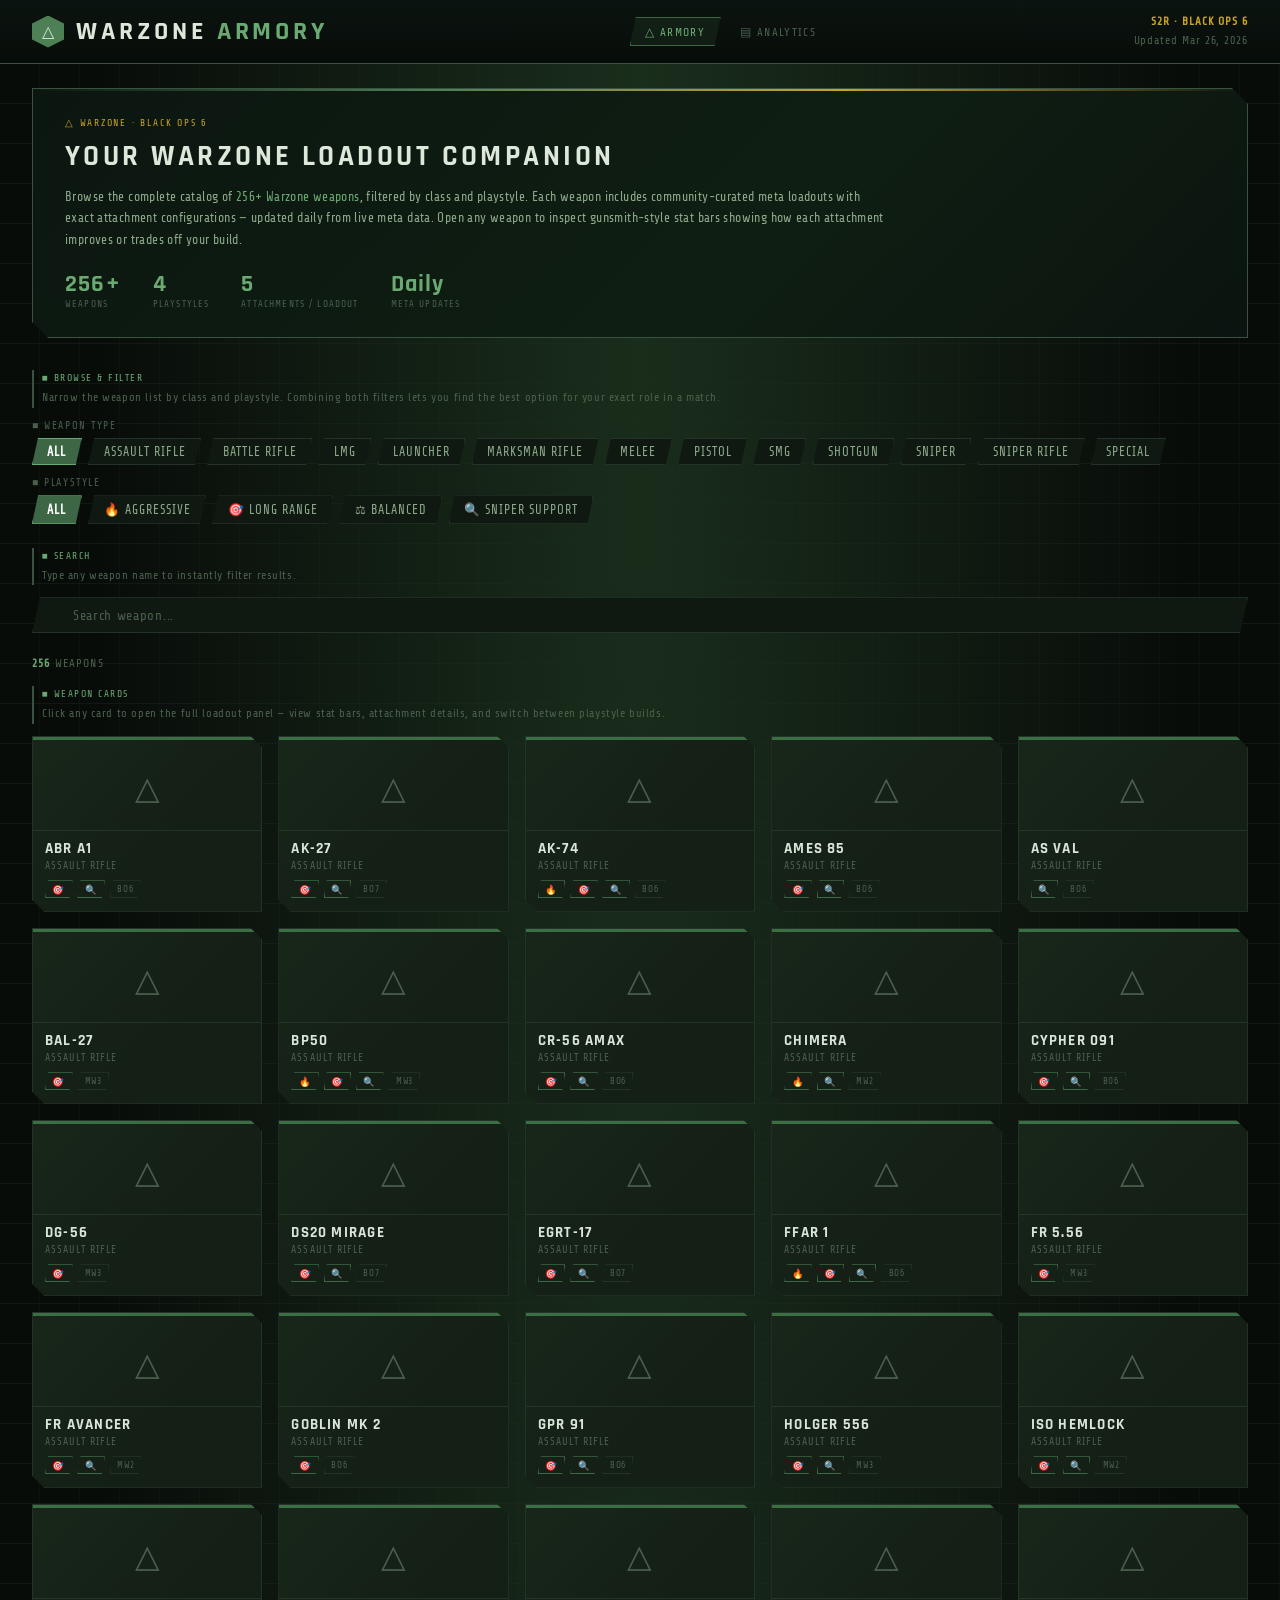
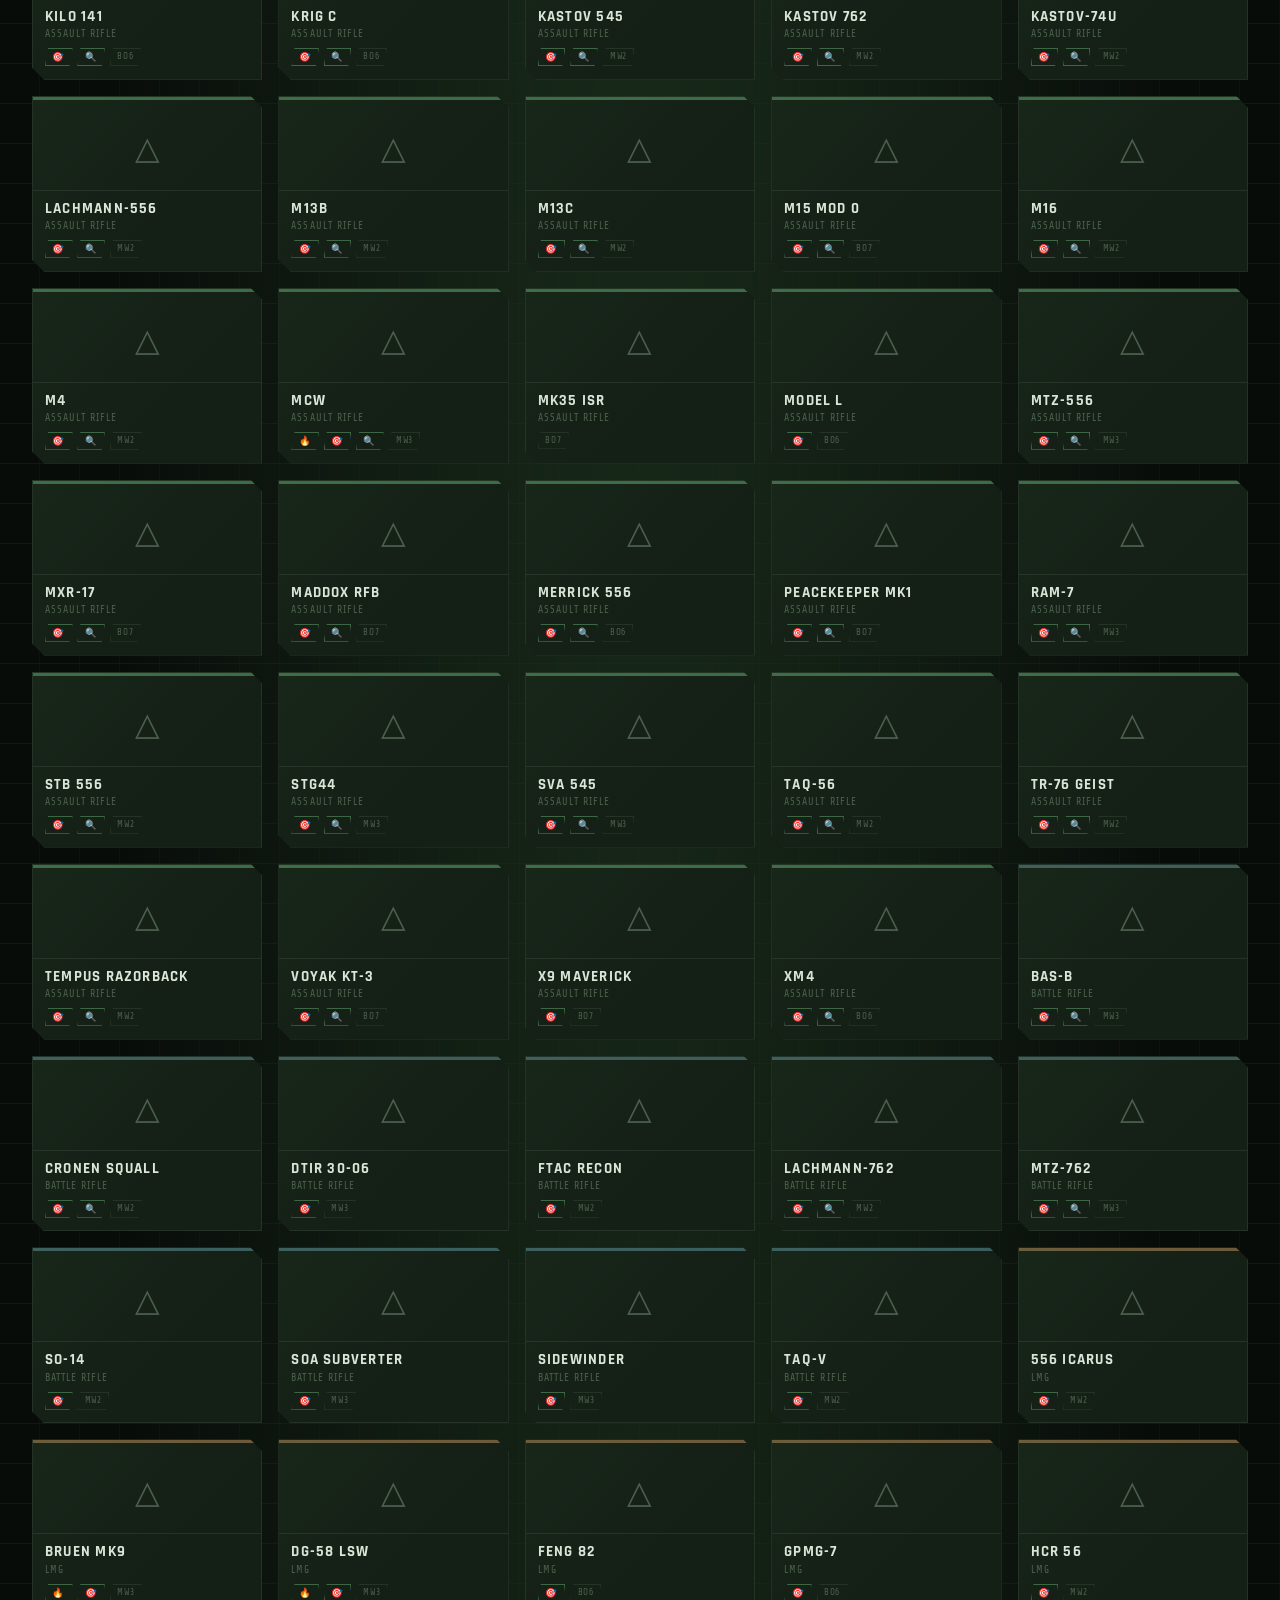
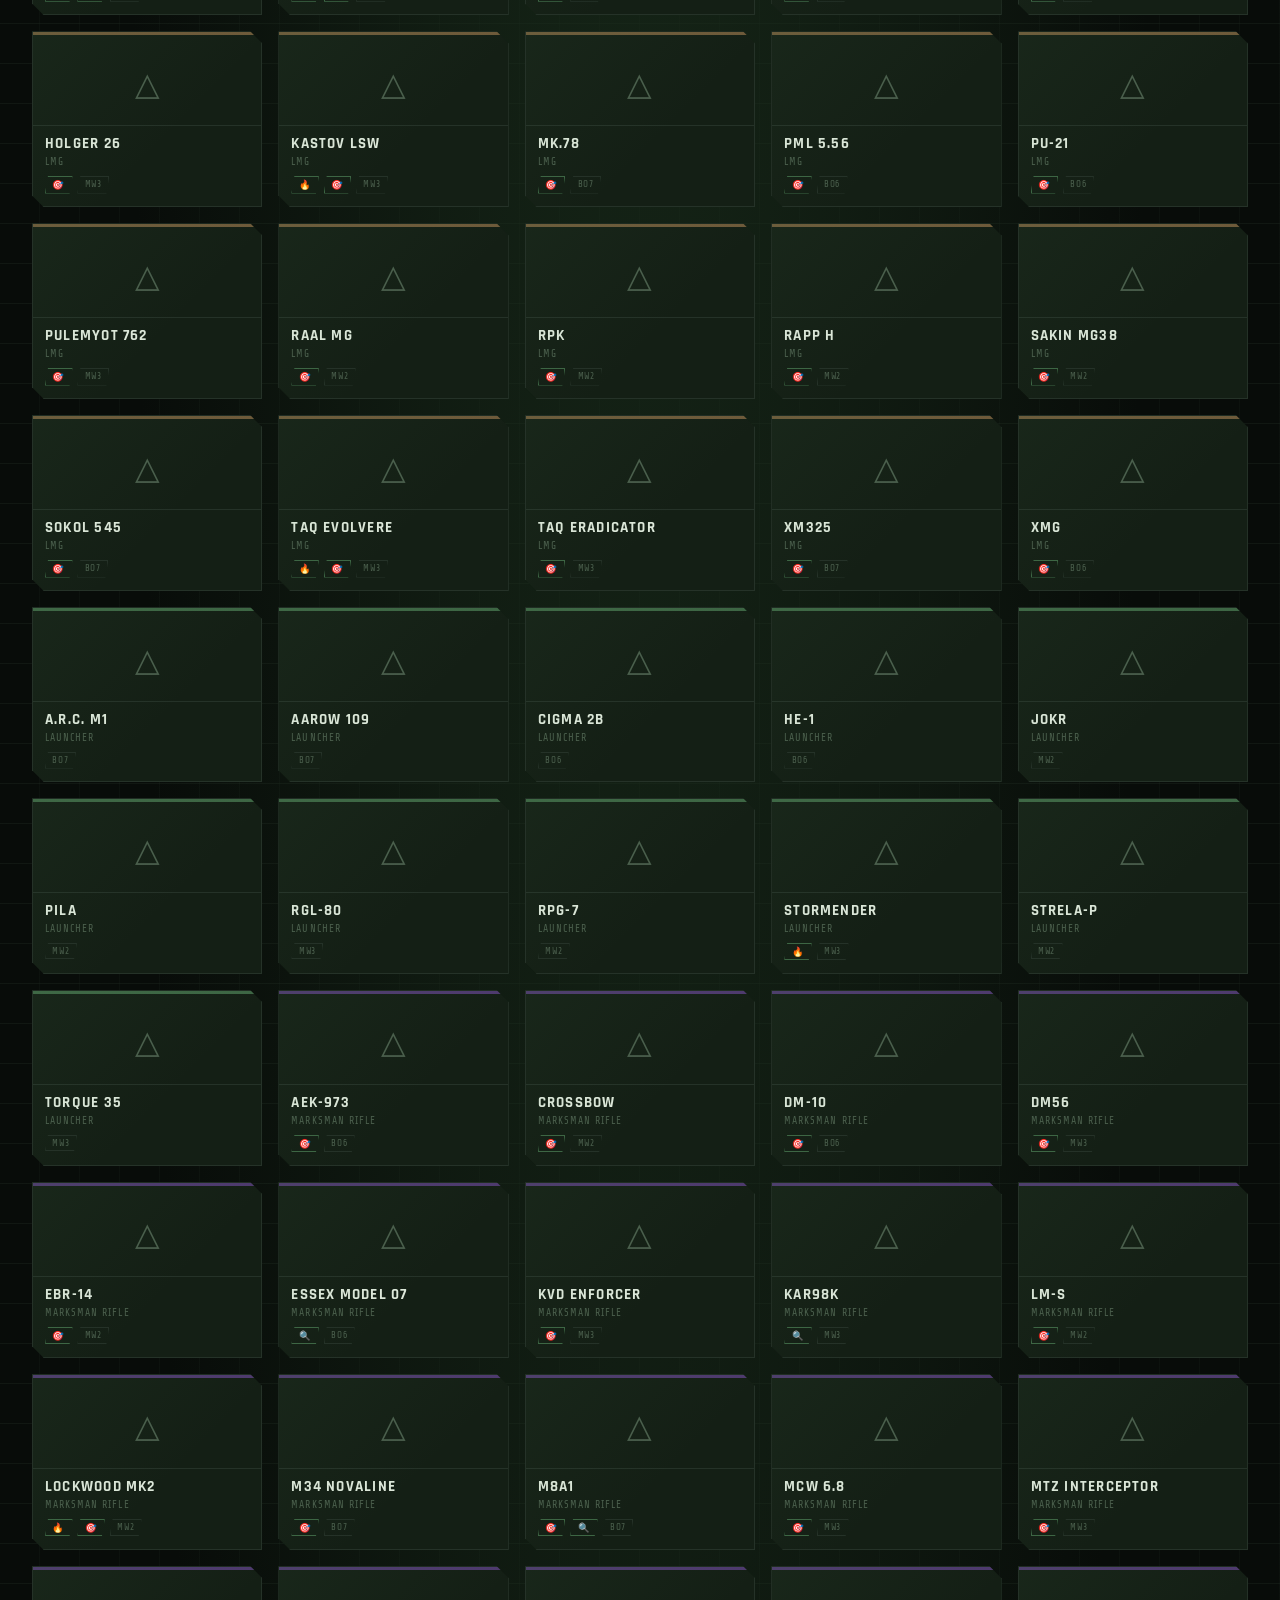
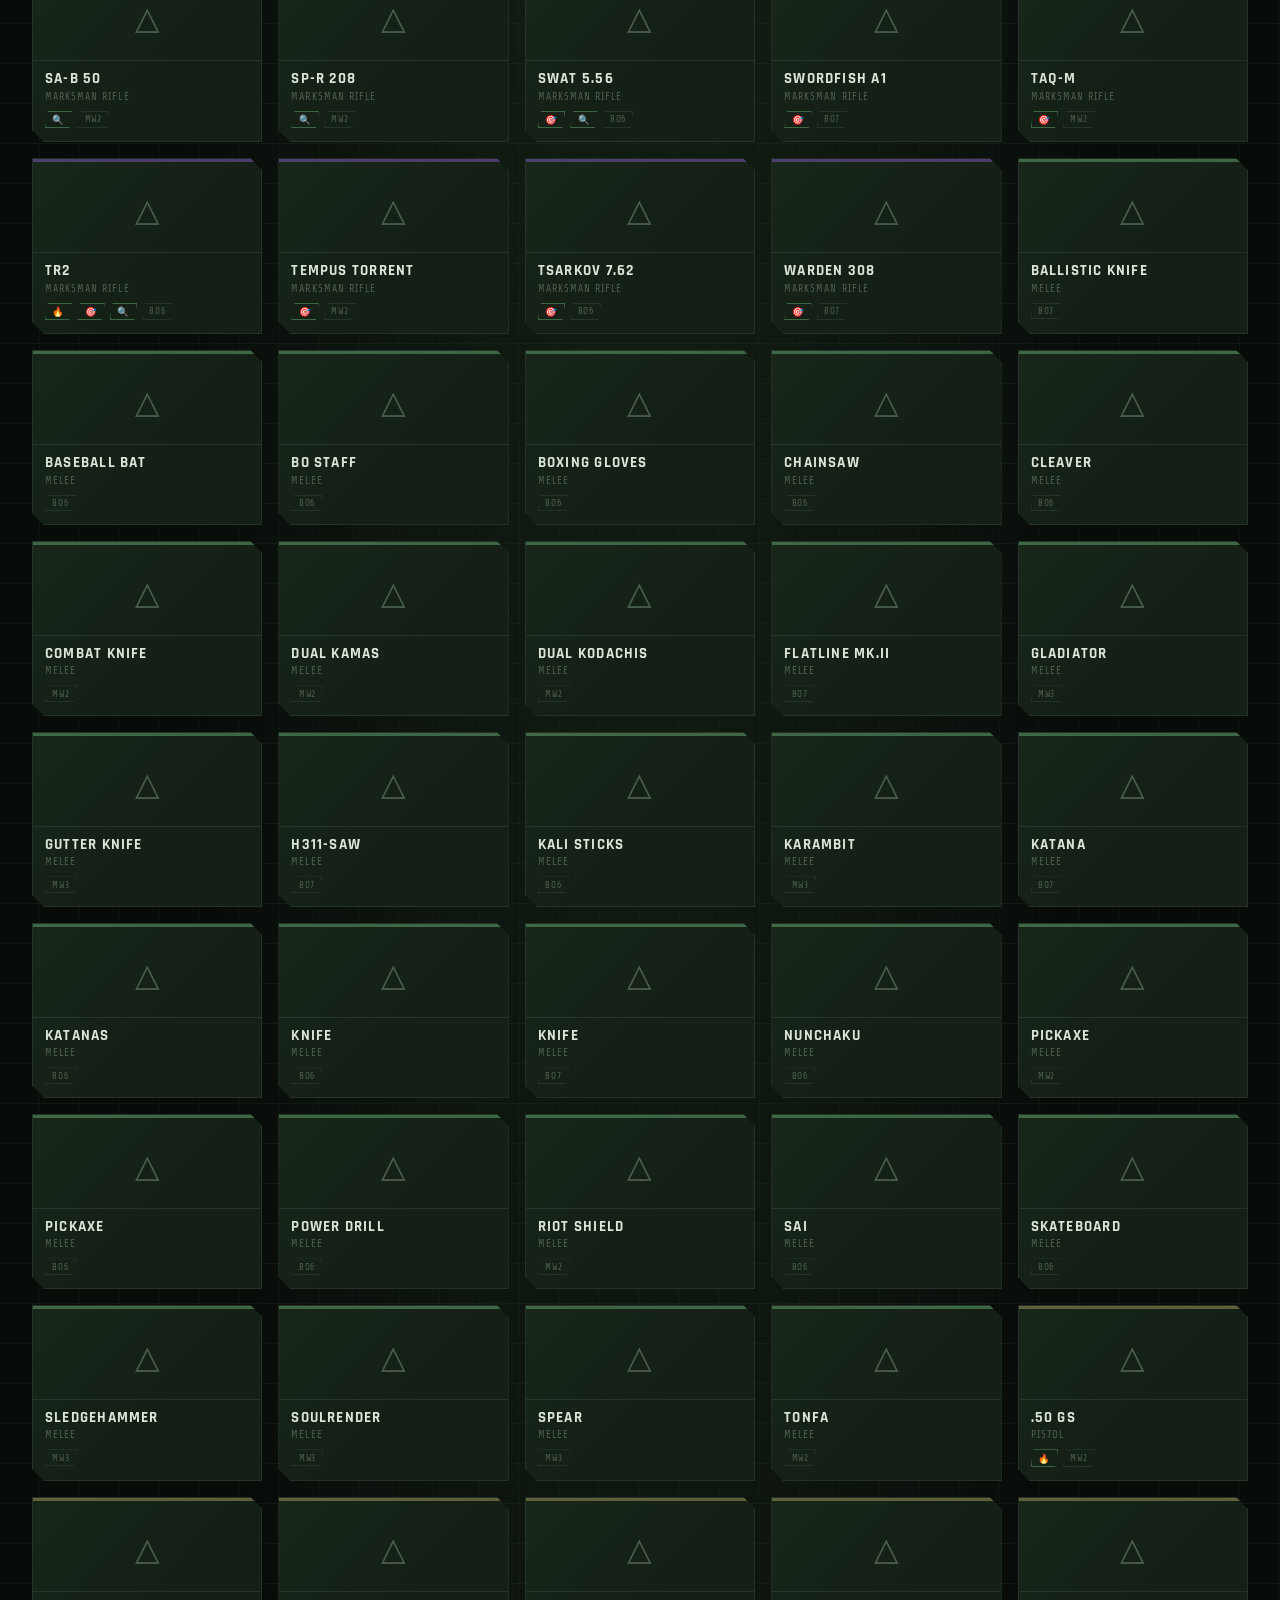
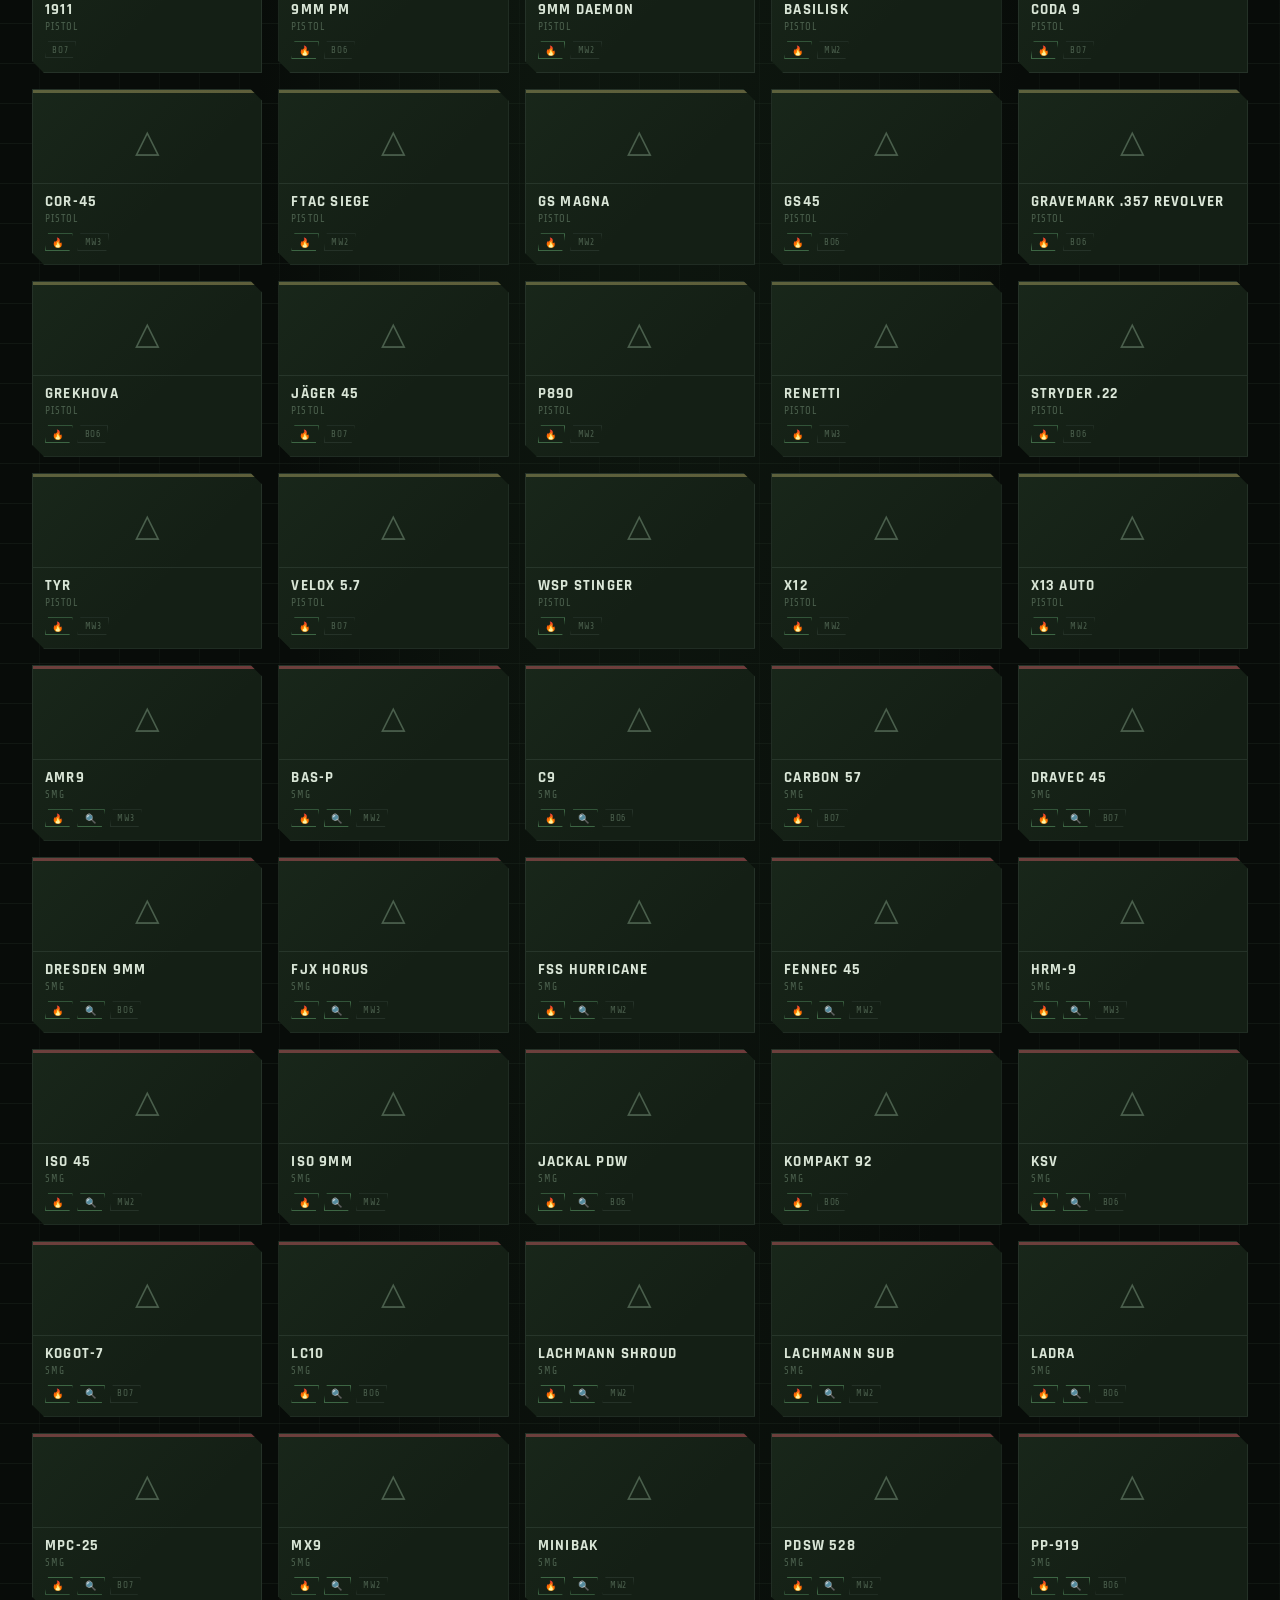
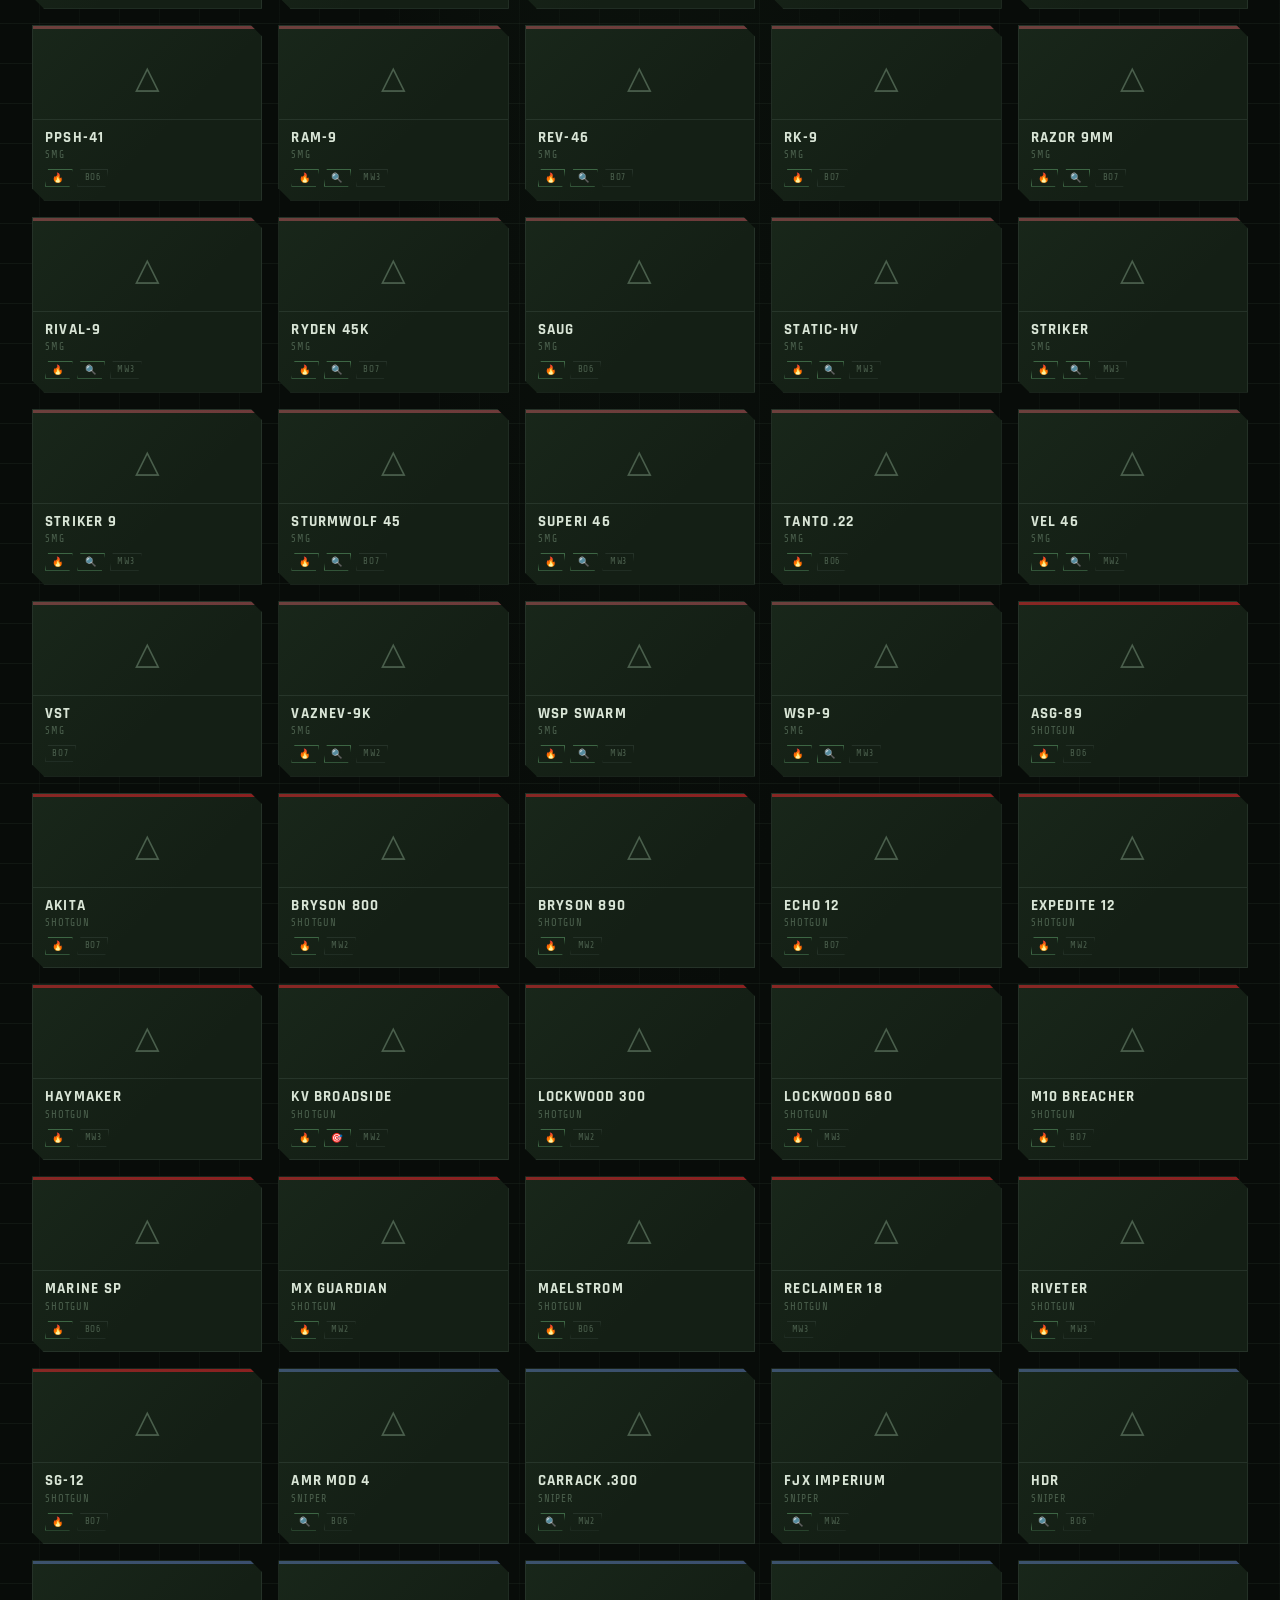
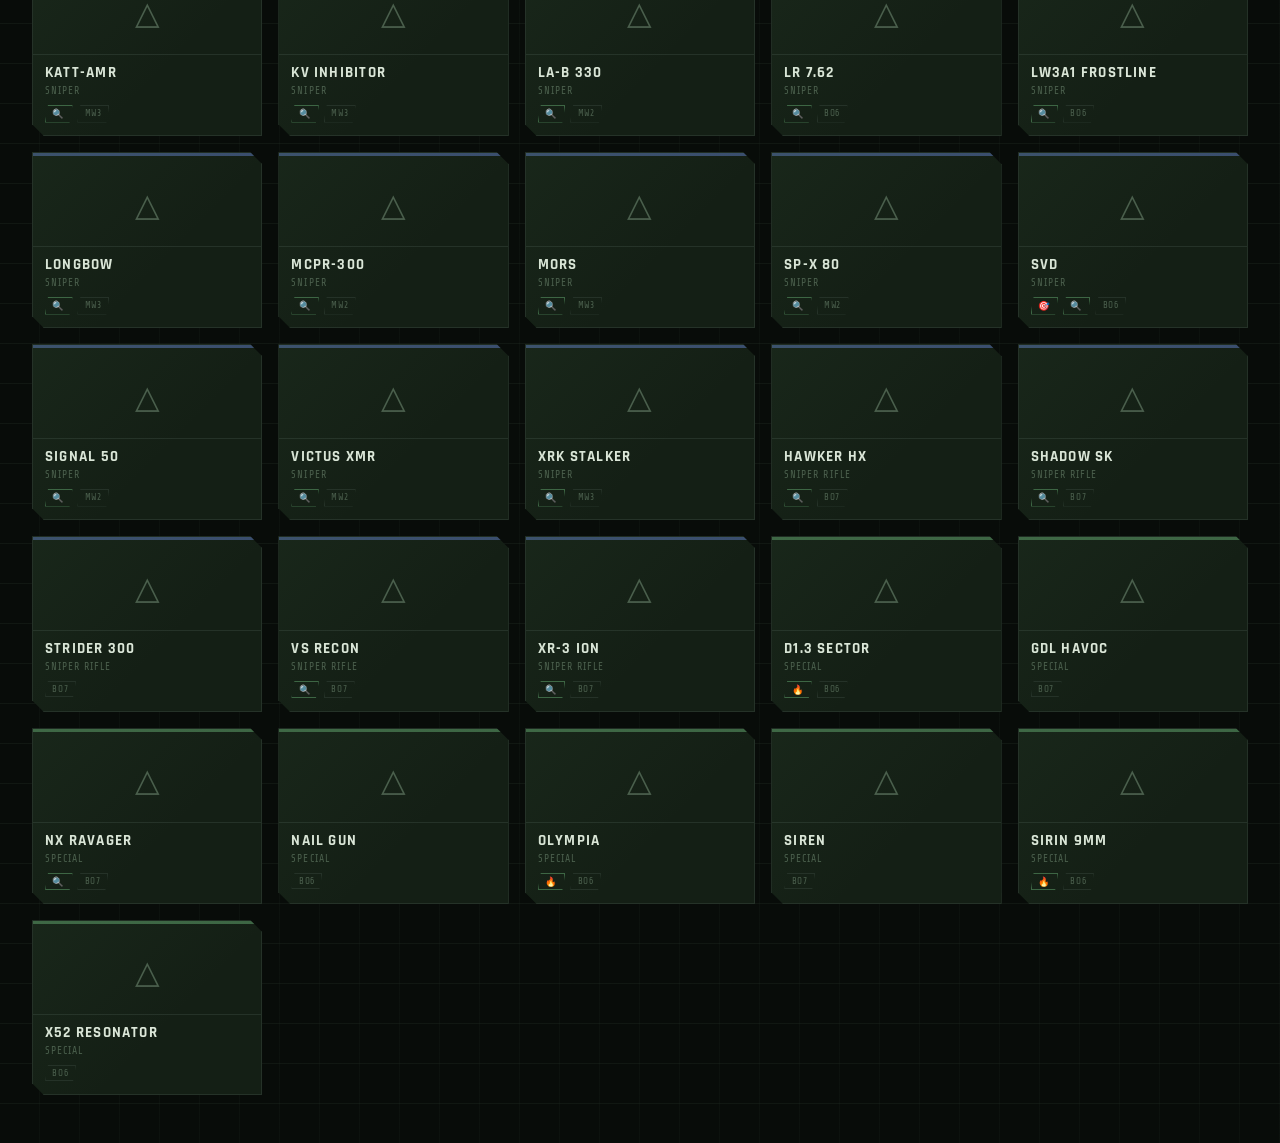
==== frontend/index.html @ fbd9a100 "feat: initial release — Warzone Armory loadout builder Complete web app with weapon browser, playsty" ====
<!DOCTYPE html>
<html lang="en">
<head>
  <meta charset="UTF-8">
  <meta name="viewport" content="width=device-width, initial-scale=1.0">
  <title>WARZONE ARMORY — Best Loadouts</title>
  <meta name="description" content="Browse Warzone weapons and find the best attachment combinations by playstyle.">

  <!-- Fonts -->
  <link rel="preconnect" href="https://fonts.googleapis.com">
  <link href="https://fonts.googleapis.com/css2?family=Rajdhani:wght@600;700&family=Share+Tech&display=swap" rel="stylesheet">

  <link rel="stylesheet" href="css/style.css">
  <link rel="stylesheet" href="css/analytics.css">
</head>
<body>

  <!-- ===== HEADER ===== -->
  <header>
    <div class="logo">
      <div class="logo-icon">&#9651;</div>
      <h1>WARZONE <span>ARMORY</span></h1>
    </div>
    <nav class="header-nav">
      <a href="index.html" class="nav-link active">&#9651; Armory</a>
      <a href="analytics.html" class="nav-link">&#9636; Analytics</a>
    </nav>
    <div class="header-meta">
      <div class="season-tag" id="season-label">S2R · BLACK OPS 6</div>
      <div id="last-updated-label">Loading data...</div>
    </div>
  </header>

  <!-- ===== MAIN ===== -->
  <main class="page-wrapper">

    <!-- Hero Intro -->
    <section class="hero-intro">
      <div class="hero-badge">&#9651; WARZONE · BLACK OPS 6</div>
      <h2 class="hero-title">Your Warzone Loadout Companion</h2>
      <p class="hero-desc">
        Browse the complete catalog of <strong>256+ Warzone weapons</strong>, filtered by class and playstyle.
        Each weapon includes community-curated meta loadouts with exact attachment configurations — updated daily from live meta data.
        Open any weapon to inspect gunsmith-style stat bars showing how each attachment improves or trades off your build.
      </p>
      <div class="hero-stats" id="hero-stats">
        <div class="hero-stat"><span class="hero-stat-val" id="hero-total">—</span><span class="hero-stat-lbl">Weapons</span></div>
        <div class="hero-stat"><span class="hero-stat-val">4</span><span class="hero-stat-lbl">Playstyles</span></div>
        <div class="hero-stat"><span class="hero-stat-val">5</span><span class="hero-stat-lbl">Attachments / Loadout</span></div>
        <div class="hero-stat"><span class="hero-stat-val">Daily</span><span class="hero-stat-lbl">Meta Updates</span></div>
      </div>
    </section>

    <!-- Loading -->
    <div class="loading-screen" id="loading">
      <div class="spinner"></div>
      <div class="loading-text">Loading weapon data...</div>
    </div>

    <!-- Content (hidden until data loads) -->
    <div id="content" style="display:none">

      <!-- Filters -->
      <section class="filters-section">

        <div class="module-desc">
          <span class="module-label">&#9632; Browse &amp; Filter</span>
          Narrow the weapon list by class and playstyle. Combining both filters lets you find the best option for your exact role in a match.
        </div>

        <div class="filter-group">
          <div class="filter-label">&#9632; Weapon Type</div>
          <div class="filter-tabs" id="type-tabs">
            <button class="tab-btn active" data-type="ALL">All</button>
            <!-- populated by JS -->
          </div>
        </div>

        <div class="filter-group">
          <div class="filter-label">&#9632; Playstyle</div>
          <div class="filter-tabs">
            <button class="tab-btn active" data-playstyle="ALL">All</button>
            <button class="tab-btn" data-playstyle="aggressive" data-tooltip="Close-quarters builds optimized for fast TTK, high mobility, and rushing engagements.">&#128293; Aggressive</button>
            <button class="tab-btn" data-playstyle="long_range" data-tooltip="Long-range builds focused on bullet velocity, accuracy, and controlling sightlines.">&#127919; Long Range</button>
            <button class="tab-btn" data-playstyle="balanced" data-tooltip="Versatile all-round builds that trade peak performance for flexibility across all ranges.">&#9878; Balanced</button>
            <button class="tab-btn" data-playstyle="sniper_support" data-tooltip="Designed as a secondary to a sniper rifle — fast ADS, compact, effective at mid range.">&#128269; Sniper Support</button>
          </div>
        </div>

      </section>

      <!-- Search -->
      <div class="search-module">
        <div class="module-desc">
          <span class="module-label">&#9632; Search</span>
          Type any weapon name to instantly filter results.
        </div>
        <div class="search-bar">
          <span class="search-icon">&#128269;</span>
          <input type="text" id="search-input" placeholder="Search weapon..." autocomplete="off" spellcheck="false">
        </div>
      </div>

      <!-- Results bar -->
      <div class="results-bar">
        <span><span class="count" id="results-count">0</span> weapons</span>
        <span id="active-playstyle-label"></span>
      </div>

      <!-- Weapons grid -->
      <div class="module-desc" style="margin-bottom:0.75rem">
        <span class="module-label">&#9632; Weapon Cards</span>
        Click any card to open the full loadout panel — view stat bars, attachment details, and switch between playstyle builds.
      </div>
      <div class="weapons-grid" id="weapons-grid"></div>

    </div>
  </main>

  <!-- ===== DETAIL PANEL (overlay) ===== -->
  <div class="detail-overlay" id="detail-overlay">
    <div class="detail-panel" id="detail-panel">

      <div class="panel-header">
        <div class="panel-weapon-img">
          <img id="panel-img" src="" alt="">
        </div>
        <div class="panel-title-block">
          <div class="panel-weapon-type" id="panel-type"></div>
          <div class="panel-weapon-name" id="panel-name"></div>
          <div class="panel-weapon-desc" id="panel-desc"></div>
        </div>
        <button class="panel-close" id="panel-close" aria-label="Close">&#10005;</button>
      </div>

      <!-- Stats row -->
      <div class="panel-stats" id="panel-stats">
        <div class="stat-cell">
          <div class="stat-label" data-tooltip="Rounds Per Minute — how fast the weapon fires. Higher RPM means more bullets downrange.">RPM</div>
          <div class="stat-value" id="stat-rpm">—</div>
        </div>
        <div class="stat-cell">
          <div class="stat-label" data-tooltip="Aim Down Sight time in ms — how quickly you can aim. Lower is faster and better.">ADS</div>
          <div class="stat-value" id="stat-ads">—<span class="stat-unit">ms</span></div>
        </div>
        <div class="stat-cell">
          <div class="stat-label" data-tooltip="Bullet Velocity in m/s — determines effective range and how much you lead moving targets.">Bullet Vel.</div>
          <div class="stat-value" id="stat-bv">—<span class="stat-unit">m/s</span></div>
        </div>
        <div class="stat-cell">
          <div class="stat-label" data-tooltip="Best Time-to-Kill in ms — minimum shots at close range. Lower means you eliminate faster.">Best TTK</div>
          <div class="stat-value" id="stat-ttk">—<span class="stat-unit">ms</span></div>
        </div>
      </div>

      <!-- Stats diagram (gunsmith-style bars) -->
      <div class="panel-statbars" id="panel-statbars">
        <!-- populated by JS -->
      </div>

      <!-- Playstyle tabs -->
      <div class="panel-playstyle-bar" id="panel-playstyle-bar">
        <button class="playstyle-tab" data-ps="aggressive">
          <span class="ps-icon">&#128293;</span>Aggressive
        </button>
        <button class="playstyle-tab" data-ps="long_range">
          <span class="ps-icon">&#127919;</span>Long Range
        </button>
        <button class="playstyle-tab" data-ps="balanced">
          <span class="ps-icon">&#9878;</span>Balanced
        </button>
        <button class="playstyle-tab" data-ps="sniper_support">
          <span class="ps-icon">&#128269;</span>Sniper Sup.
        </button>
      </div>

      <!-- Loadout content -->
      <div class="panel-loadout" id="panel-loadout"></div>

    </div>
  </div>

  <script src="js/app.js"></script>
</body>
</html>
---- frontend/css/style.css ----
/* ============================================================
   WARZONE ARMORY — Military Dark Theme
   ============================================================ */

:root {
  --bg-base:        #080c09;
  --bg-surface:     #0f1811;
  --bg-card:        #141f15;
  --bg-card-hover:  #1b2b1d;
  --bg-panel:       #0b130c;

  --border:         #253228;
  --border-accent:  #3a5240;

  --green-dim:      #3d6644;
  --green-mid:      #4e8055;
  --green-bright:   #6aaa72;
  --gold:           #c9a227;
  --gold-dim:       #7a611a;
  --orange:         #c86d1a;
  --red:            #8b2020;

  --text-primary:   #dde8da;
  --text-secondary: #8da88a;
  --text-muted:     #4a5e4c;

  --font-title: 'Rajdhani', 'Impact', 'Arial Narrow', sans-serif;
  --font-body:  'Share Tech', 'Courier New', monospace;
}

/* ---- Reset & Base ---- */
*, *::before, *::after { box-sizing: border-box; margin: 0; padding: 0; }

html { font-size: 16px; scroll-behavior: smooth; }

body {
  background: var(--bg-base);
  color: var(--text-primary);
  font-family: var(--font-body);
  min-height: 100vh;
  /* subtle hex grid texture */
  background-image:
    radial-gradient(ellipse at 50% 0%, #1a2e1c 0%, transparent 60%),
    repeating-linear-gradient(
      0deg,
      transparent,
      transparent 39px,
      rgba(37, 50, 40, 0.3) 39px,
      rgba(37, 50, 40, 0.3) 40px
    ),
    repeating-linear-gradient(
      90deg,
      transparent,
      transparent 39px,
      rgba(37, 50, 40, 0.15) 39px,
      rgba(37, 50, 40, 0.15) 40px
    );
}

/* ---- Header ---- */
header {
  background: linear-gradient(180deg, #0b1410 0%, var(--bg-base) 100%);
  border-bottom: 1px solid var(--border-accent);
  padding: 0 2rem;
  position: sticky;
  top: 0;
  z-index: 100;
  display: flex;
  align-items: center;
  justify-content: space-between;
  height: 64px;
}

.logo {
  display: flex;
  align-items: center;
  gap: 0.75rem;
}

.logo-icon {
  width: 32px;
  height: 32px;
  background: var(--green-mid);
  clip-path: polygon(50% 0%, 100% 25%, 100% 75%, 50% 100%, 0% 75%, 0% 25%);
  display: flex;
  align-items: center;
  justify-content: center;
  font-size: 16px;
}

.logo h1 {
  font-family: var(--font-title);
  font-size: 1.6rem;
  font-weight: 700;
  letter-spacing: 0.15em;
  text-transform: uppercase;
  color: var(--text-primary);
}

.logo h1 span {
  color: var(--green-bright);
}

.header-meta {
  font-size: 0.72rem;
  color: var(--text-muted);
  letter-spacing: 0.08em;
  text-align: right;
  line-height: 1.6;
}

.header-meta .season-tag {
  color: var(--gold);
  font-weight: 700;
}

/* ---- Layout ---- */
.page-wrapper {
  max-width: 1400px;
  margin: 0 auto;
  padding: 1.5rem 2rem 3rem;
}

/* ---- Hero Intro ---- */
.hero-intro {
  border: 1px solid var(--border-accent);
  background: linear-gradient(135deg, #0b1610 0%, #0f1e12 60%, #0b1410 100%);
  clip-path: polygon(0 0, calc(100% - 16px) 0, 100% 16px, 100% 100%, 16px 100%, 0 calc(100% - 16px));
  padding: 1.75rem 2rem;
  margin-bottom: 2rem;
  position: relative;
}

.hero-intro::before {
  content: '';
  position: absolute;
  top: 0; left: 0; right: 0;
  height: 2px;
  background: linear-gradient(90deg, transparent, var(--green-mid), var(--gold), transparent);
}

.hero-badge {
  font-size: 0.62rem;
  letter-spacing: 0.18em;
  color: var(--gold);
  text-transform: uppercase;
  margin-bottom: 0.6rem;
}

.hero-title {
  font-family: var(--font-title);
  font-size: 1.8rem;
  font-weight: 700;
  letter-spacing: 0.12em;
  text-transform: uppercase;
  color: var(--text-primary);
  margin-bottom: 0.75rem;
}

.hero-desc {
  font-size: 0.8rem;
  line-height: 1.7;
  color: var(--text-secondary);
  max-width: 820px;
  letter-spacing: 0.03em;
}

.hero-desc strong { color: var(--green-bright); font-weight: 400; }

.hero-stats {
  display: flex;
  gap: 2rem;
  margin-top: 1.25rem;
  flex-wrap: wrap;
}

.hero-stat {
  display: flex;
  flex-direction: column;
  align-items: flex-start;
}

.hero-stat-val {
  font-family: var(--font-title);
  font-size: 1.5rem;
  font-weight: 700;
  color: var(--green-bright);
  letter-spacing: 0.05em;
  line-height: 1;
}

.hero-stat-lbl {
  font-size: 0.6rem;
  letter-spacing: 0.12em;
  color: var(--text-muted);
  text-transform: uppercase;
  margin-top: 0.2rem;
}

/* ---- Module descriptions ---- */
.module-desc {
  font-size: 0.72rem;
  color: var(--text-muted);
  letter-spacing: 0.05em;
  line-height: 1.6;
  margin-bottom: 0.75rem;
  padding-left: 0.5rem;
  border-left: 2px solid var(--border-accent);
}

.module-label {
  display: block;
  font-size: 0.62rem;
  letter-spacing: 0.15em;
  color: var(--green-bright);
  text-transform: uppercase;
  margin-bottom: 0.2rem;
}

.search-module { margin-bottom: 1.5rem; }
.search-module .search-bar { margin-bottom: 0; }

/* ---- Tooltips ---- */
[data-tooltip] {
  position: relative;
  cursor: help;
  border-bottom: 1px dotted var(--text-muted);
}

[data-tooltip]::after {
  content: attr(data-tooltip);
  position: absolute;
  bottom: calc(100% + 8px);
  left: 50%;
  transform: translateX(-50%);
  background: #0b130c;
  border: 1px solid var(--border-accent);
  color: var(--text-secondary);
  font-size: 0.68rem;
  line-height: 1.5;
  letter-spacing: 0.03em;
  white-space: nowrap;
  max-width: 280px;
  white-space: normal;
  padding: 0.5rem 0.75rem;
  pointer-events: none;
  opacity: 0;
  transition: opacity 0.15s ease;
  z-index: 200;
  clip-path: polygon(0 0, calc(100% - 6px) 0, 100% 6px, 100% 100%, 6px 100%, 0 calc(100% - 6px));
}

[data-tooltip]:hover::after {
  opacity: 1;
}

/* Stat label tooltips open upward and don't need dotted border */
.stat-label[data-tooltip] {
  border-bottom: none;
  text-decoration: underline dotted var(--text-muted);
}

/* ---- Filters Bar ---- */
.filters-section {
  margin-bottom: 1.5rem;
}

.filter-group {
  margin-bottom: 0.75rem;
}

.filter-label {
  font-size: 0.65rem;
  letter-spacing: 0.15em;
  color: var(--text-muted);
  text-transform: uppercase;
  margin-bottom: 0.4rem;
}

.filter-tabs {
  display: flex;
  flex-wrap: wrap;
  gap: 0.4rem;
}

.tab-btn {
  background: var(--bg-surface);
  border: 1px solid var(--border);
  color: var(--text-secondary);
  padding: 0.35rem 0.9rem;
  font-family: var(--font-body);
  font-size: 0.78rem;
  letter-spacing: 0.08em;
  text-transform: uppercase;
  cursor: pointer;
  clip-path: polygon(6px 0%, 100% 0%, calc(100% - 6px) 100%, 0% 100%);
  transition: all 0.15s ease;
  white-space: nowrap;
}

.tab-btn:hover {
  background: var(--bg-card-hover);
  border-color: var(--green-dim);
  color: var(--text-primary);
}

.tab-btn.active {
  background: var(--green-dim);
  border-color: var(--green-bright);
  color: #fff;
  font-weight: 700;
}

/* Playstyle tabs get special colors */
.tab-btn[data-playstyle="aggressive"].active  { background: #6b2a2a; border-color: #c85050; }
.tab-btn[data-playstyle="long_range"].active  { background: #1e4a6e; border-color: #3a8fc9; }
.tab-btn[data-playstyle="balanced"].active    { background: var(--green-dim); border-color: var(--green-bright); }
.tab-btn[data-playstyle="sniper_support"].active { background: #5a4010; border-color: var(--gold); }

/* ---- Search ---- */
.search-bar {
  position: relative;
  margin-bottom: 1.5rem;
}

.search-bar input {
  width: 100%;
  background: var(--bg-surface);
  border: 1px solid var(--border);
  color: var(--text-primary);
  font-family: var(--font-body);
  font-size: 0.85rem;
  padding: 0.6rem 1rem 0.6rem 2.5rem;
  outline: none;
  letter-spacing: 0.05em;
  clip-path: polygon(8px 0%, 100% 0%, calc(100% - 8px) 100%, 0% 100%);
  transition: border-color 0.2s;
}

.search-bar input::placeholder { color: var(--text-muted); }
.search-bar input:focus { border-color: var(--green-mid); }

.search-icon {
  position: absolute;
  left: 0.75rem;
  top: 50%;
  transform: translateY(-50%);
  color: var(--text-muted);
  font-size: 0.85rem;
  pointer-events: none;
}

/* ---- Results count ---- */
.results-bar {
  display: flex;
  align-items: center;
  justify-content: space-between;
  margin-bottom: 1rem;
  font-size: 0.72rem;
  letter-spacing: 0.1em;
  color: var(--text-muted);
  text-transform: uppercase;
}

.results-bar .count { color: var(--green-bright); font-weight: 700; }

/* ---- Weapons Grid ---- */
.weapons-grid {
  display: grid;
  grid-template-columns: repeat(auto-fill, minmax(200px, 1fr));
  gap: 1rem;
}

/* ---- Weapon Card ---- */
.weapon-card {
  background: var(--bg-card);
  border: 1px solid var(--border);
  cursor: pointer;
  transition: all 0.18s ease;
  clip-path: polygon(0 0, calc(100% - 12px) 0, 100% 12px, 100% 100%, 12px 100%, 0 calc(100% - 12px));
  position: relative;
  overflow: hidden;
}

.weapon-card::before {
  content: '';
  position: absolute;
  inset: 0;
  background: linear-gradient(135deg, rgba(78,128,85,0.08) 0%, transparent 60%);
  pointer-events: none;
}

.weapon-card:hover {
  border-color: var(--green-mid);
  background: var(--bg-card-hover);
  transform: translateY(-2px);
}

.weapon-card.active {
  border-color: var(--green-bright);
  background: var(--bg-card-hover);
  box-shadow: 0 0 16px rgba(106, 170, 114, 0.2), inset 0 0 12px rgba(106,170,114,0.05);
}

.card-type-bar {
  height: 3px;
  background: var(--green-dim);
}

/* Type colors */
.card-type-bar[data-type="Assault Rifle"]  { background: #3a6e42; }
.card-type-bar[data-type="SMG"]            { background: #6e3a3a; }
.card-type-bar[data-type="LMG"]            { background: #6e5a3a; }
.card-type-bar[data-type="Sniper Rifle"],
.card-type-bar[data-type="Sniper"]         { background: #3a4e6e; }
.card-type-bar[data-type="Marksman Rifle"] { background: #4e3a6e; }
.card-type-bar[data-type="Battle Rifle"]   { background: #3a5e5e; }
.card-type-bar[data-type="Shotgun"]        { background: #8b2020; }
.card-type-bar[data-type="Pistol"]         { background: #5e5e3a; }

.card-img-wrap {
  display: flex;
  align-items: center;
  justify-content: center;
  padding: 1.2rem 1rem 0.8rem;
  height: 90px;
}

.card-img-wrap img {
  max-width: 100%;
  max-height: 70px;
  object-fit: contain;
  filter: drop-shadow(0 2px 8px rgba(0,0,0,0.6));
  transition: transform 0.2s;
}

.weapon-card:hover .card-img-wrap img { transform: scale(1.05); }

.card-no-img {
  font-size: 2rem;
  color: var(--text-muted);
}

.card-info {
  padding: 0 0.75rem 0.8rem;
  border-top: 1px solid var(--border);
}

.card-name {
  font-family: var(--font-title);
  font-size: 0.95rem;
  font-weight: 700;
  letter-spacing: 0.08em;
  text-transform: uppercase;
  color: var(--text-primary);
  margin-top: 0.5rem;
  white-space: nowrap;
  overflow: hidden;
  text-overflow: ellipsis;
}

.card-type {
  font-size: 0.65rem;
  letter-spacing: 0.1em;
  text-transform: uppercase;
  color: var(--text-muted);
  margin-top: 0.15rem;
}

.card-badges {
  display: flex;
  gap: 0.3rem;
  margin-top: 0.5rem;
  flex-wrap: wrap;
}

.badge {
  font-size: 0.58rem;
  letter-spacing: 0.08em;
  text-transform: uppercase;
  padding: 0.15rem 0.4rem;
  border: 1px solid;
  clip-path: polygon(3px 0%, 100% 0%, calc(100% - 3px) 100%, 0% 100%);
}

.badge-loadout { border-color: var(--green-dim); color: var(--green-bright); }
.badge-game    { border-color: var(--border); color: var(--text-muted); }

/* ---- Detail Panel ---- */
.detail-overlay {
  display: none;
  position: fixed;
  inset: 0;
  background: rgba(0,0,0,0.7);
  z-index: 200;
  backdrop-filter: blur(2px);
}

.detail-overlay.open { display: flex; align-items: center; justify-content: center; }

.detail-panel {
  background: var(--bg-panel);
  border: 1px solid var(--border-accent);
  width: min(700px, 95vw);
  max-height: 90vh;
  overflow-y: auto;
  clip-path: polygon(0 0, calc(100% - 20px) 0, 100% 20px, 100% 100%, 20px 100%, 0 calc(100% - 20px));
  box-shadow: 0 0 40px rgba(0,0,0,0.8), 0 0 80px rgba(78,128,85,0.08);
  scrollbar-width: thin;
  scrollbar-color: var(--green-dim) transparent;
}

/* ---- Panel Header ---- */
.panel-header {
  display: flex;
  align-items: flex-start;
  gap: 1.5rem;
  padding: 1.5rem;
  border-bottom: 1px solid var(--border);
  background: linear-gradient(135deg, #0f1c10 0%, var(--bg-panel) 100%);
}

.panel-weapon-img {
  flex-shrink: 0;
  width: 160px;
  height: 80px;
  display: flex;
  align-items: center;
  justify-content: center;
}

.panel-weapon-img img {
  max-width: 100%;
  max-height: 100%;
  object-fit: contain;
  filter: drop-shadow(0 4px 12px rgba(0,0,0,0.7));
}

.panel-title-block { flex: 1; }

.panel-weapon-type {
  font-size: 0.65rem;
  letter-spacing: 0.2em;
  color: var(--green-bright);
  text-transform: uppercase;
  margin-bottom: 0.3rem;
}

.panel-weapon-name {
  font-family: var(--font-title);
  font-size: 2rem;
  font-weight: 700;
  letter-spacing: 0.1em;
  text-transform: uppercase;
  line-height: 1.1;
}

.panel-weapon-desc {
  font-size: 0.78rem;
  color: var(--text-secondary);
  margin-top: 0.5rem;
  line-height: 1.5;
}

.panel-close {
  background: none;
  border: 1px solid var(--border);
  color: var(--text-muted);
  width: 32px;
  height: 32px;
  cursor: pointer;
  font-size: 1rem;
  display: flex;
  align-items: center;
  justify-content: center;
  flex-shrink: 0;
  transition: all 0.15s;
}

.panel-close:hover { border-color: var(--red); color: #e05050; }

/* ---- Panel Stats ---- */
.panel-stats {
  display: grid;
  grid-template-columns: repeat(4, 1fr);
  gap: 1px;
  background: var(--border);
  border-bottom: 1px solid var(--border);
}

.stat-cell {
  background: var(--bg-panel);
  padding: 0.75rem;
  text-align: center;
}

.stat-label {
  font-size: 0.6rem;
  letter-spacing: 0.12em;
  text-transform: uppercase;
  color: var(--text-muted);
  margin-bottom: 0.25rem;
}

.stat-value {
  font-family: var(--font-title);
  font-size: 1.3rem;
  font-weight: 700;
  color: var(--gold);
}

.stat-unit {
  font-size: 0.6rem;
  color: var(--text-muted);
  margin-left: 0.15rem;
}

/* ---- Stat Bars (gunsmith diagram) ---- */
.panel-statbars {
  padding: 1rem 1.5rem;
  border-bottom: 1px solid var(--border);
  background: #0c1410;
}

.statbars-title {
  font-size: 0.6rem;
  letter-spacing: 0.2em;
  color: var(--text-muted);
  text-transform: uppercase;
  margin-bottom: 0.9rem;
  display: flex;
  align-items: center;
  gap: 0.5rem;
}

.statbars-title::after {
  content: '';
  flex: 1;
  height: 1px;
  background: var(--border);
}

.statbar-row {
  display: flex;
  align-items: center;
  gap: 0.6rem;
  margin-bottom: 0.55rem;
}

.statbar-label {
  font-size: 0.65rem;
  letter-spacing: 0.1em;
  text-transform: uppercase;
  color: var(--text-secondary);
  width: 80px;
  flex-shrink: 0;
  text-align: right;
}

.statbar-track {
  flex: 1;
  height: 8px;
  background: rgba(255,255,255,0.05);
  border: 1px solid var(--border);
  position: relative;
  overflow: visible;
}

/* Base fill */
.statbar-fill {
  position: absolute;
  top: 0;
  left: 0;
  height: 100%;
  background: linear-gradient(90deg, var(--green-dim) 0%, var(--green-mid) 100%);
  transition: width 0.5s cubic-bezier(0.4, 0, 0.2, 1);
}

/* Delta bar — appears after base fill, shows attachment effect */
.statbar-delta {
  position: absolute;
  top: 0;
  height: 100%;
  transition: all 0.5s cubic-bezier(0.4, 0, 0.2, 1);
}

.statbar-delta.positive {
  background: linear-gradient(90deg, #5aab60, #7fd486);
  box-shadow: 0 0 6px rgba(90, 171, 96, 0.6);
}

.statbar-delta.negative {
  background: linear-gradient(90deg, #8b2020, #c84040);
  box-shadow: 0 0 6px rgba(200, 64, 64, 0.5);
}

/* Tick marks at 25%, 50%, 75% */
.statbar-track::before,
.statbar-track::after {
  content: '';
  position: absolute;
  top: -2px;
  bottom: -2px;
  width: 1px;
  background: rgba(255,255,255,0.08);
}

.statbar-track::before { left: 25%; }
.statbar-track::after  { left: 75%; }

.statbar-mid-tick {
  position: absolute;
  top: -2px;
  bottom: -2px;
  left: 50%;
  width: 1px;
  background: rgba(255,255,255,0.12);
}

.statbar-value {
  font-size: 0.65rem;
  color: var(--text-muted);
  width: 36px;
  text-align: right;
  flex-shrink: 0;
  font-family: monospace;
}

.statbar-delta-label {
  font-size: 0.65rem;
  width: 28px;
  text-align: left;
  flex-shrink: 0;
  font-weight: 700;
}

.statbar-delta-label.pos { color: #7fd486; }
.statbar-delta-label.neg { color: #c84040; }
.statbar-delta-label.neu { color: var(--text-muted); }

.statbars-legend {
  display: flex;
  gap: 1.2rem;
  margin-top: 0.7rem;
  padding-top: 0.6rem;
  border-top: 1px solid var(--border);
}

.legend-item {
  display: flex;
  align-items: center;
  gap: 0.35rem;
  font-size: 0.6rem;
  letter-spacing: 0.08em;
  color: var(--text-muted);
  text-transform: uppercase;
}

.legend-dot {
  width: 10px;
  height: 6px;
  flex-shrink: 0;
}

.legend-dot.base     { background: var(--green-dim); }
.legend-dot.positive { background: #7fd486; }
.legend-dot.negative { background: #c84040; }

/* ---- Playstyle Selector (inside panel) ---- */
.panel-playstyle-bar {
  display: flex;
  border-bottom: 1px solid var(--border);
}

.playstyle-tab {
  flex: 1;
  background: none;
  border: none;
  border-right: 1px solid var(--border);
  color: var(--text-muted);
  font-family: var(--font-body);
  font-size: 0.72rem;
  letter-spacing: 0.1em;
  text-transform: uppercase;
  padding: 0.75rem 0.5rem;
  cursor: pointer;
  transition: all 0.15s;
  display: flex;
  flex-direction: column;
  align-items: center;
  gap: 0.2rem;
}

.playstyle-tab:last-child { border-right: none; }
.playstyle-tab:hover { background: var(--bg-surface); color: var(--text-primary); }

.playstyle-tab.active {
  background: var(--bg-surface);
  color: var(--text-primary);
  border-bottom: 2px solid var(--green-bright);
}

.playstyle-tab.no-data { opacity: 0.35; cursor: default; }
.playstyle-tab .ps-icon { font-size: 1rem; }

/* ---- Attachments ---- */
.panel-loadout {
  padding: 1.25rem 1.5rem 1.5rem;
}

.loadout-meta {
  display: flex;
  align-items: center;
  justify-content: space-between;
  margin-bottom: 1rem;
}

.loadout-rating {
  display: flex;
  align-items: center;
  gap: 0.4rem;
  font-size: 0.72rem;
  color: var(--text-muted);
  letter-spacing: 0.08em;
  text-transform: uppercase;
}

.rating-stars {
  color: var(--gold);
  font-size: 0.9rem;
}

.loadout-code {
  font-size: 0.65rem;
  letter-spacing: 0.12em;
  color: var(--text-muted);
  font-family: monospace;
}

.attachments-list {
  display: flex;
  flex-direction: column;
  gap: 0.5rem;
}

.attachment-row {
  display: flex;
  align-items: center;
  gap: 0.75rem;
  padding: 0.6rem 0.9rem;
  background: var(--bg-surface);
  border: 1px solid var(--border);
  border-left: 3px solid var(--green-dim);
  transition: border-color 0.15s;
}

.attachment-row:hover { border-left-color: var(--green-bright); }

.attachment-slot {
  font-size: 0.62rem;
  letter-spacing: 0.12em;
  text-transform: uppercase;
  color: var(--text-muted);
  min-width: 100px;
}

.attachment-name {
  font-size: 0.85rem;
  color: var(--text-primary);
  font-weight: 600;
}

.no-loadout {
  text-align: center;
  padding: 2rem;
  color: var(--text-muted);
  font-size: 0.8rem;
  letter-spacing: 0.1em;
  text-transform: uppercase;
  border: 1px dashed var(--border);
}

/* ---- Empty State ---- */
.empty-state {
  text-align: center;
  padding: 4rem 2rem;
  color: var(--text-muted);
  grid-column: 1 / -1;
}

.empty-state .empty-icon { font-size: 3rem; margin-bottom: 1rem; opacity: 0.4; }
.empty-state p { font-size: 0.85rem; letter-spacing: 0.1em; text-transform: uppercase; }

/* ---- Loading ---- */
.loading-screen {
  display: flex;
  flex-direction: column;
  align-items: center;
  justify-content: center;
  min-height: 60vh;
  gap: 1rem;
}

.spinner {
  width: 40px;
  height: 40px;
  border: 3px solid var(--border);
  border-top-color: var(--green-bright);
  border-radius: 50%;
  animation: spin 0.8s linear infinite;
}

@keyframes spin { to { transform: rotate(360deg); } }

.loading-text {
  font-size: 0.72rem;
  letter-spacing: 0.2em;
  color: var(--text-muted);
  text-transform: uppercase;
}

/* ---- Scrollbar ---- */
::-webkit-scrollbar { width: 6px; }
::-webkit-scrollbar-track { background: var(--bg-base); }
::-webkit-scrollbar-thumb { background: var(--green-dim); border-radius: 3px; }

/* ---- Responsive ---- */
@media (max-width: 768px) {
  header { padding: 0 1rem; }
  .page-wrapper { padding: 1rem; }
  .weapons-grid { grid-template-columns: repeat(auto-fill, minmax(150px, 1fr)); gap: 0.75rem; }
  .panel-header { flex-direction: column; }
  .panel-weapon-img { width: 100%; height: 100px; }
  .panel-stats { grid-template-columns: repeat(2, 1fr); }
  .panel-weapon-name { font-size: 1.5rem; }
  .logo h1 { font-size: 1.2rem; }
  .hero-intro { padding: 1.25rem; }
  .hero-title { font-size: 1.3rem; }
  .hero-stats { gap: 1.25rem; }
  [data-tooltip]::after { max-width: 220px; font-size: 0.65rem; }
}
---- frontend/css/analytics.css ----
/* ============================================================
   Analytics Page Styles
   ============================================================ */

/* ---- Header Nav ---- */
.header-nav {
  display: flex;
  gap: 0.25rem;
}

.nav-link {
  font-family: var(--font-body);
  font-size: 0.72rem;
  letter-spacing: 0.12em;
  text-transform: uppercase;
  text-decoration: none;
  color: var(--text-muted);
  padding: 0.4rem 0.9rem;
  border: 1px solid transparent;
  clip-path: polygon(6px 0%, 100% 0%, calc(100% - 6px) 100%, 0% 100%);
  transition: all 0.15s;
}

.nav-link:hover {
  color: var(--text-primary);
  border-color: var(--border);
  background: var(--bg-surface);
}

.nav-link.active {
  color: var(--green-bright);
  border-color: var(--green-dim);
  background: rgba(78,128,85,0.12);
}

/* ---- Analytics module description ---- */
.analytics-module-desc {
  font-size: 0.72rem;
  color: var(--text-muted);
  letter-spacing: 0.04em;
  line-height: 1.65;
  margin-top: 0.5rem;
  margin-bottom: 0.9rem;
  padding-left: 0.5rem;
  border-left: 2px solid var(--border-accent);
}

/* ---- Section layout ---- */
.analytics-section {
  margin-bottom: 2.5rem;
}

.analytics-section.two-col {
  display: grid;
  grid-template-columns: 1fr 1fr;
  gap: 1.25rem;
}

.section-header {
  margin-bottom: 1.25rem;
}

.section-title {
  font-family: var(--font-title);
  font-size: 1.3rem;
  font-weight: 700;
  letter-spacing: 0.12em;
  text-transform: uppercase;
  color: var(--text-primary);
}

.section-subtitle {
  font-size: 0.72rem;
  letter-spacing: 0.08em;
  color: var(--text-muted);
  margin-top: 0.25rem;
}

/* ---- Analytics card ---- */
.analytics-card {
  background: var(--bg-card);
  border: 1px solid var(--border);
  padding: 1.25rem;
  clip-path: polygon(0 0, calc(100% - 10px) 0, 100% 10px, 100% 100%, 10px 100%, 0 calc(100% - 10px));
}

.card-header {
  margin-bottom: 1rem;
  padding-bottom: 0.6rem;
  border-bottom: 1px solid var(--border);
}

.card-title {
  font-family: var(--font-title);
  font-size: 1rem;
  font-weight: 700;
  letter-spacing: 0.1em;
  text-transform: uppercase;
  color: var(--text-primary);
}

.card-subtitle {
  font-size: 0.65rem;
  letter-spacing: 0.08em;
  color: var(--text-muted);
  margin-top: 0.2rem;
}

/* ---- Rank tabs ---- */
.rank-tabs {
  display: flex;
  gap: 0.4rem;
  margin-bottom: 1rem;
  flex-wrap: wrap;
}

.rank-tab {
  background: var(--bg-surface);
  border: 1px solid var(--border);
  color: var(--text-secondary);
  padding: 0.4rem 1rem;
  font-family: var(--font-body);
  font-size: 0.75rem;
  letter-spacing: 0.1em;
  text-transform: uppercase;
  cursor: pointer;
  clip-path: polygon(6px 0%, 100% 0%, calc(100% - 6px) 100%, 0% 100%);
  transition: all 0.15s;
}

.rank-tab:hover { border-color: var(--green-dim); color: var(--text-primary); }
.rank-tab.active { background: var(--green-dim); border-color: var(--green-bright); color: #fff; font-weight: 700; }

/* Rank tab tooltips — no dotted underline, use cursor instead */
.rank-tab[data-tooltip] { border-bottom: none; cursor: pointer; }
.ttk-select[data-tooltip] { border-bottom: none; cursor: pointer; }

.rank-chart-wrap {
  background: var(--bg-card);
  border: 1px solid var(--border);
  padding: 1.25rem 1rem;
  clip-path: polygon(0 0, calc(100% - 10px) 0, 100% 10px, 100% 100%, 10px 100%, 0 calc(100% - 10px));
}

/* ---- Donut wrap ---- */
.donut-wrap {
  display: flex;
  justify-content: center;
}

/* ---- TTK comparison ---- */
.ttk-controls {
  display: flex;
  align-items: center;
  gap: 0.75rem;
  flex-wrap: wrap;
  margin-bottom: 1rem;
}

.ttk-selectors {
  display: flex;
  gap: 0.6rem;
  flex-wrap: wrap;
  flex: 1;
}

.ttk-selector-slot {
  display: flex;
  align-items: center;
  gap: 0.4rem;
}

.ttk-select {
  background: var(--bg-surface);
  border: 1px solid var(--border);
  color: var(--text-primary);
  font-family: var(--font-body);
  font-size: 0.78rem;
  padding: 0.4rem 0.6rem;
  outline: none;
  min-width: 180px;
  cursor: pointer;
}

.ttk-select:focus { border-color: var(--green-mid); }
.ttk-select option { background: #111a12; }

.ttk-color-dot {
  width: 10px;
  height: 10px;
  border-radius: 50%;
  flex-shrink: 0;
}

.btn-clear {
  background: none;
  border: 1px solid var(--border);
  color: var(--text-muted);
  font-family: var(--font-body);
  font-size: 0.7rem;
  letter-spacing: 0.1em;
  text-transform: uppercase;
  padding: 0.4rem 0.8rem;
  cursor: pointer;
  transition: all 0.15s;
  clip-path: polygon(5px 0%, 100% 0%, calc(100% - 5px) 100%, 0% 100%);
}

.btn-clear:hover { border-color: var(--red); color: #e05050; }

.ttk-chart-wrap {
  background: var(--bg-card);
  border: 1px solid var(--border);
  padding: 1.25rem 1rem 1rem;
  clip-path: polygon(0 0, calc(100% - 10px) 0, 100% 10px, 100% 100%, 10px 100%, 0 calc(100% - 10px));
}

.ttk-hint {
  text-align: center;
  font-size: 0.72rem;
  letter-spacing: 0.1em;
  color: var(--text-muted);
  text-transform: uppercase;
  margin-top: 0.75rem;
}

/* ---- CSS Bars (attachment / slot lists — no canvas) ---- */
.css-bars {
  display: flex;
  flex-direction: column;
  gap: 0.45rem;
}

.css-bar-row {
  display: grid;
  grid-template-columns: 110px 1fr 32px;
  align-items: center;
  gap: 0.5rem;
  font-size: 0.7rem;
}

.css-bar-name {
  color: var(--text-secondary);
  letter-spacing: 0.04em;
  white-space: nowrap;
  overflow: hidden;
  text-overflow: ellipsis;
  text-align: right;
}

.css-bar-track {
  height: 7px;
  background: rgba(255,255,255,0.05);
  border: 1px solid var(--border);
  position: relative;
}

.css-bar-fill {
  position: absolute;
  top: 0; left: 0; height: 100%;
  background: linear-gradient(90deg, var(--green-dim), var(--green-mid));
  transition: width 0.6s cubic-bezier(0.4,0,0.2,1);
}

.css-bar-fill.gold  { background: linear-gradient(90deg, #7a611a, var(--gold)); }
.css-bar-fill.blue  { background: linear-gradient(90deg, #1a4a6e, #4a9fd4); }

.css-bar-count {
  color: var(--text-muted);
  font-size: 0.65rem;
  text-align: right;
  font-family: monospace;
}

/* ---- Responsive ---- */
@media (max-width: 900px) {
  .analytics-section.two-col { grid-template-columns: 1fr; }
  .ttk-selectors { flex-direction: column; }
  .ttk-select { min-width: 100%; }
  .header-nav { display: none; }
}
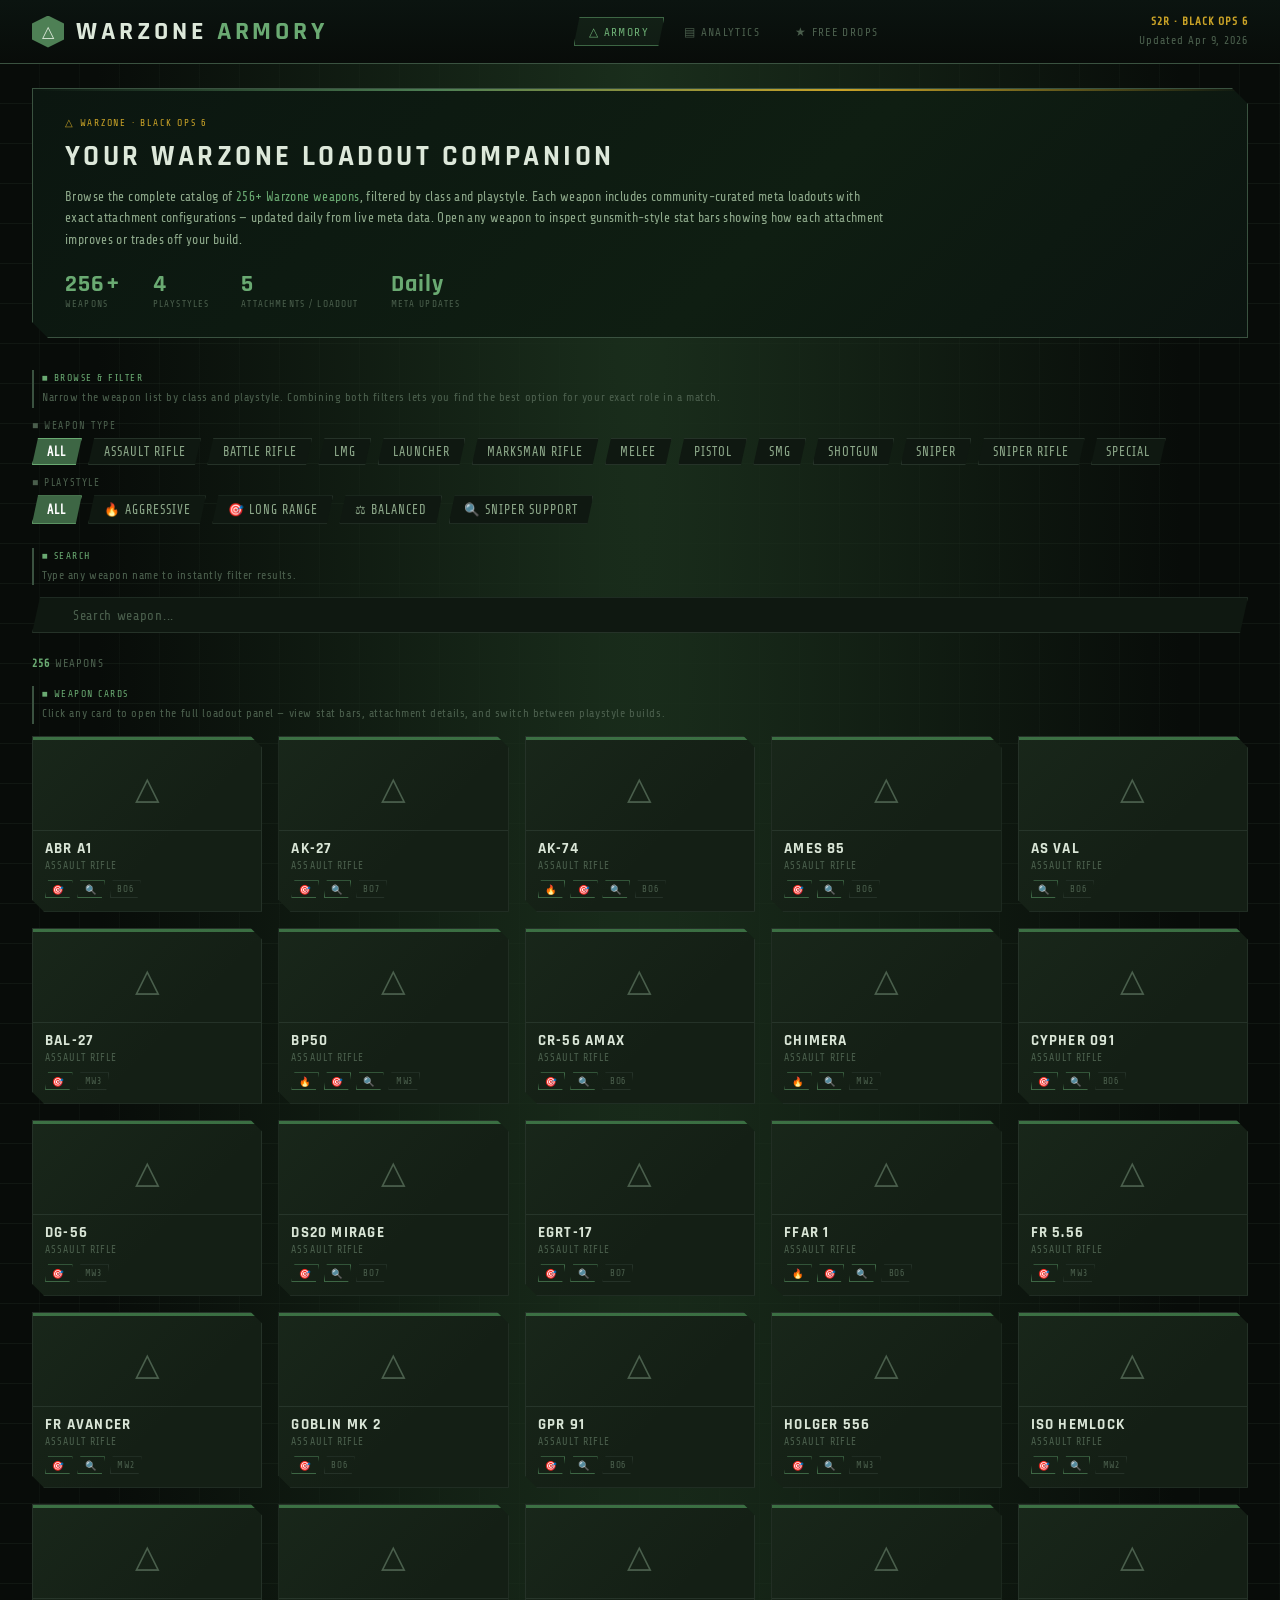
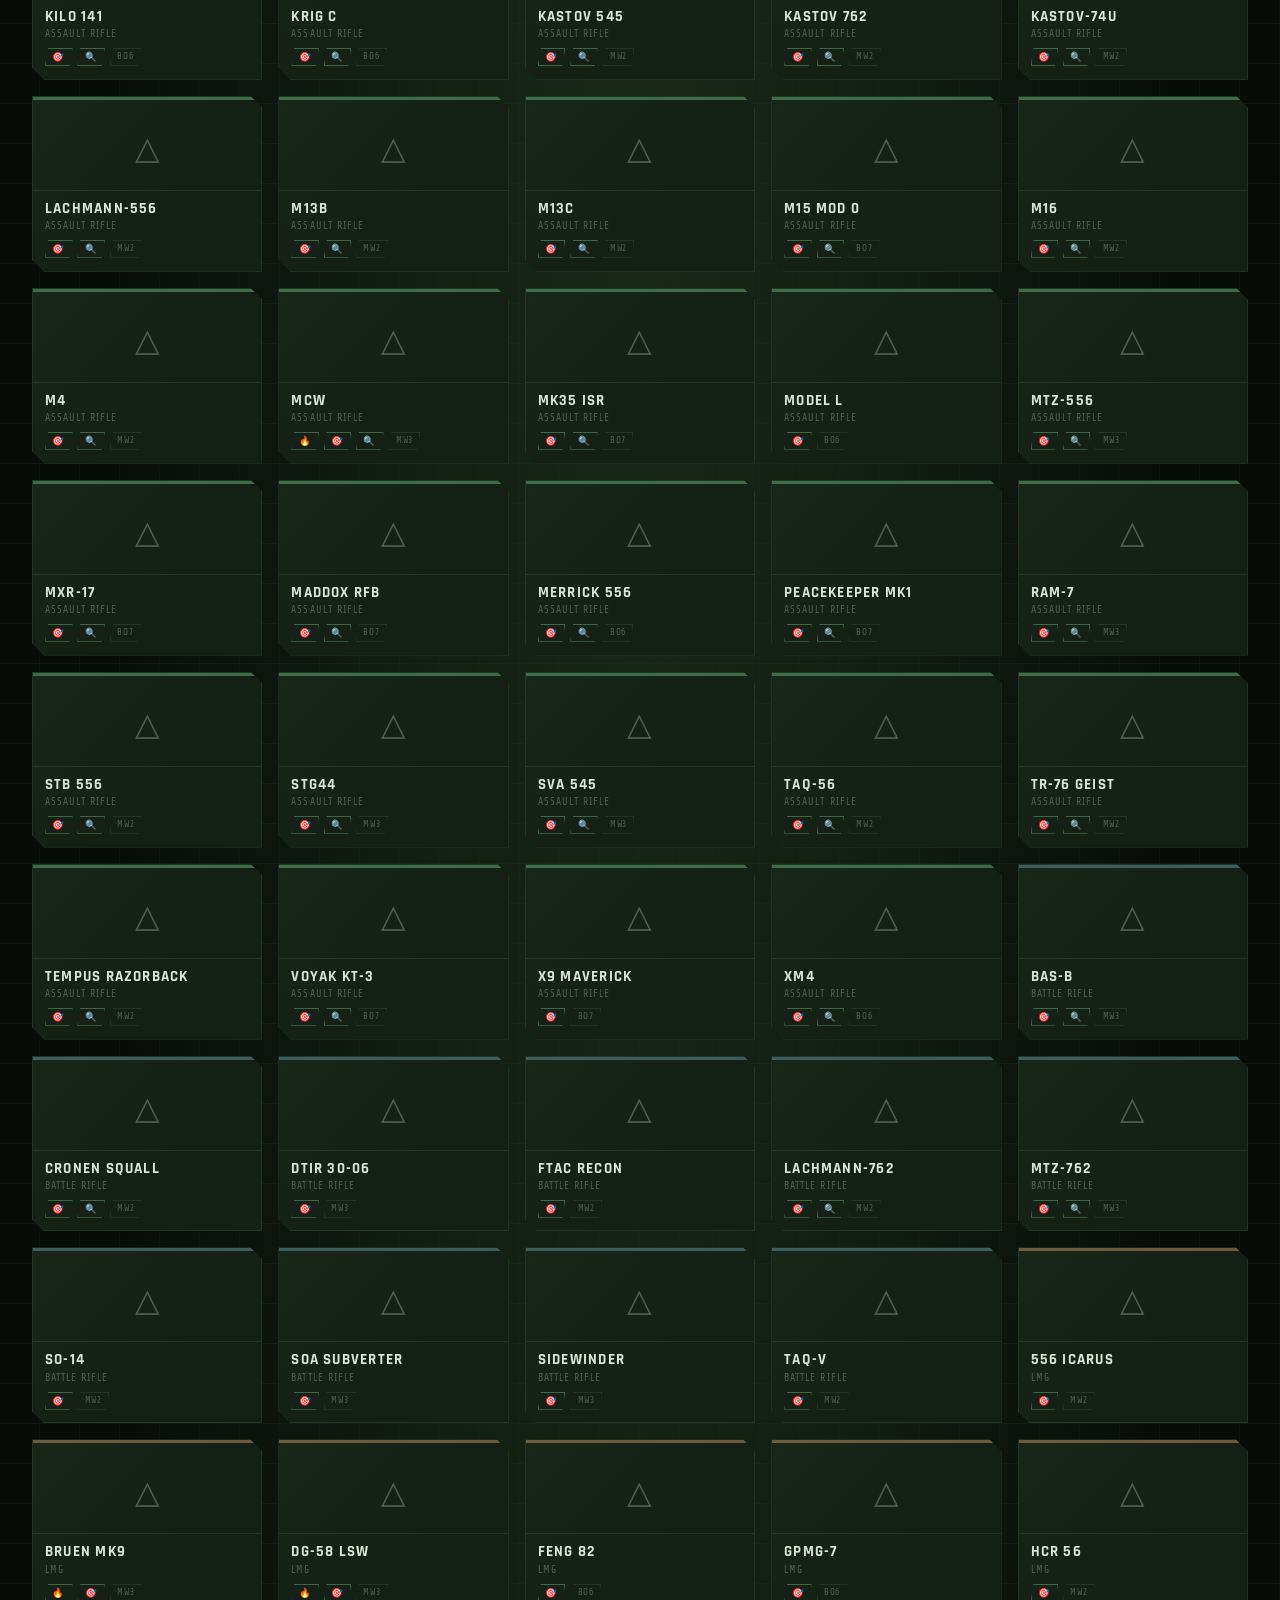
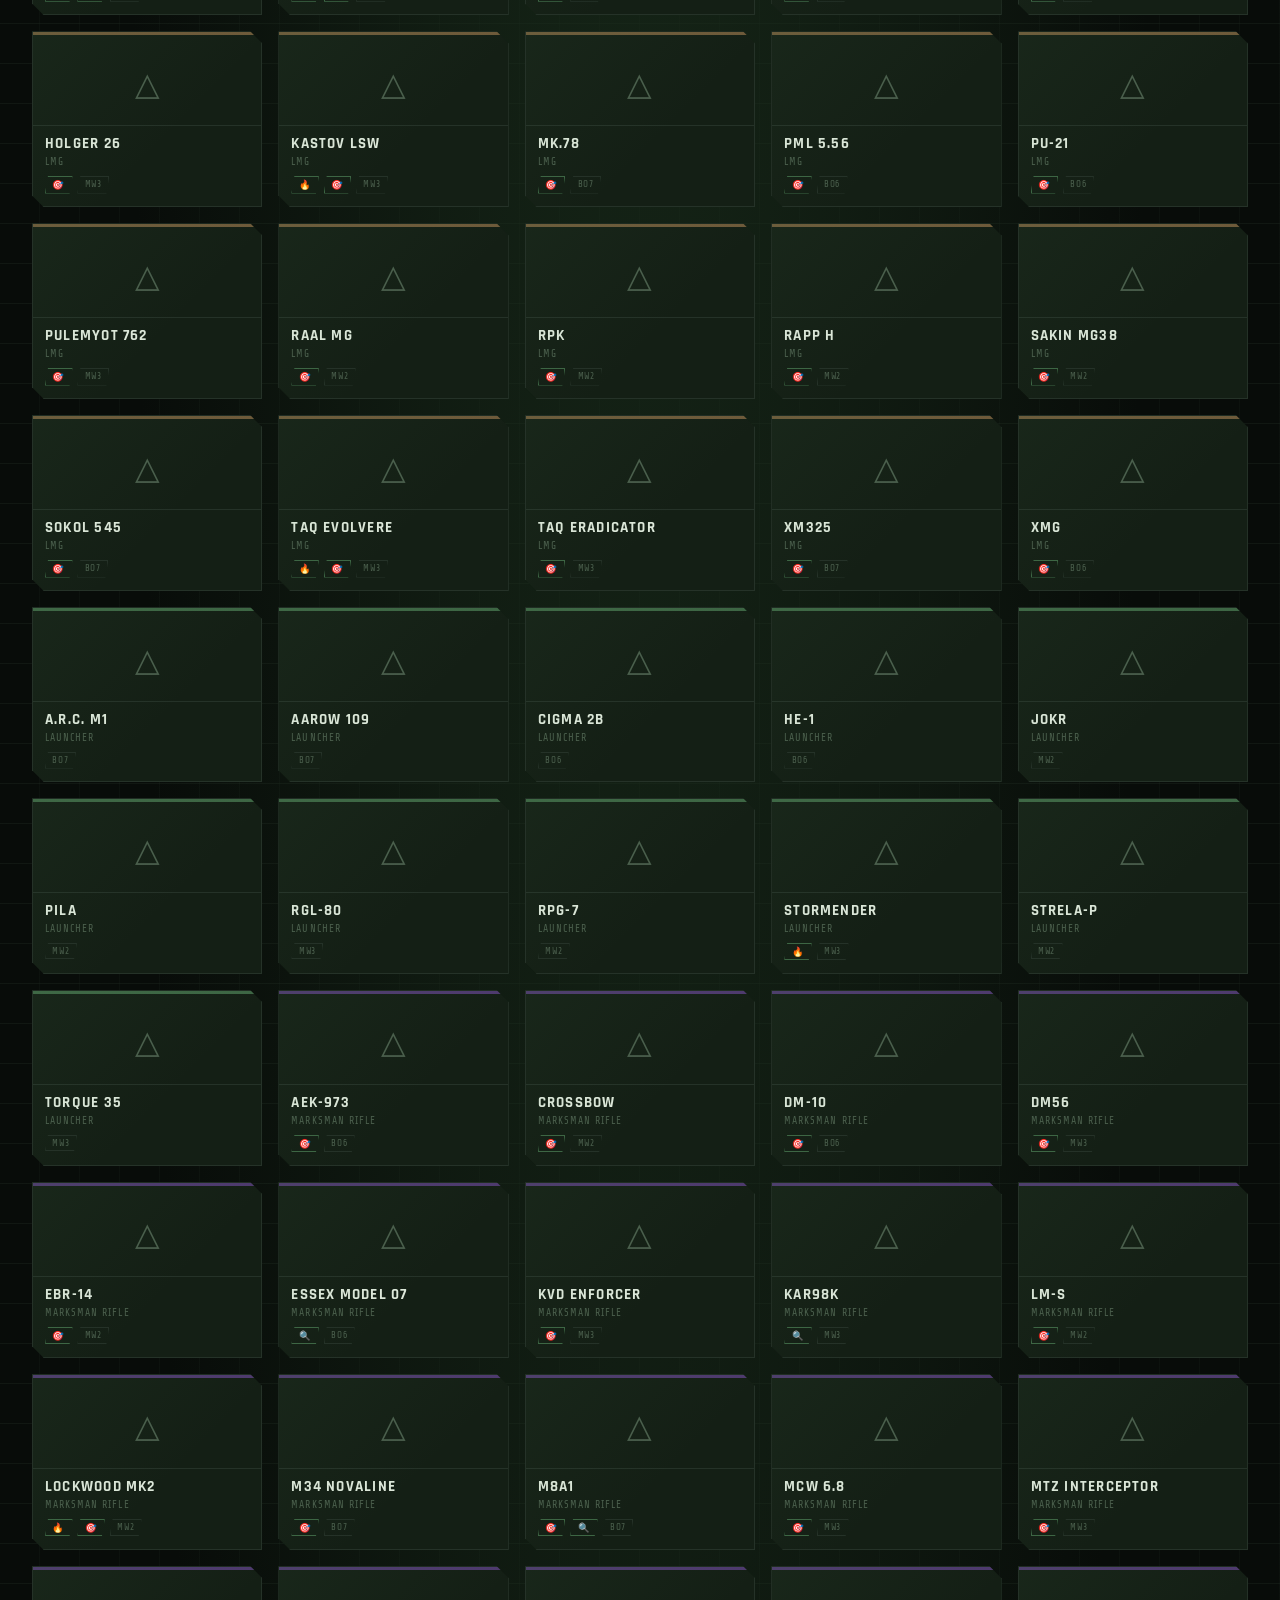
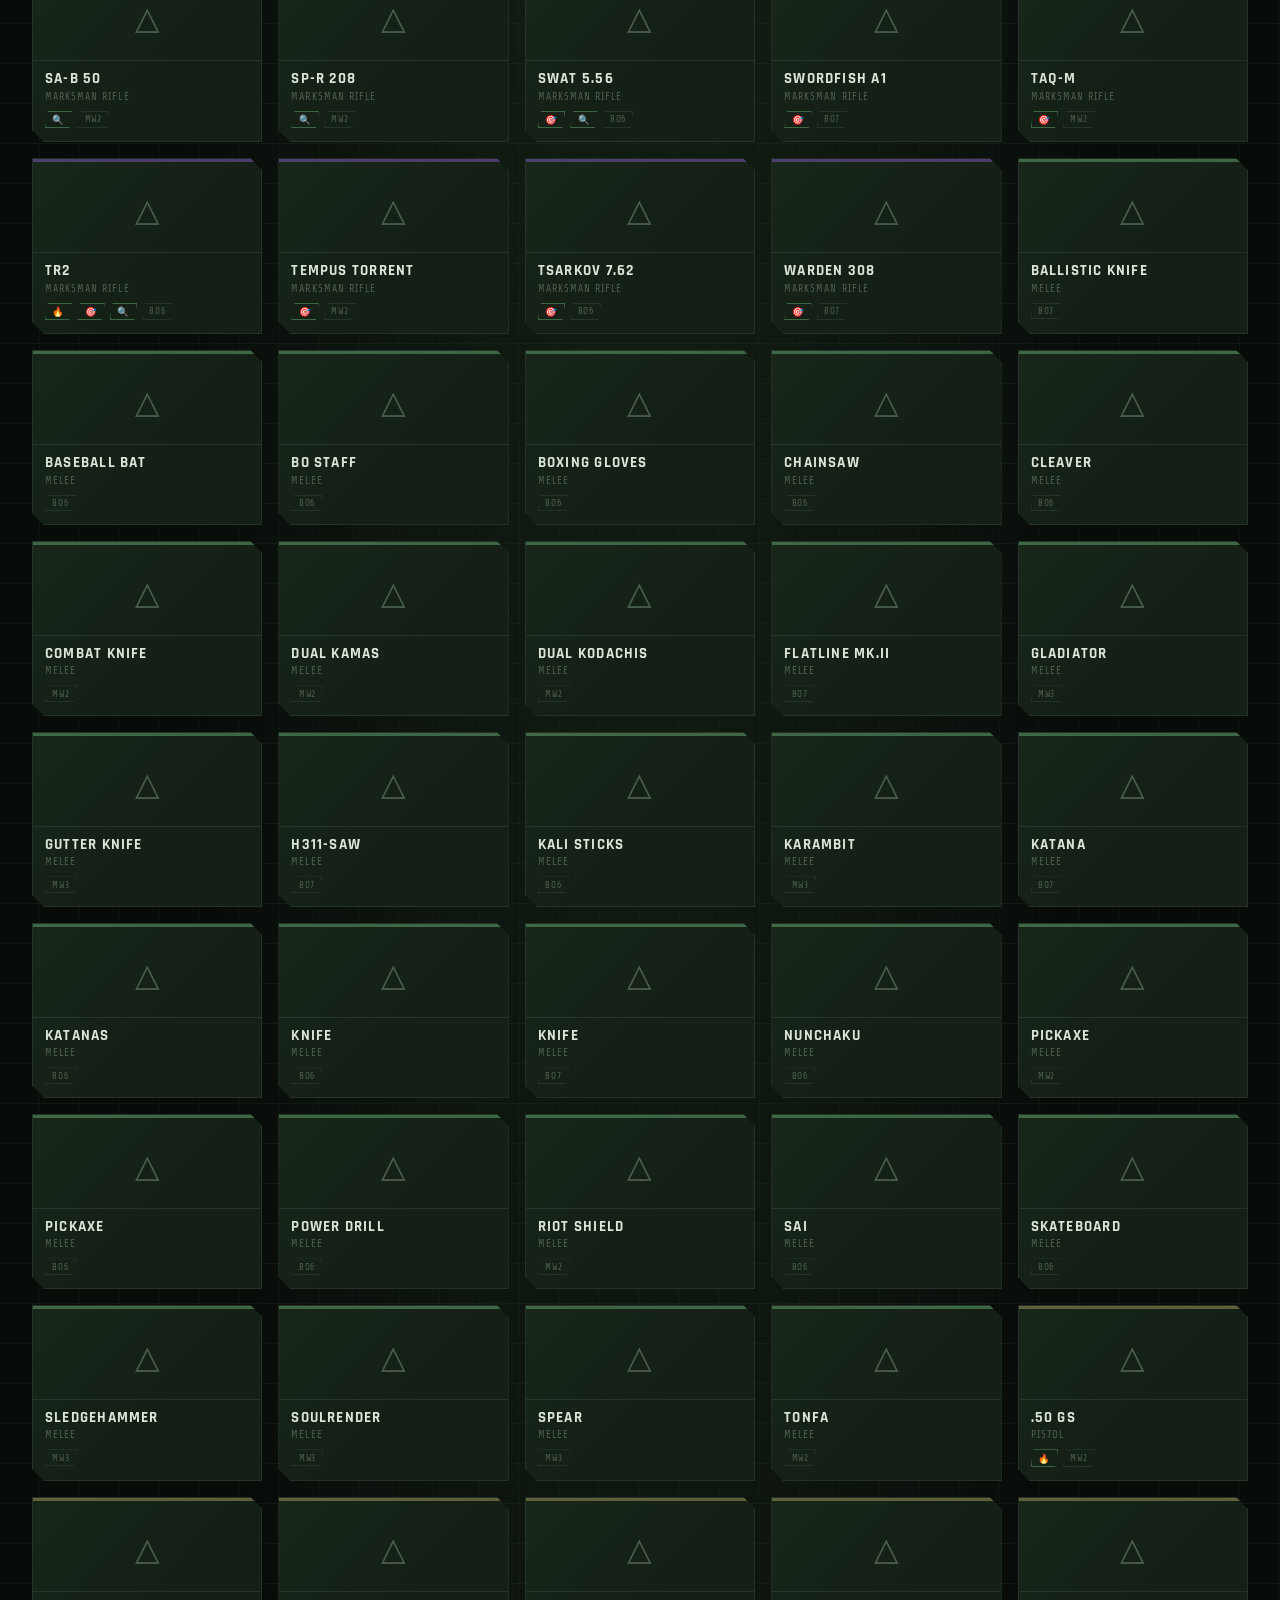
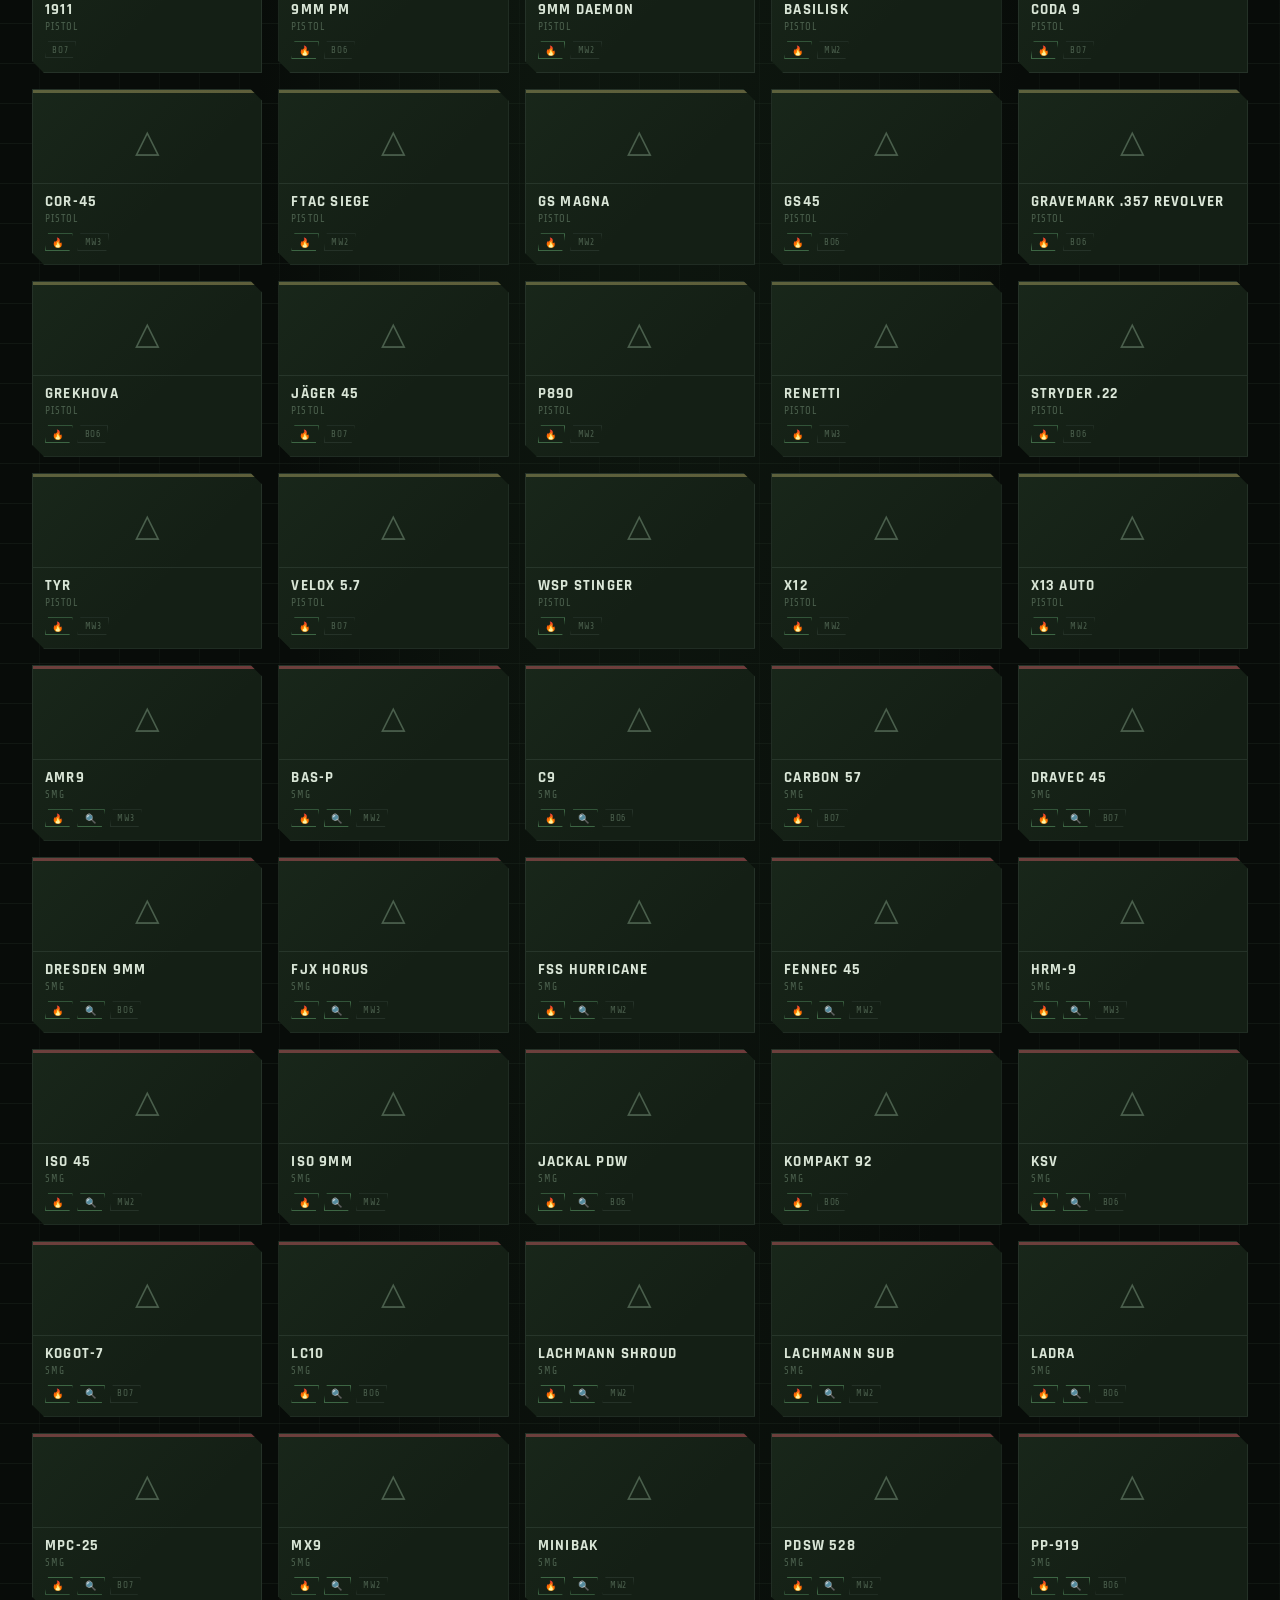
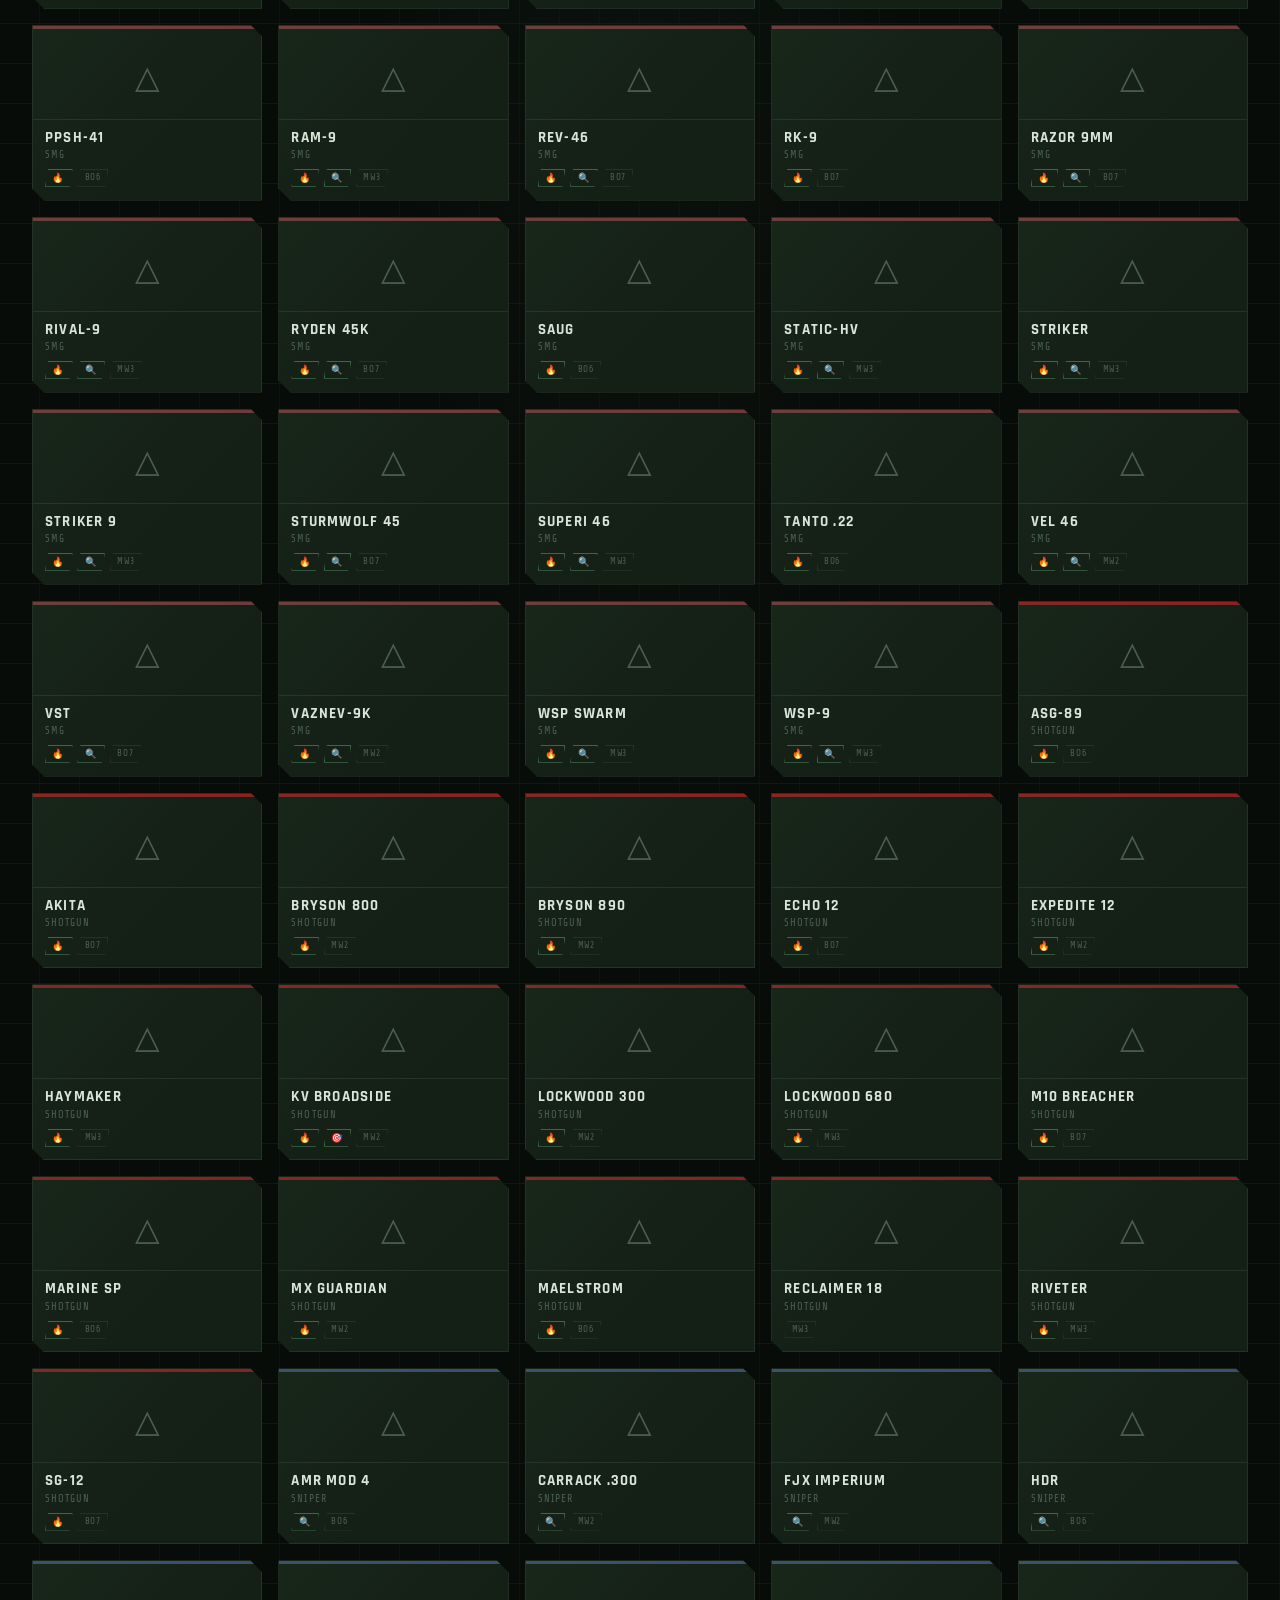
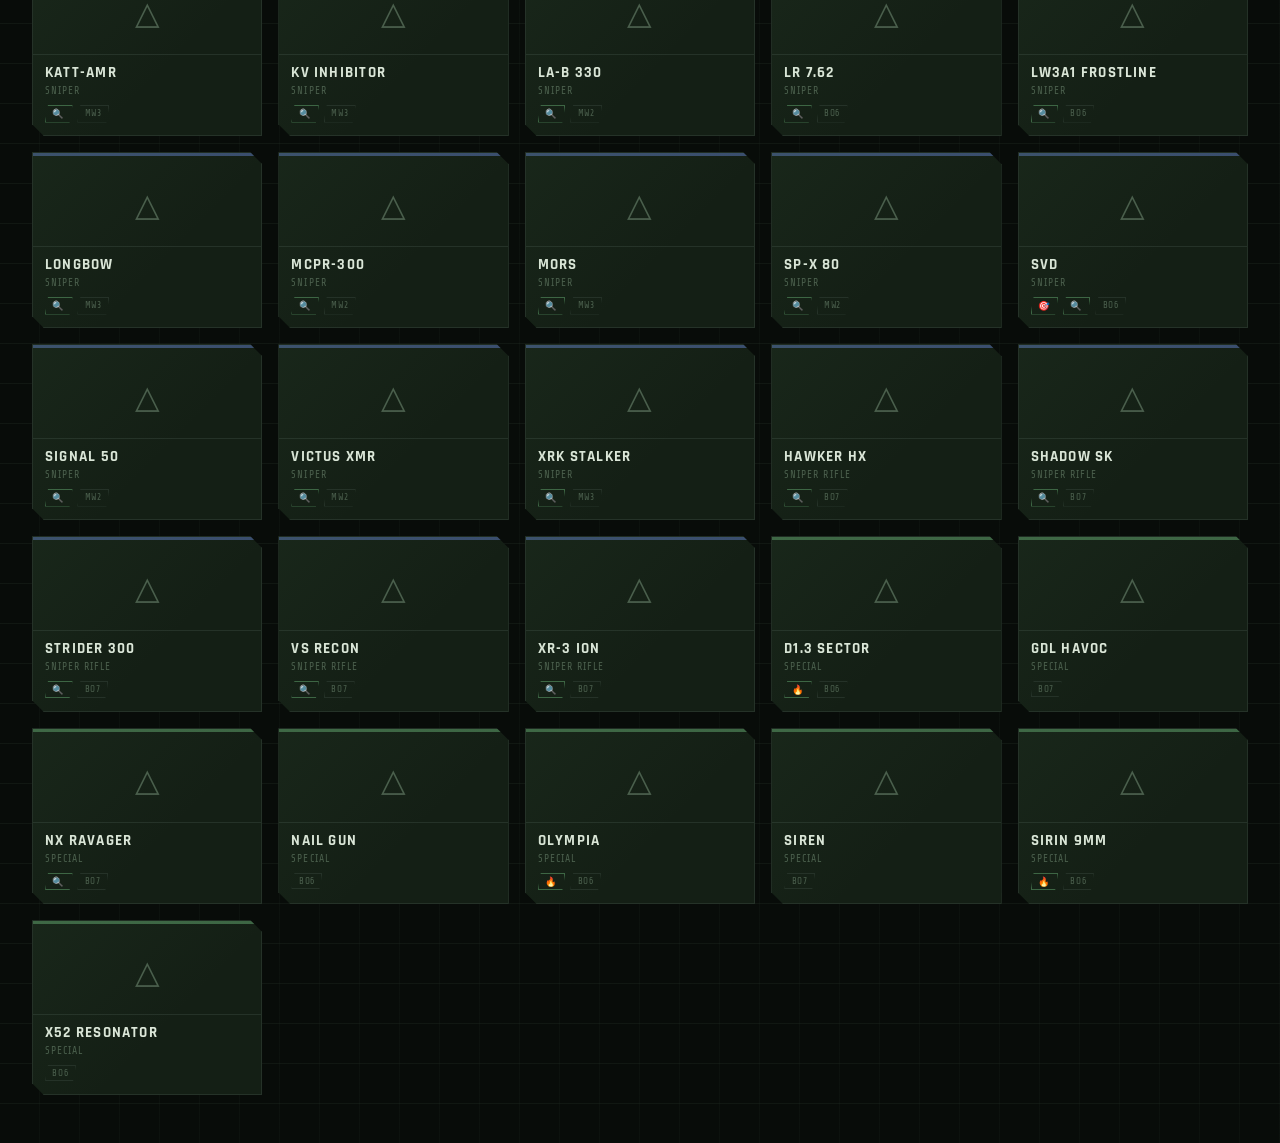
==== commit 20493f9c: "feat: add Free Drops page for promo codes and rewards New independent page (rewards.html) that displ" ====
--- a/frontend/index.html
+++ b/frontend/index.html
@@ -24,6 +24,7 @@
     <nav class="header-nav">
       <a href="index.html" class="nav-link active">&#9651; Armory</a>
       <a href="analytics.html" class="nav-link">&#9636; Analytics</a>
+      <a href="rewards.html" class="nav-link">&#9733; Free Drops</a>
     </nav>
     <div class="header-meta">
       <div class="season-tag" id="season-label">S2R · BLACK OPS 6</div>
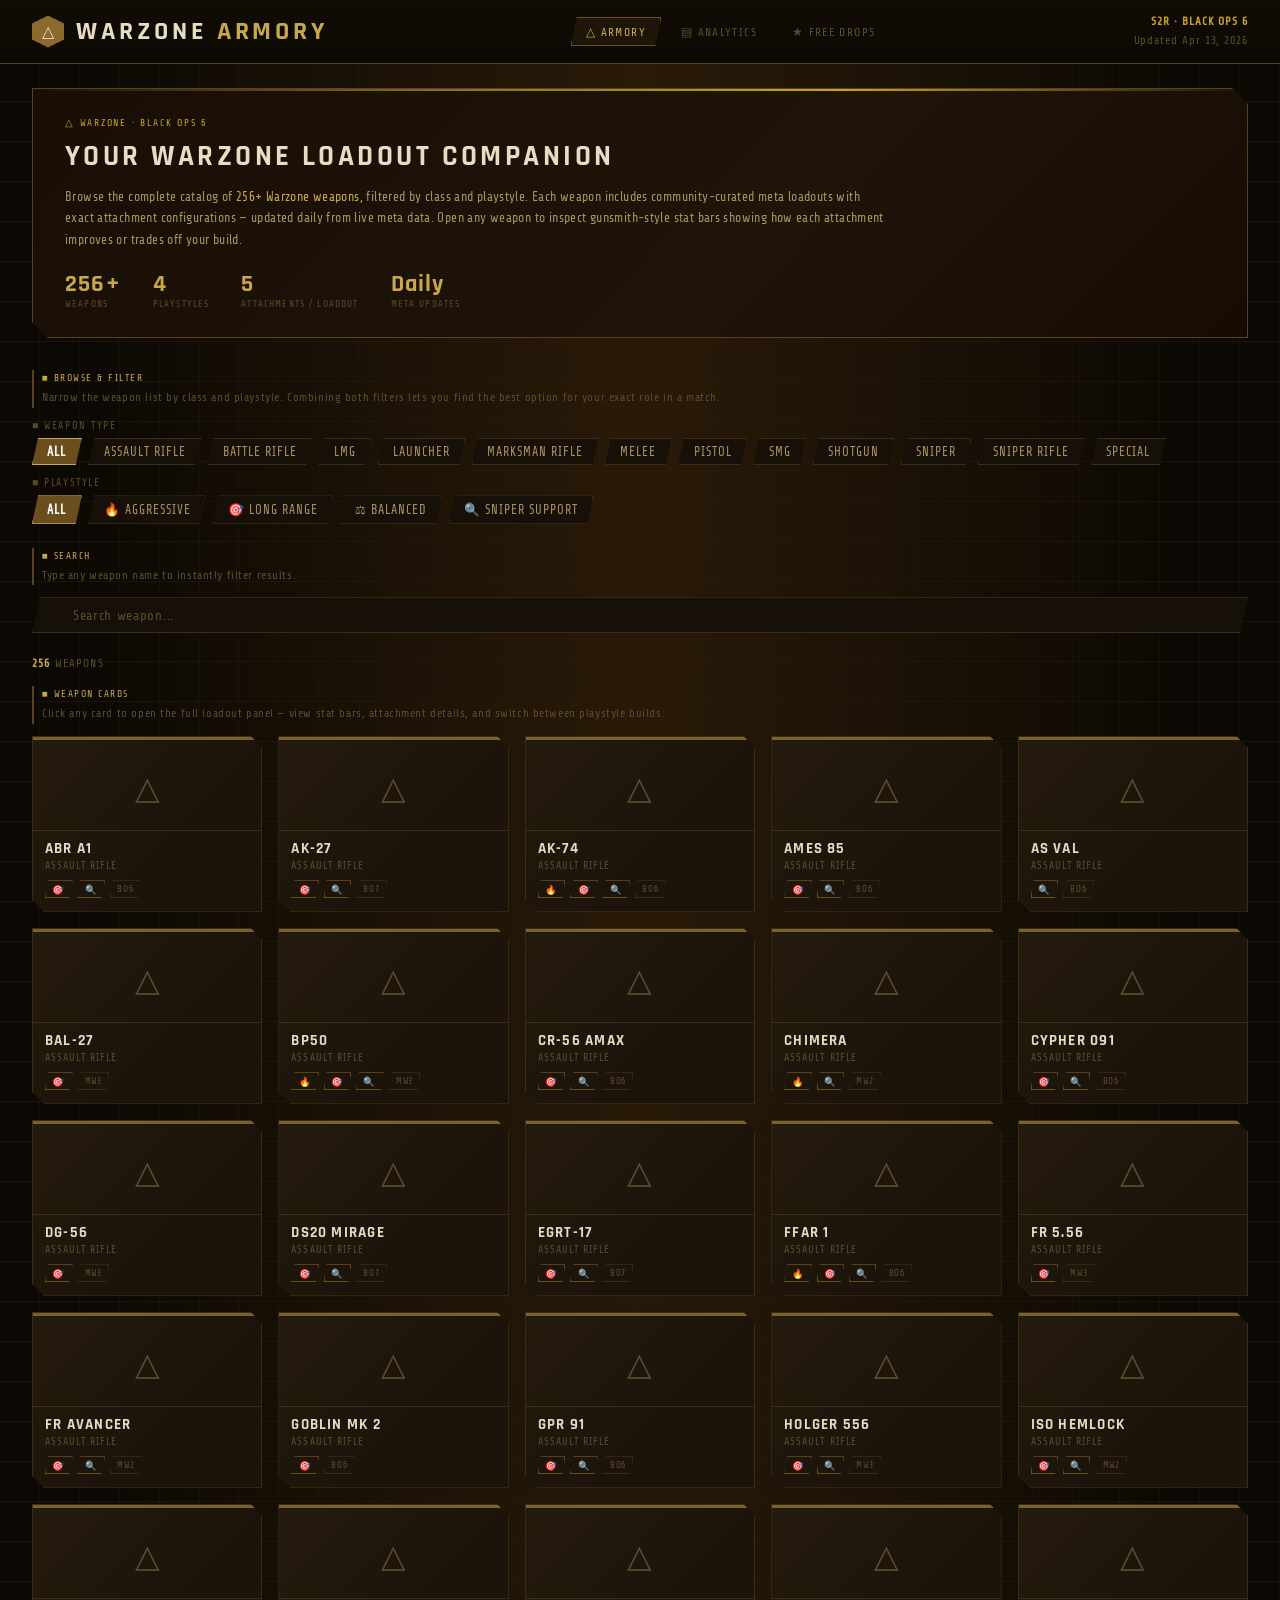
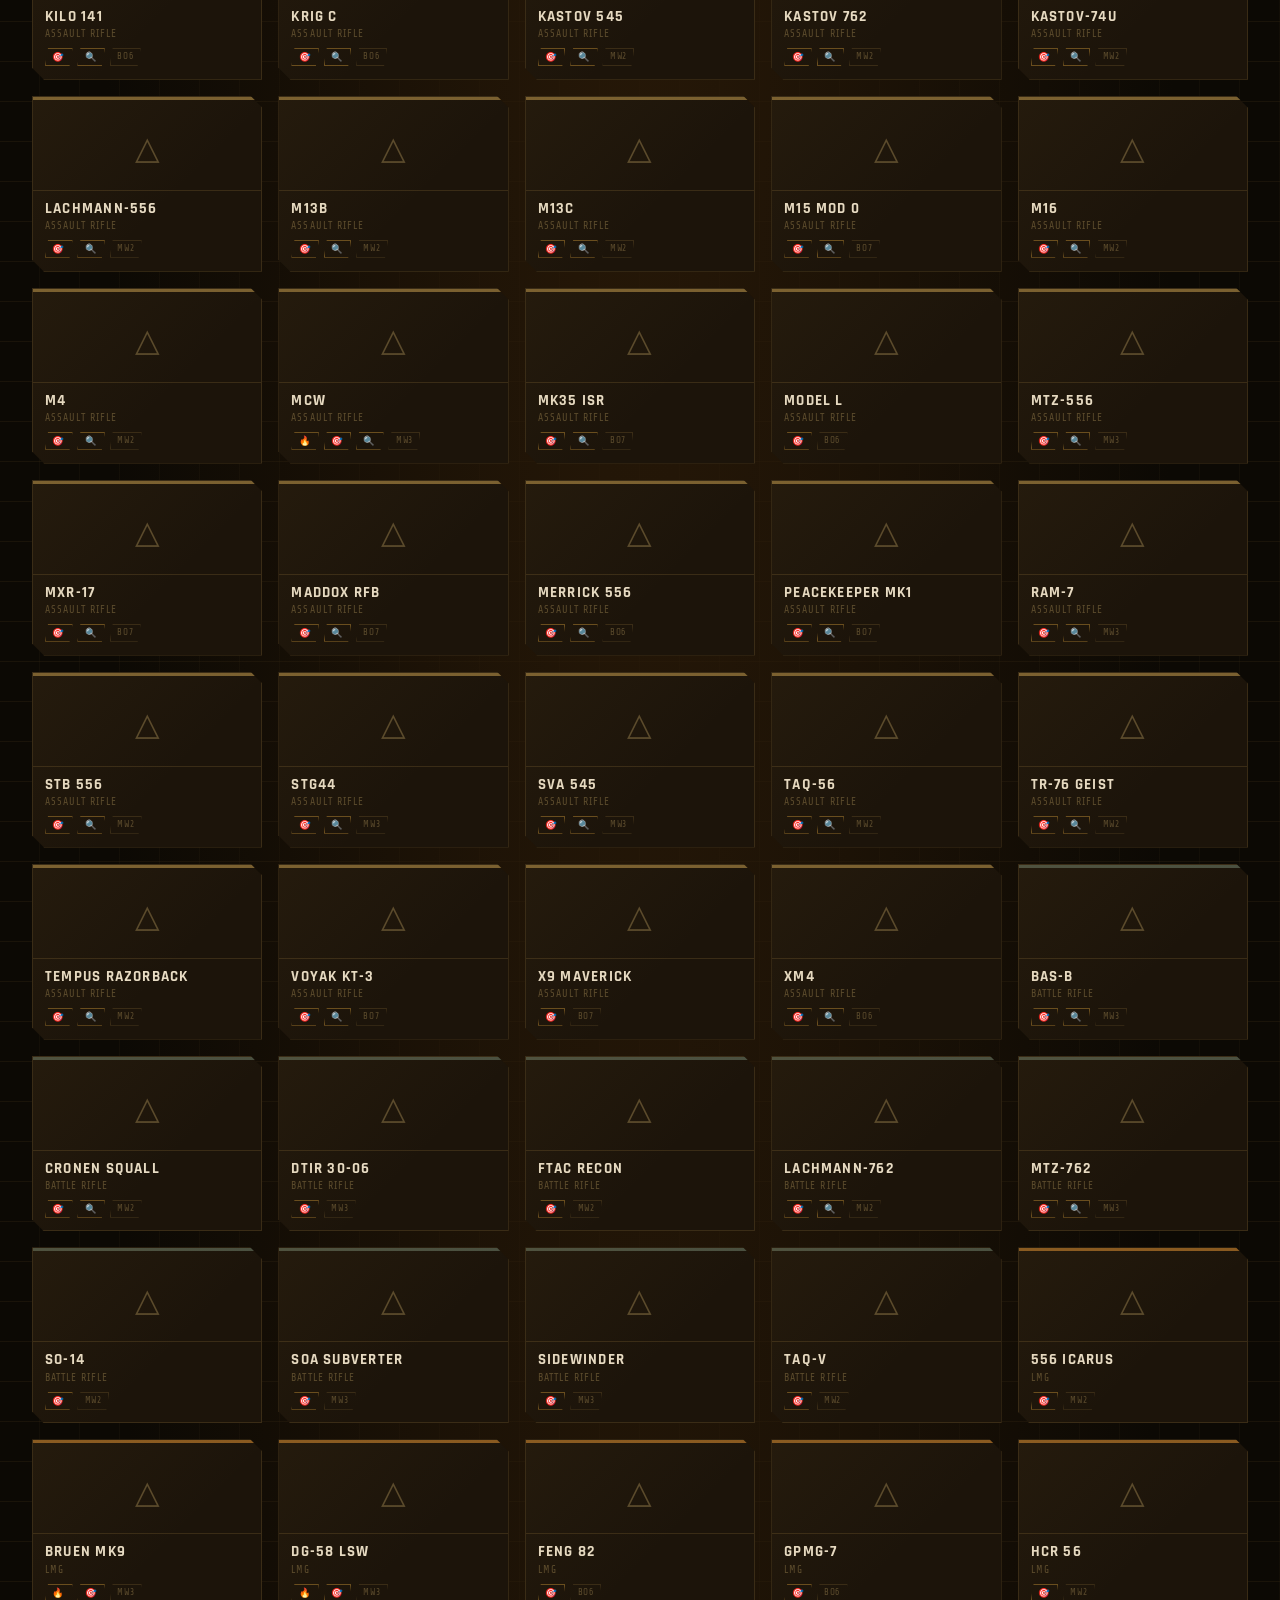
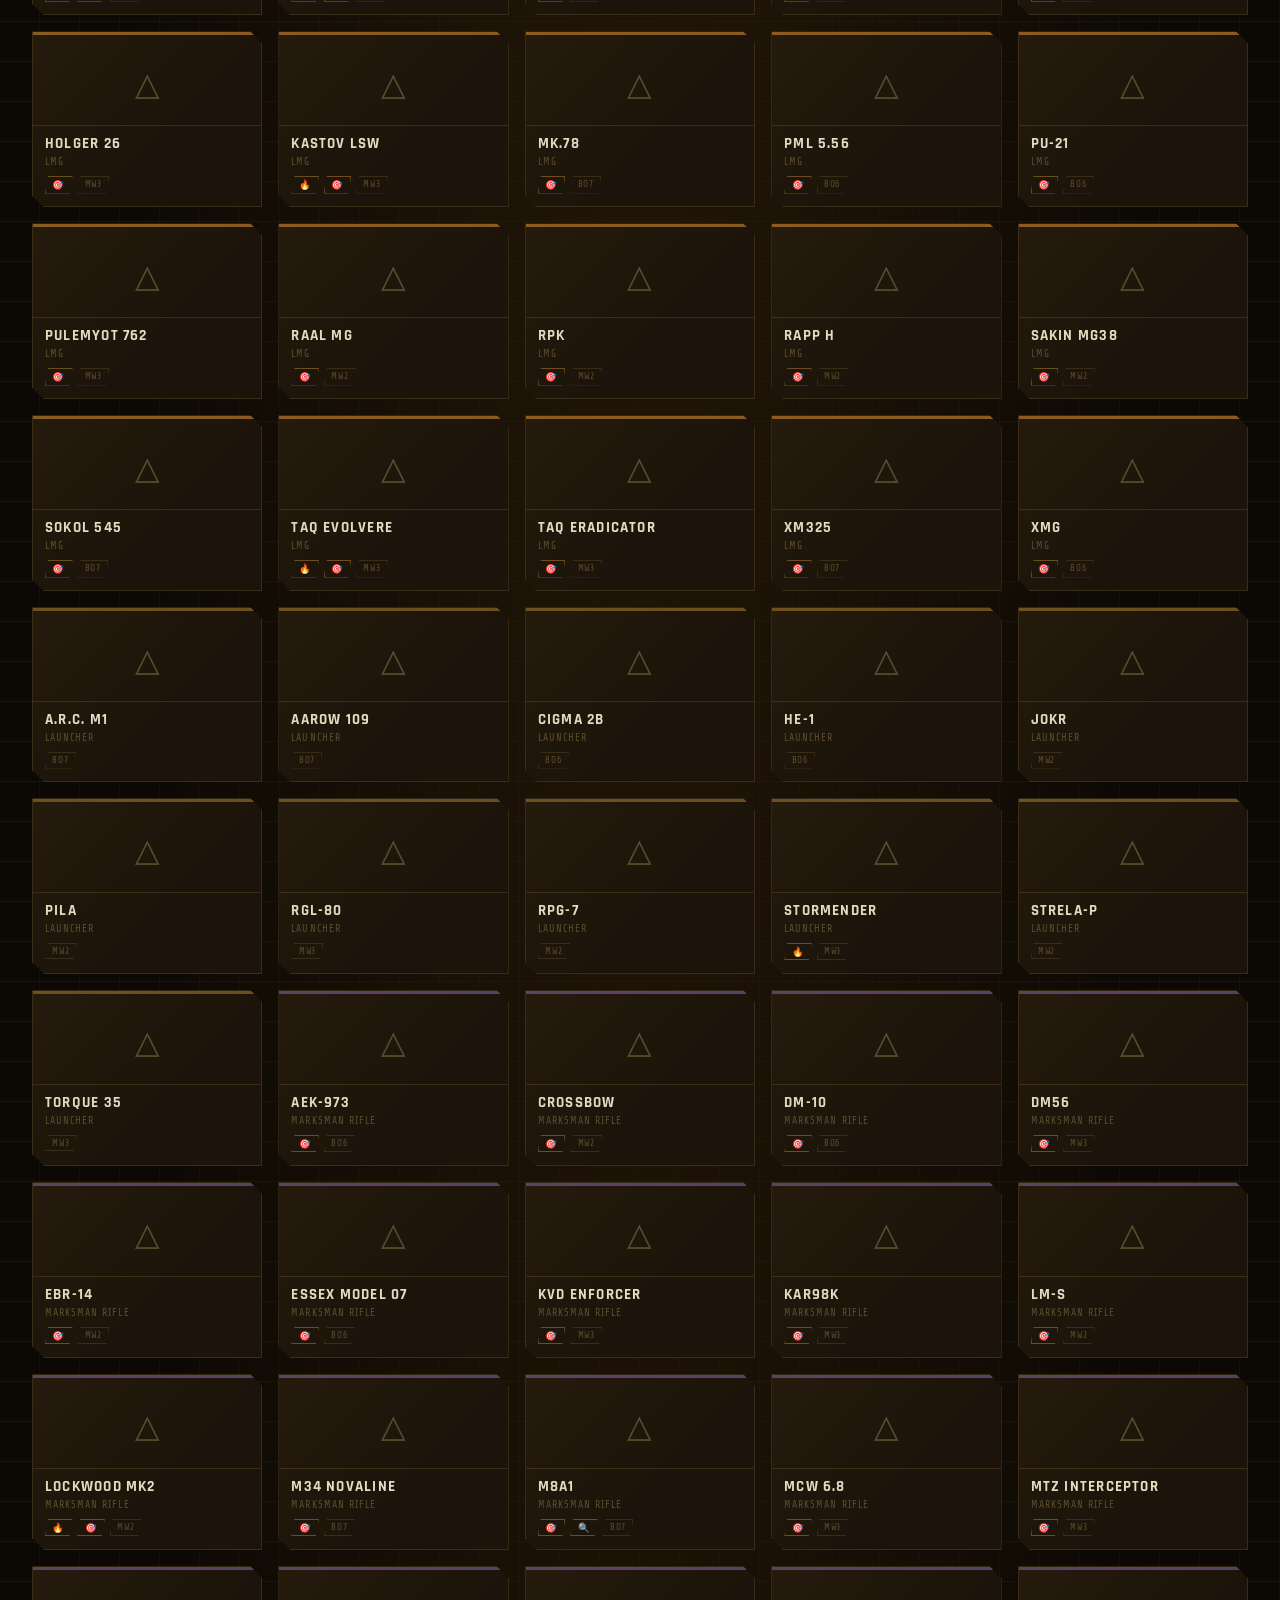
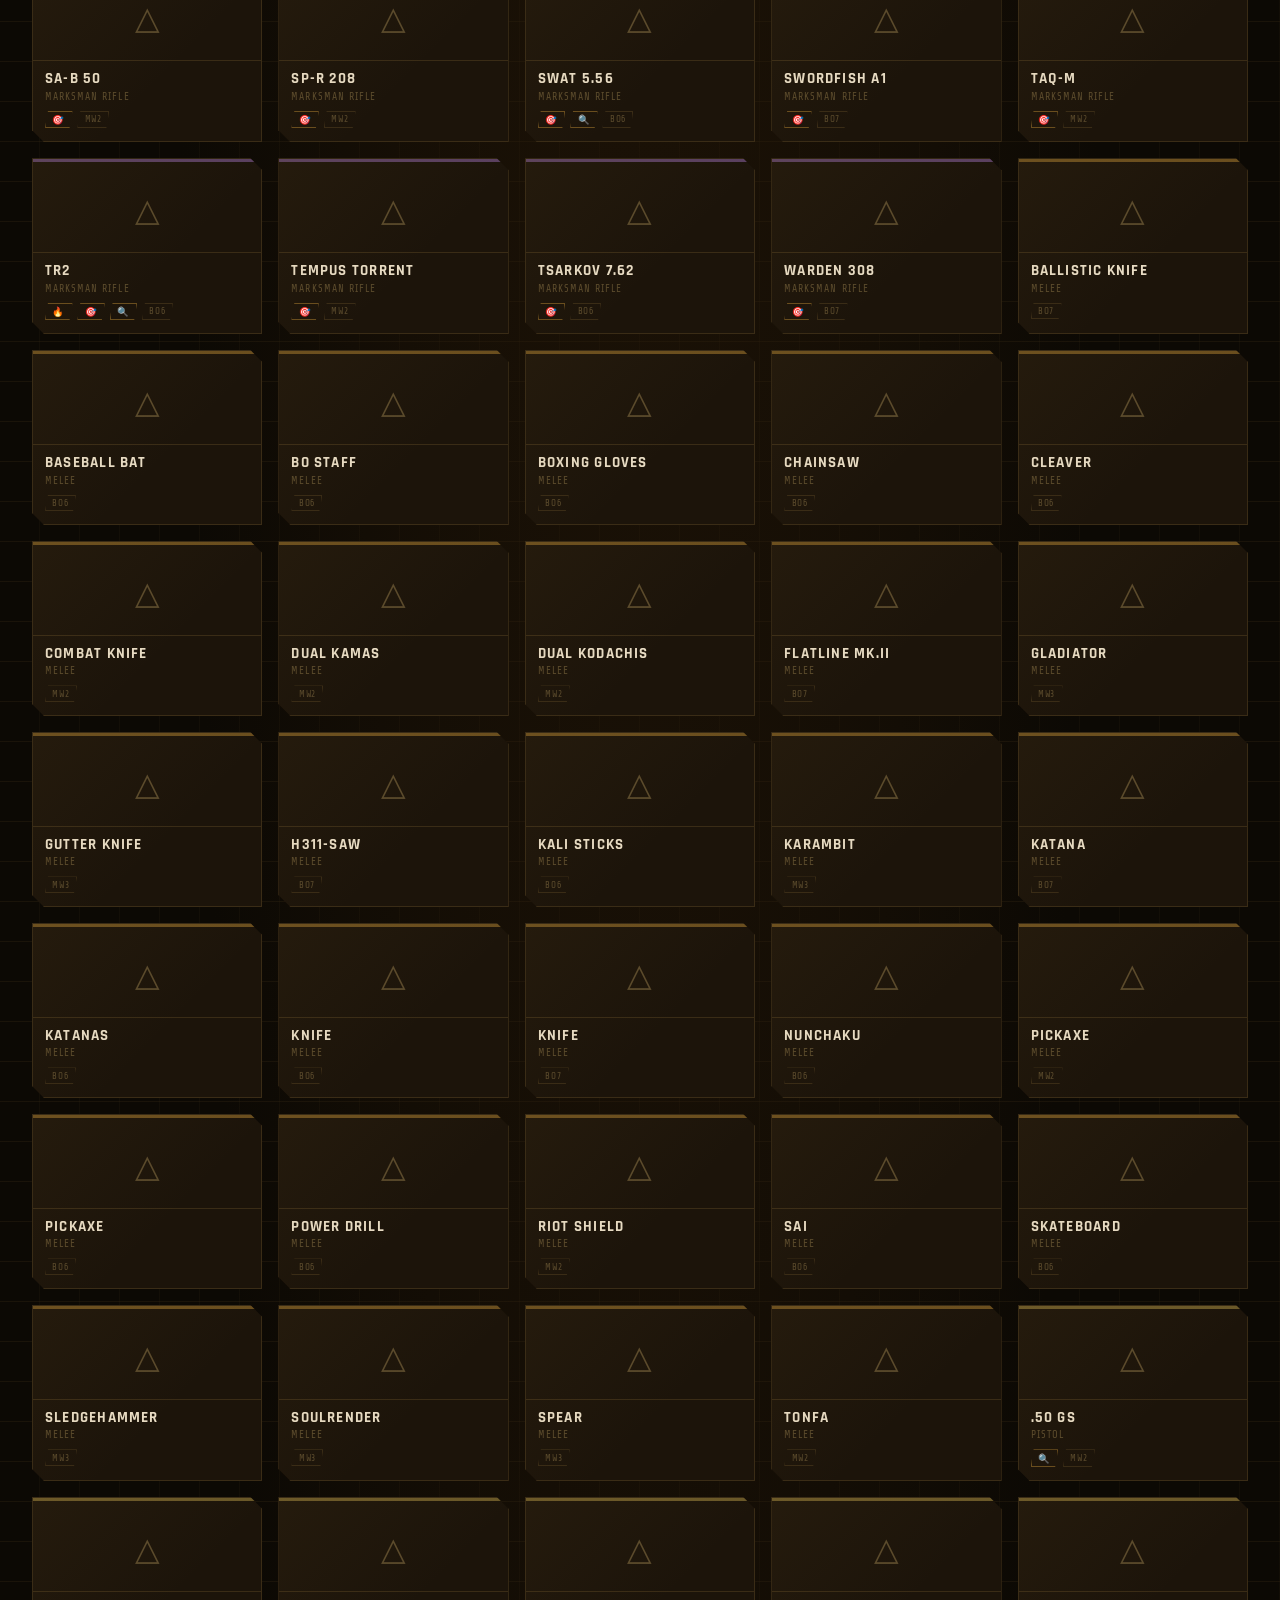
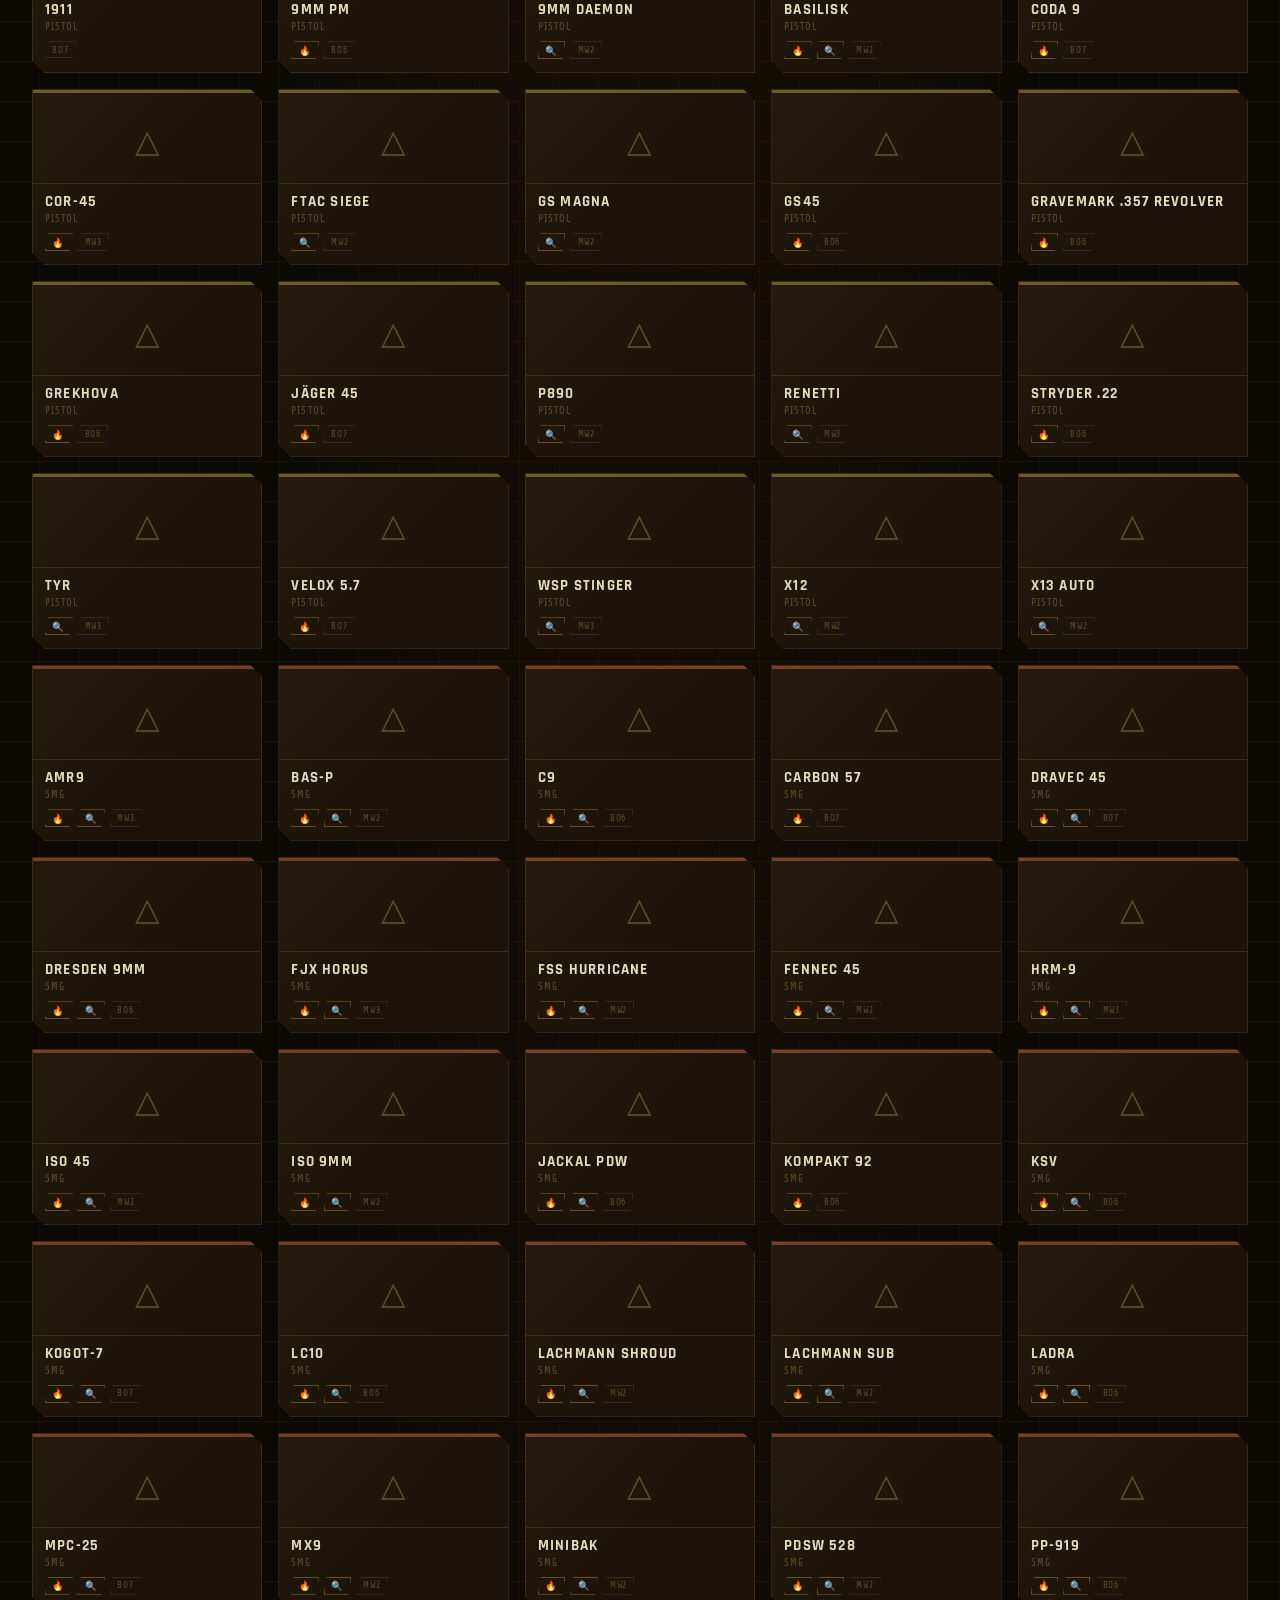
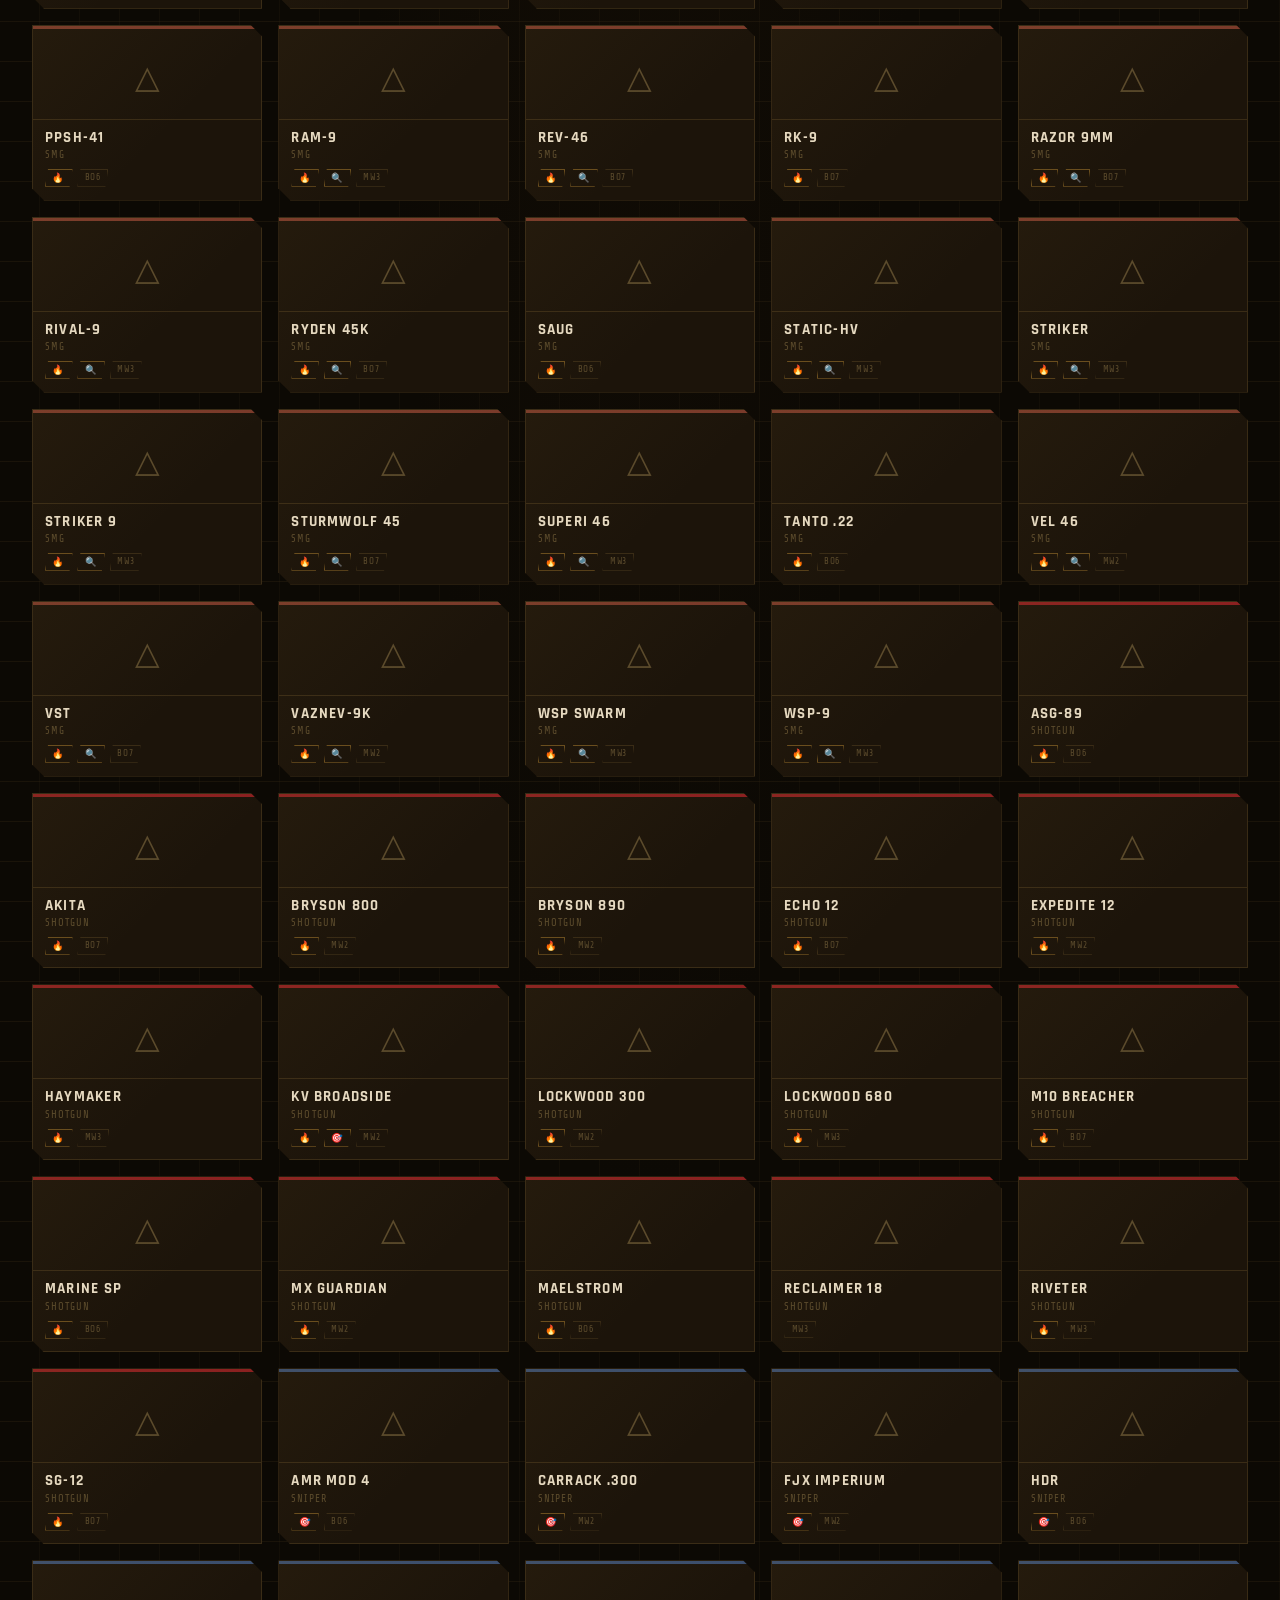
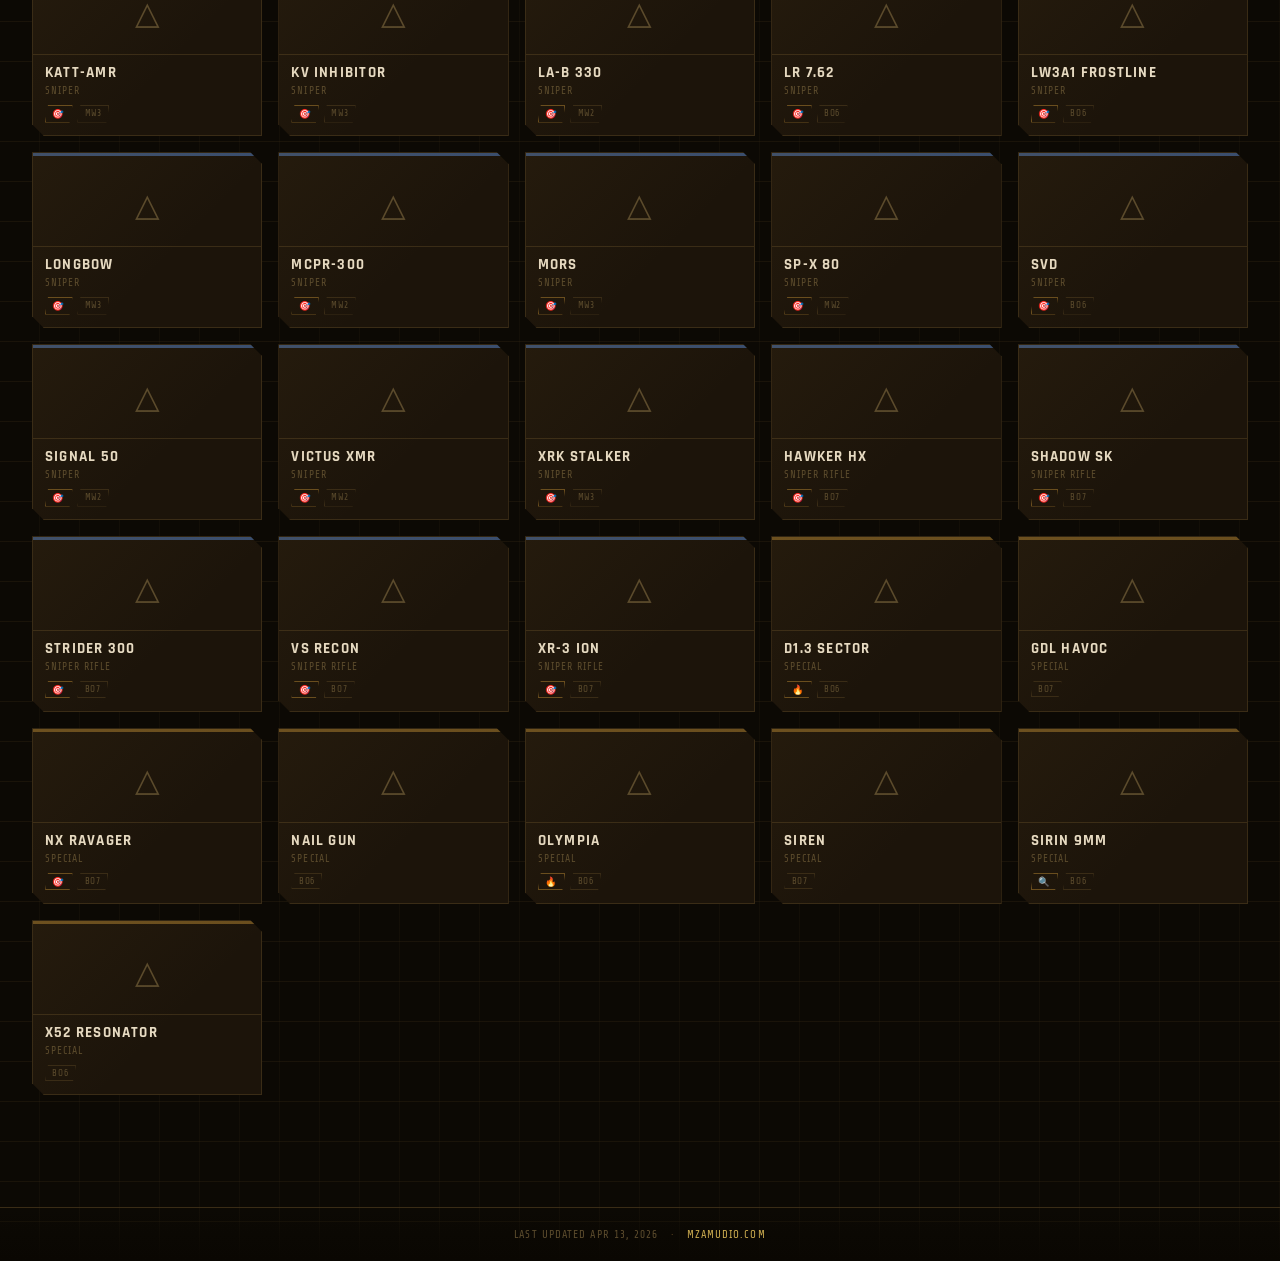
==== commit 13db617f: "feat: desert theme, footer, scraper resilience, playstyle fixes - Replace military green palette wit" ====
--- a/frontend/index.html
+++ b/frontend/index.html
@@ -181,6 +181,14 @@
     </div>
   </div>
 
+  <footer class="site-footer">
+    <div class="footer-inner">
+      <span id="footer-updated">Updated daily</span>
+      <span class="footer-sep">·</span>
+      <a href="https://www.mzamudio.com" target="_blank" rel="noopener noreferrer" class="footer-link">mzamudio.com</a>
+    </div>
+  </footer>
+
   <script src="js/app.js"></script>
 </body>
 </html>
--- a/frontend/css/style.css
+++ b/frontend/css/style.css
@@ -1,28 +1,28 @@
 /* ============================================================
-   WARZONE ARMORY — Military Dark Theme
+   WARZONE ARMORY — Desert Dark Theme
    ============================================================ */
 
 :root {
-  --bg-base:        #080c09;
-  --bg-surface:     #0f1811;
-  --bg-card:        #141f15;
-  --bg-card-hover:  #1b2b1d;
-  --bg-panel:       #0b130c;
-
-  --border:         #253228;
-  --border-accent:  #3a5240;
-
-  --green-dim:      #3d6644;
-  --green-mid:      #4e8055;
-  --green-bright:   #6aaa72;
+  --bg-base:        #0c0904;
+  --bg-surface:     #161008;
+  --bg-card:        #1c140a;
+  --bg-card-hover:  #261c0e;
+  --bg-panel:       #110d06;
+
+  --border:         #3a2c16;
+  --border-accent:  #5a4220;
+
+  --sand-dim:       #6a4e1e;
+  --sand-mid:       #8c6a2e;
+  --sand-bright:    #c8a84e;
   --gold:           #c9a227;
   --gold-dim:       #7a611a;
   --orange:         #c86d1a;
   --red:            #8b2020;
 
-  --text-primary:   #dde8da;
-  --text-secondary: #8da88a;
-  --text-muted:     #4a5e4c;
+  --text-primary:   #e8dcc4;
+  --text-secondary: #a89060;
+  --text-muted:     #5a4a2c;
 
   --font-title: 'Rajdhani', 'Impact', 'Arial Narrow', sans-serif;
   --font-body:  'Share Tech', 'Courier New', monospace;
@@ -40,26 +40,26 @@
   min-height: 100vh;
   /* subtle hex grid texture */
   background-image:
-    radial-gradient(ellipse at 50% 0%, #1a2e1c 0%, transparent 60%),
+    radial-gradient(ellipse at 50% 0%, #2a1a08 0%, transparent 60%),
     repeating-linear-gradient(
       0deg,
       transparent,
       transparent 39px,
-      rgba(37, 50, 40, 0.3) 39px,
-      rgba(37, 50, 40, 0.3) 40px
+      rgba(58, 44, 22, 0.3) 39px,
+      rgba(58, 44, 22, 0.3) 40px
     ),
     repeating-linear-gradient(
       90deg,
       transparent,
       transparent 39px,
-      rgba(37, 50, 40, 0.15) 39px,
-      rgba(37, 50, 40, 0.15) 40px
+      rgba(58, 44, 22, 0.15) 39px,
+      rgba(58, 44, 22, 0.15) 40px
     );
 }
 
 /* ---- Header ---- */
 header {
-  background: linear-gradient(180deg, #0b1410 0%, var(--bg-base) 100%);
+  background: linear-gradient(180deg, #110c04 0%, var(--bg-base) 100%);
   border-bottom: 1px solid var(--border-accent);
   padding: 0 2rem;
   position: sticky;
@@ -80,7 +80,7 @@
 .logo-icon {
   width: 32px;
   height: 32px;
-  background: var(--green-mid);
+  background: var(--sand-mid);
   clip-path: polygon(50% 0%, 100% 25%, 100% 75%, 50% 100%, 0% 75%, 0% 25%);
   display: flex;
   align-items: center;
@@ -98,7 +98,7 @@
 }
 
 .logo h1 span {
-  color: var(--green-bright);
+  color: var(--sand-bright);
 }
 
 .header-meta {
@@ -124,7 +124,7 @@
 /* ---- Hero Intro ---- */
 .hero-intro {
   border: 1px solid var(--border-accent);
-  background: linear-gradient(135deg, #0b1610 0%, #0f1e12 60%, #0b1410 100%);
+  background: linear-gradient(135deg, #180e04 0%, #1e1408 60%, #160c04 100%);
   clip-path: polygon(0 0, calc(100% - 16px) 0, 100% 16px, 100% 100%, 16px 100%, 0 calc(100% - 16px));
   padding: 1.75rem 2rem;
   margin-bottom: 2rem;
@@ -136,7 +136,7 @@
   position: absolute;
   top: 0; left: 0; right: 0;
   height: 2px;
-  background: linear-gradient(90deg, transparent, var(--green-mid), var(--gold), transparent);
+  background: linear-gradient(90deg, transparent, var(--sand-mid), var(--gold), transparent);
 }
 
 .hero-badge {
@@ -165,7 +165,7 @@
   letter-spacing: 0.03em;
 }
 
-.hero-desc strong { color: var(--green-bright); font-weight: 400; }
+.hero-desc strong { color: var(--sand-bright); font-weight: 400; }
 
 .hero-stats {
   display: flex;
@@ -184,7 +184,7 @@
   font-family: var(--font-title);
   font-size: 1.5rem;
   font-weight: 700;
-  color: var(--green-bright);
+  color: var(--sand-bright);
   letter-spacing: 0.05em;
   line-height: 1;
 }
@@ -212,7 +212,7 @@
   display: block;
   font-size: 0.62rem;
   letter-spacing: 0.15em;
-  color: var(--green-bright);
+  color: var(--sand-bright);
   text-transform: uppercase;
   margin-bottom: 0.2rem;
 }
@@ -233,7 +233,7 @@
   bottom: calc(100% + 8px);
   left: 50%;
   transform: translateX(-50%);
-  background: #0b130c;
+  background: #110d06;
   border: 1px solid var(--border-accent);
   color: var(--text-secondary);
   font-size: 0.68rem;
@@ -300,13 +300,13 @@
 
 .tab-btn:hover {
   background: var(--bg-card-hover);
-  border-color: var(--green-dim);
+  border-color: var(--sand-dim);
   color: var(--text-primary);
 }
 
 .tab-btn.active {
-  background: var(--green-dim);
-  border-color: var(--green-bright);
+  background: var(--sand-dim);
+  border-color: var(--sand-bright);
   color: #fff;
   font-weight: 700;
 }
@@ -314,7 +314,7 @@
 /* Playstyle tabs get special colors */
 .tab-btn[data-playstyle="aggressive"].active  { background: #6b2a2a; border-color: #c85050; }
 .tab-btn[data-playstyle="long_range"].active  { background: #1e4a6e; border-color: #3a8fc9; }
-.tab-btn[data-playstyle="balanced"].active    { background: var(--green-dim); border-color: var(--green-bright); }
+.tab-btn[data-playstyle="balanced"].active    { background: var(--sand-dim); border-color: var(--sand-bright); }
 .tab-btn[data-playstyle="sniper_support"].active { background: #5a4010; border-color: var(--gold); }
 
 /* ---- Search ---- */
@@ -338,7 +338,7 @@
 }
 
 .search-bar input::placeholder { color: var(--text-muted); }
-.search-bar input:focus { border-color: var(--green-mid); }
+.search-bar input:focus { border-color: var(--sand-mid); }
 
 .search-icon {
   position: absolute;
@@ -362,7 +362,7 @@
   text-transform: uppercase;
 }
 
-.results-bar .count { color: var(--green-bright); font-weight: 700; }
+.results-bar .count { color: var(--sand-bright); font-weight: 700; }
 
 /* ---- Weapons Grid ---- */
 .weapons-grid {
@@ -386,37 +386,37 @@
   content: '';
   position: absolute;
   inset: 0;
-  background: linear-gradient(135deg, rgba(78,128,85,0.08) 0%, transparent 60%);
+  background: linear-gradient(135deg, rgba(140,106,46,0.08) 0%, transparent 60%);
   pointer-events: none;
 }
 
 .weapon-card:hover {
-  border-color: var(--green-mid);
+  border-color: var(--sand-mid);
   background: var(--bg-card-hover);
   transform: translateY(-2px);
 }
 
 .weapon-card.active {
-  border-color: var(--green-bright);
+  border-color: var(--sand-bright);
   background: var(--bg-card-hover);
-  box-shadow: 0 0 16px rgba(106, 170, 114, 0.2), inset 0 0 12px rgba(106,170,114,0.05);
+  box-shadow: 0 0 16px rgba(200, 168, 78, 0.2), inset 0 0 12px rgba(200,168,78,0.05);
 }
 
 .card-type-bar {
   height: 3px;
-  background: var(--green-dim);
+  background: var(--sand-dim);
 }
 
 /* Type colors */
-.card-type-bar[data-type="Assault Rifle"]  { background: #3a6e42; }
-.card-type-bar[data-type="SMG"]            { background: #6e3a3a; }
-.card-type-bar[data-type="LMG"]            { background: #6e5a3a; }
+.card-type-bar[data-type="Assault Rifle"]  { background: #7a6030; }
+.card-type-bar[data-type="SMG"]            { background: #7a3a2a; }
+.card-type-bar[data-type="LMG"]            { background: #8a5a20; }
 .card-type-bar[data-type="Sniper Rifle"],
 .card-type-bar[data-type="Sniper"]         { background: #3a4e6e; }
-.card-type-bar[data-type="Marksman Rifle"] { background: #4e3a6e; }
-.card-type-bar[data-type="Battle Rifle"]   { background: #3a5e5e; }
+.card-type-bar[data-type="Marksman Rifle"] { background: #5a4060; }
+.card-type-bar[data-type="Battle Rifle"]   { background: #4a5040; }
 .card-type-bar[data-type="Shotgun"]        { background: #8b2020; }
-.card-type-bar[data-type="Pistol"]         { background: #5e5e3a; }
+.card-type-bar[data-type="Pistol"]         { background: #6a5828; }
 
 .card-img-wrap {
   display: flex;
@@ -483,7 +483,7 @@
   clip-path: polygon(3px 0%, 100% 0%, calc(100% - 3px) 100%, 0% 100%);
 }
 
-.badge-loadout { border-color: var(--green-dim); color: var(--green-bright); }
+.badge-loadout { border-color: var(--sand-dim); color: var(--sand-bright); }
 .badge-game    { border-color: var(--border); color: var(--text-muted); }
 
 /* ---- Detail Panel ---- */
@@ -505,9 +505,9 @@
   max-height: 90vh;
   overflow-y: auto;
   clip-path: polygon(0 0, calc(100% - 20px) 0, 100% 20px, 100% 100%, 20px 100%, 0 calc(100% - 20px));
-  box-shadow: 0 0 40px rgba(0,0,0,0.8), 0 0 80px rgba(78,128,85,0.08);
+  box-shadow: 0 0 40px rgba(0,0,0,0.8), 0 0 80px rgba(140,106,46,0.08);
   scrollbar-width: thin;
-  scrollbar-color: var(--green-dim) transparent;
+  scrollbar-color: var(--sand-dim) transparent;
 }
 
 /* ---- Panel Header ---- */
@@ -517,7 +517,7 @@
   gap: 1.5rem;
   padding: 1.5rem;
   border-bottom: 1px solid var(--border);
-  background: linear-gradient(135deg, #0f1c10 0%, var(--bg-panel) 100%);
+  background: linear-gradient(135deg, #1c1206 0%, var(--bg-panel) 100%);
 }
 
 .panel-weapon-img {
@@ -541,7 +541,7 @@
 .panel-weapon-type {
   font-size: 0.65rem;
   letter-spacing: 0.2em;
-  color: var(--green-bright);
+  color: var(--sand-bright);
   text-transform: uppercase;
   margin-bottom: 0.3rem;
 }
@@ -619,7 +619,7 @@
 .panel-statbars {
   padding: 1rem 1.5rem;
   border-bottom: 1px solid var(--border);
-  background: #0c1410;
+  background: #140e06;
 }
 
 .statbars-title {
@@ -672,7 +672,7 @@
   top: 0;
   left: 0;
   height: 100%;
-  background: linear-gradient(90deg, var(--green-dim) 0%, var(--green-mid) 100%);
+  background: linear-gradient(90deg, var(--sand-dim) 0%, var(--sand-mid) 100%);
   transition: width 0.5s cubic-bezier(0.4, 0, 0.2, 1);
 }
 
@@ -762,7 +762,7 @@
   flex-shrink: 0;
 }
 
-.legend-dot.base     { background: var(--green-dim); }
+.legend-dot.base     { background: var(--sand-dim); }
 .legend-dot.positive { background: #7fd486; }
 .legend-dot.negative { background: #c84040; }
 
@@ -797,7 +797,7 @@
 .playstyle-tab.active {
   background: var(--bg-surface);
   color: var(--text-primary);
-  border-bottom: 2px solid var(--green-bright);
+  border-bottom: 2px solid var(--sand-bright);
 }
 
 .playstyle-tab.no-data { opacity: 0.35; cursor: default; }
@@ -850,11 +850,11 @@
   padding: 0.6rem 0.9rem;
   background: var(--bg-surface);
   border: 1px solid var(--border);
-  border-left: 3px solid var(--green-dim);
+  border-left: 3px solid var(--sand-dim);
   transition: border-color 0.15s;
 }
 
-.attachment-row:hover { border-left-color: var(--green-bright); }
+.attachment-row:hover { border-left-color: var(--sand-bright); }
 
 .attachment-slot {
   font-size: 0.62rem;
@@ -905,7 +905,7 @@
   width: 40px;
   height: 40px;
   border: 3px solid var(--border);
-  border-top-color: var(--green-bright);
+  border-top-color: var(--sand-bright);
   border-radius: 50%;
   animation: spin 0.8s linear infinite;
 }
@@ -922,7 +922,38 @@
 /* ---- Scrollbar ---- */
 ::-webkit-scrollbar { width: 6px; }
 ::-webkit-scrollbar-track { background: var(--bg-base); }
-::-webkit-scrollbar-thumb { background: var(--green-dim); border-radius: 3px; }
+::-webkit-scrollbar-thumb { background: var(--sand-dim); border-radius: 3px; }
+
+/* ---- Footer ---- */
+.site-footer {
+  border-top: 1px solid var(--border);
+  margin-top: 4rem;
+  padding: 1.25rem 2rem;
+  background: linear-gradient(0deg, #0a0702 0%, transparent 100%);
+}
+
+.footer-inner {
+  max-width: 1400px;
+  margin: 0 auto;
+  display: flex;
+  align-items: center;
+  justify-content: center;
+  gap: 0.75rem;
+  font-size: 0.68rem;
+  letter-spacing: 0.1em;
+  color: var(--text-muted);
+  text-transform: uppercase;
+}
+
+.footer-sep { color: var(--border-accent); }
+
+.footer-link {
+  color: var(--sand-bright);
+  text-decoration: none;
+  transition: color 0.15s;
+}
+
+.footer-link:hover { color: var(--gold); }
 
 /* ---- Responsive ---- */
 @media (max-width: 768px) {
--- a/frontend/css/analytics.css
+++ b/frontend/css/analytics.css
@@ -28,9 +28,9 @@
 }
 
 .nav-link.active {
-  color: var(--green-bright);
-  border-color: var(--green-dim);
-  background: rgba(78,128,85,0.12);
+  color: var(--sand-bright);
+  border-color: var(--sand-dim);
+  background: rgba(140,106,46,0.12);
 }
 
 /* ---- Analytics module description ---- */
@@ -128,8 +128,8 @@
   transition: all 0.15s;
 }
 
-.rank-tab:hover { border-color: var(--green-dim); color: var(--text-primary); }
-.rank-tab.active { background: var(--green-dim); border-color: var(--green-bright); color: #fff; font-weight: 700; }
+.rank-tab:hover { border-color: var(--sand-dim); color: var(--text-primary); }
+.rank-tab.active { background: var(--sand-dim); border-color: var(--sand-bright); color: #fff; font-weight: 700; }
 
 /* Rank tab tooltips — no dotted underline, use cursor instead */
 .rank-tab[data-tooltip] { border-bottom: none; cursor: pointer; }
@@ -182,8 +182,8 @@
   cursor: pointer;
 }
 
-.ttk-select:focus { border-color: var(--green-mid); }
-.ttk-select option { background: #111a12; }
+.ttk-select:focus { border-color: var(--sand-mid); }
+.ttk-select option { background: #16100a; }
 
 .ttk-color-dot {
   width: 10px;
@@ -258,7 +258,7 @@
 .css-bar-fill {
   position: absolute;
   top: 0; left: 0; height: 100%;
-  background: linear-gradient(90deg, var(--green-dim), var(--green-mid));
+  background: linear-gradient(90deg, var(--sand-dim), var(--sand-mid));
   transition: width 0.6s cubic-bezier(0.4,0,0.2,1);
 }
 
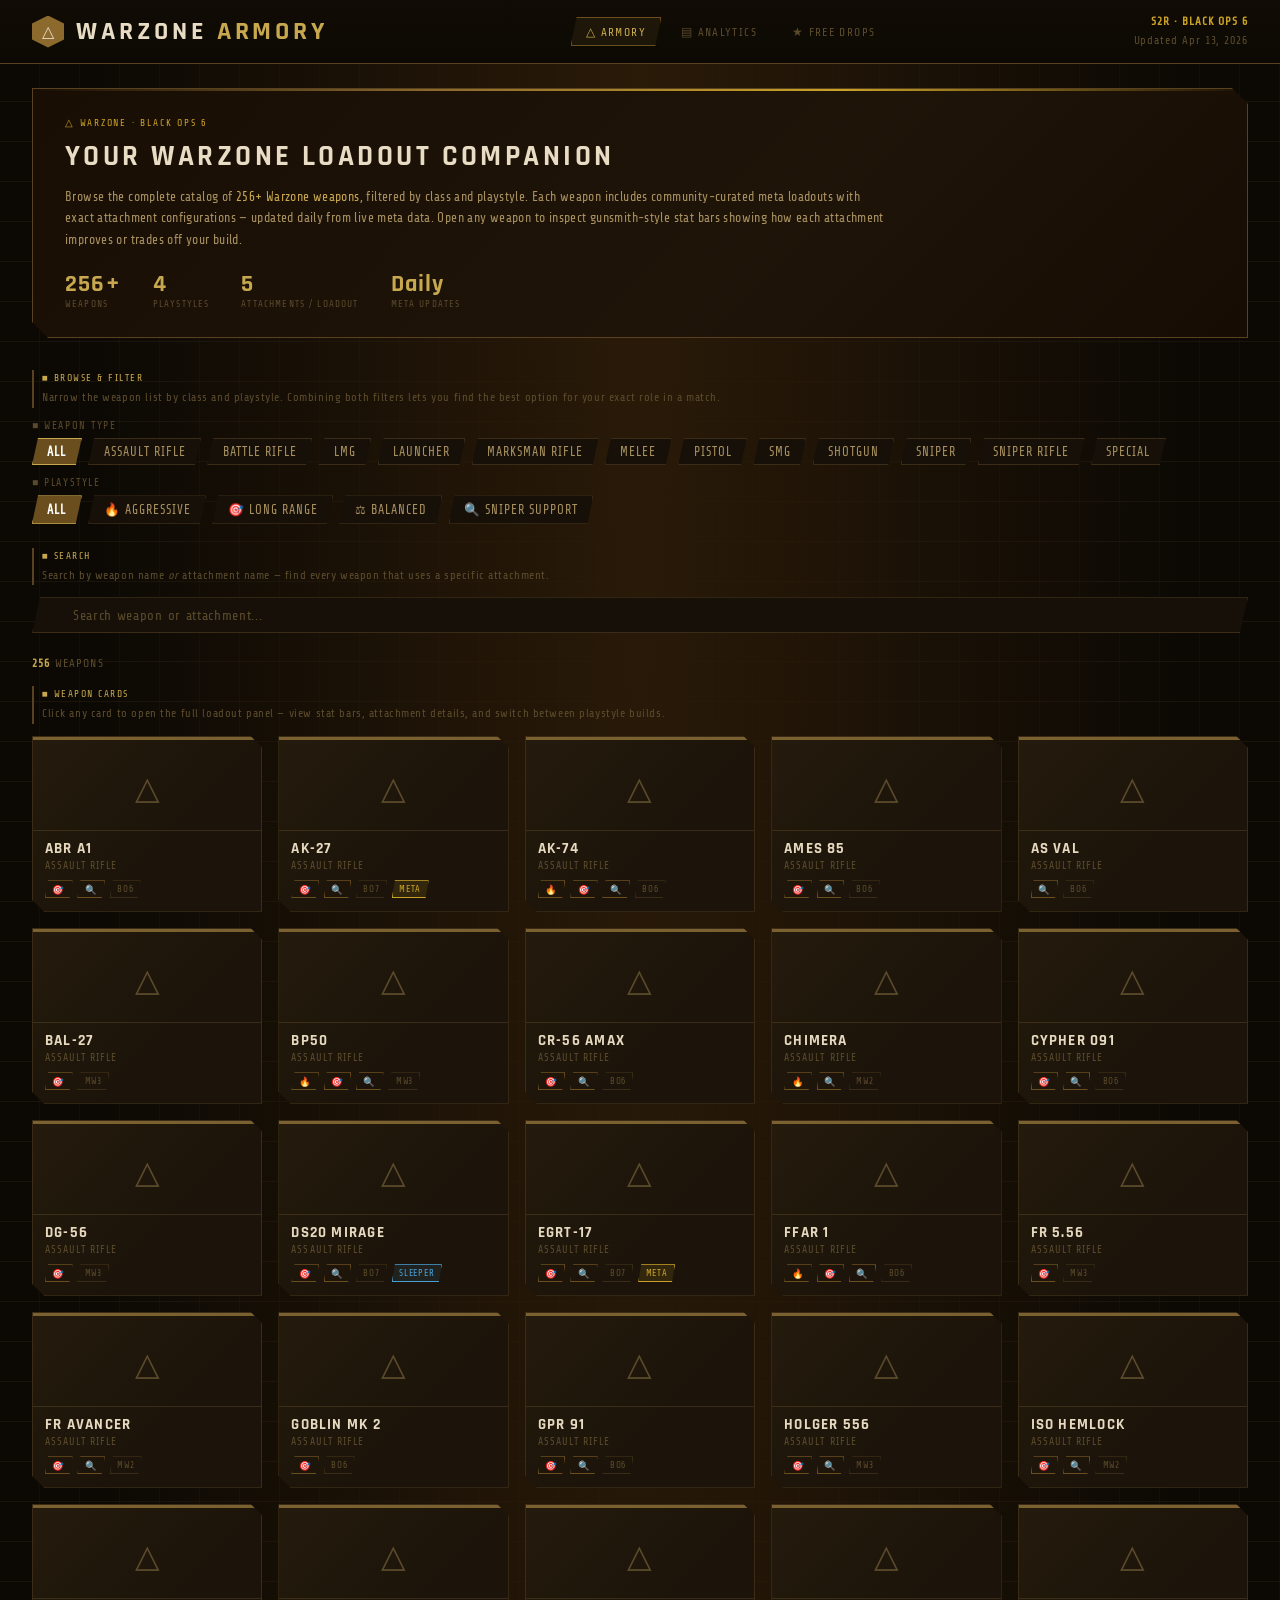
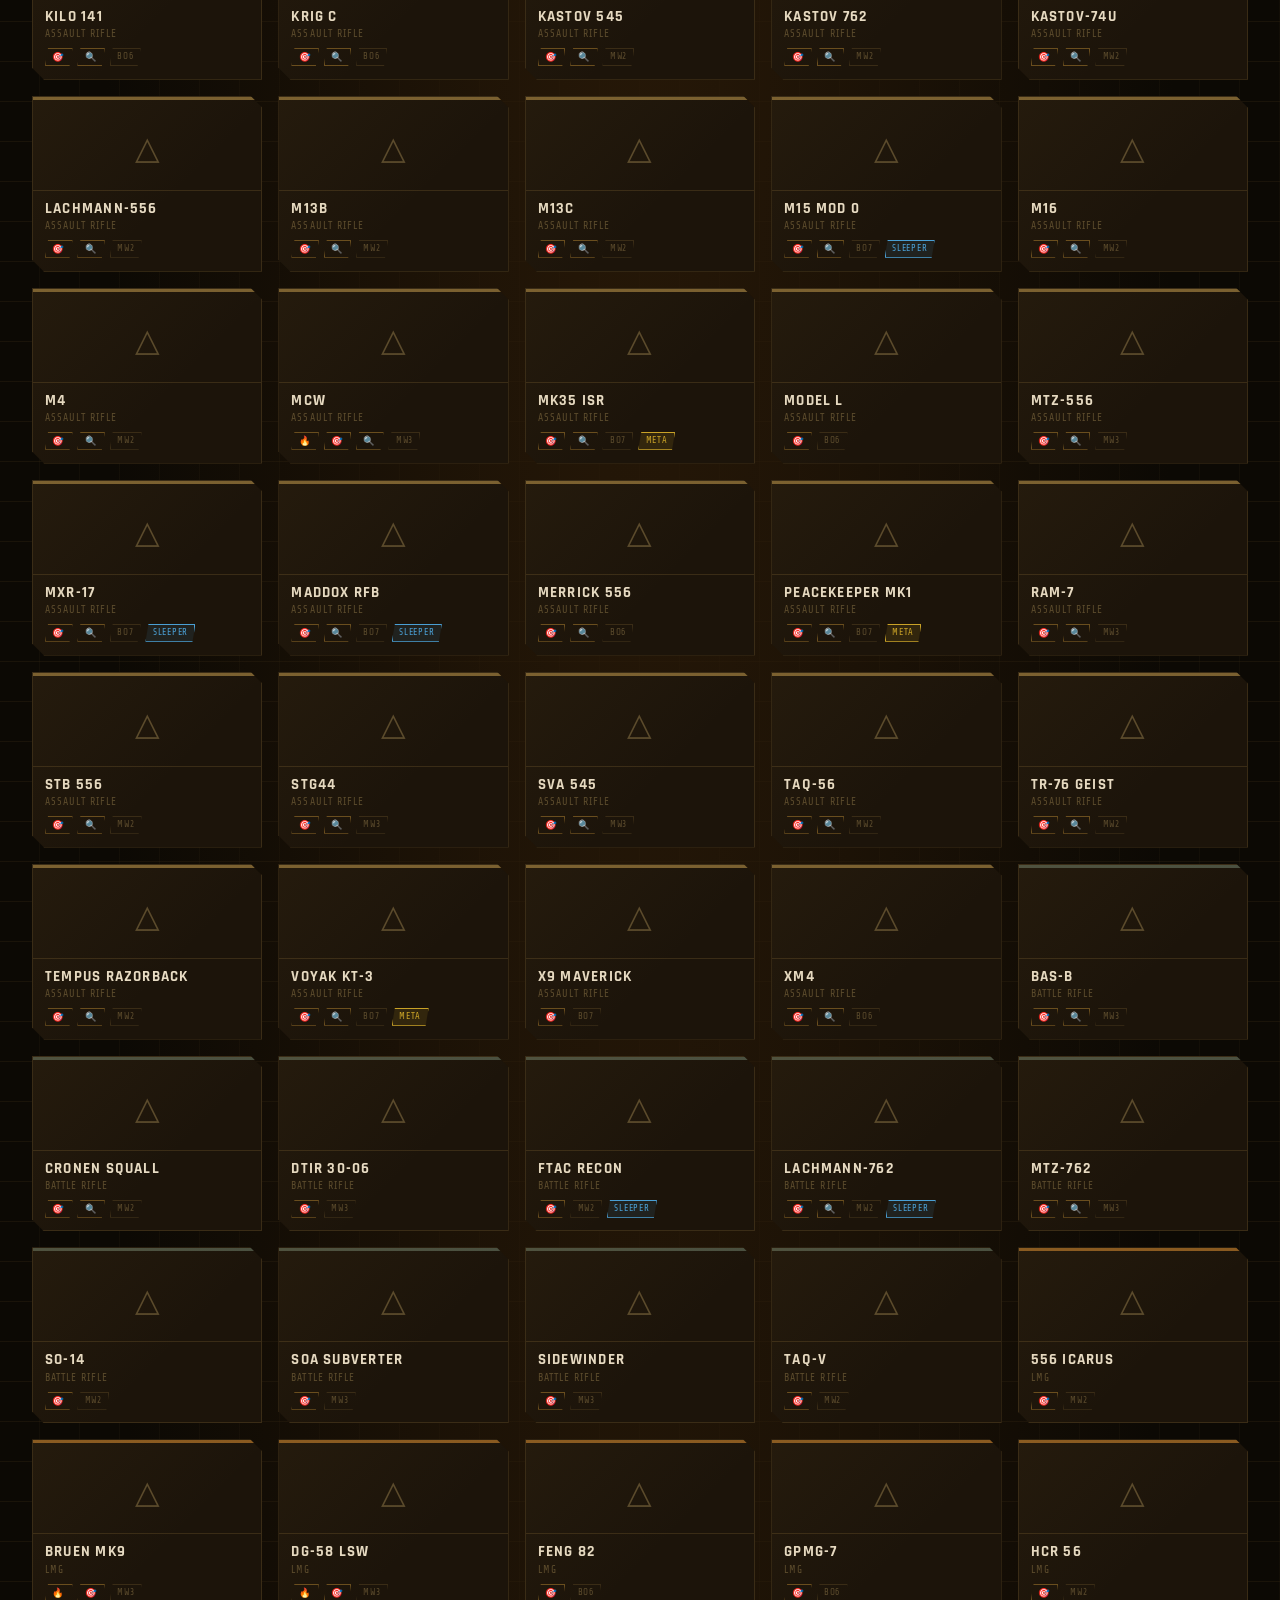
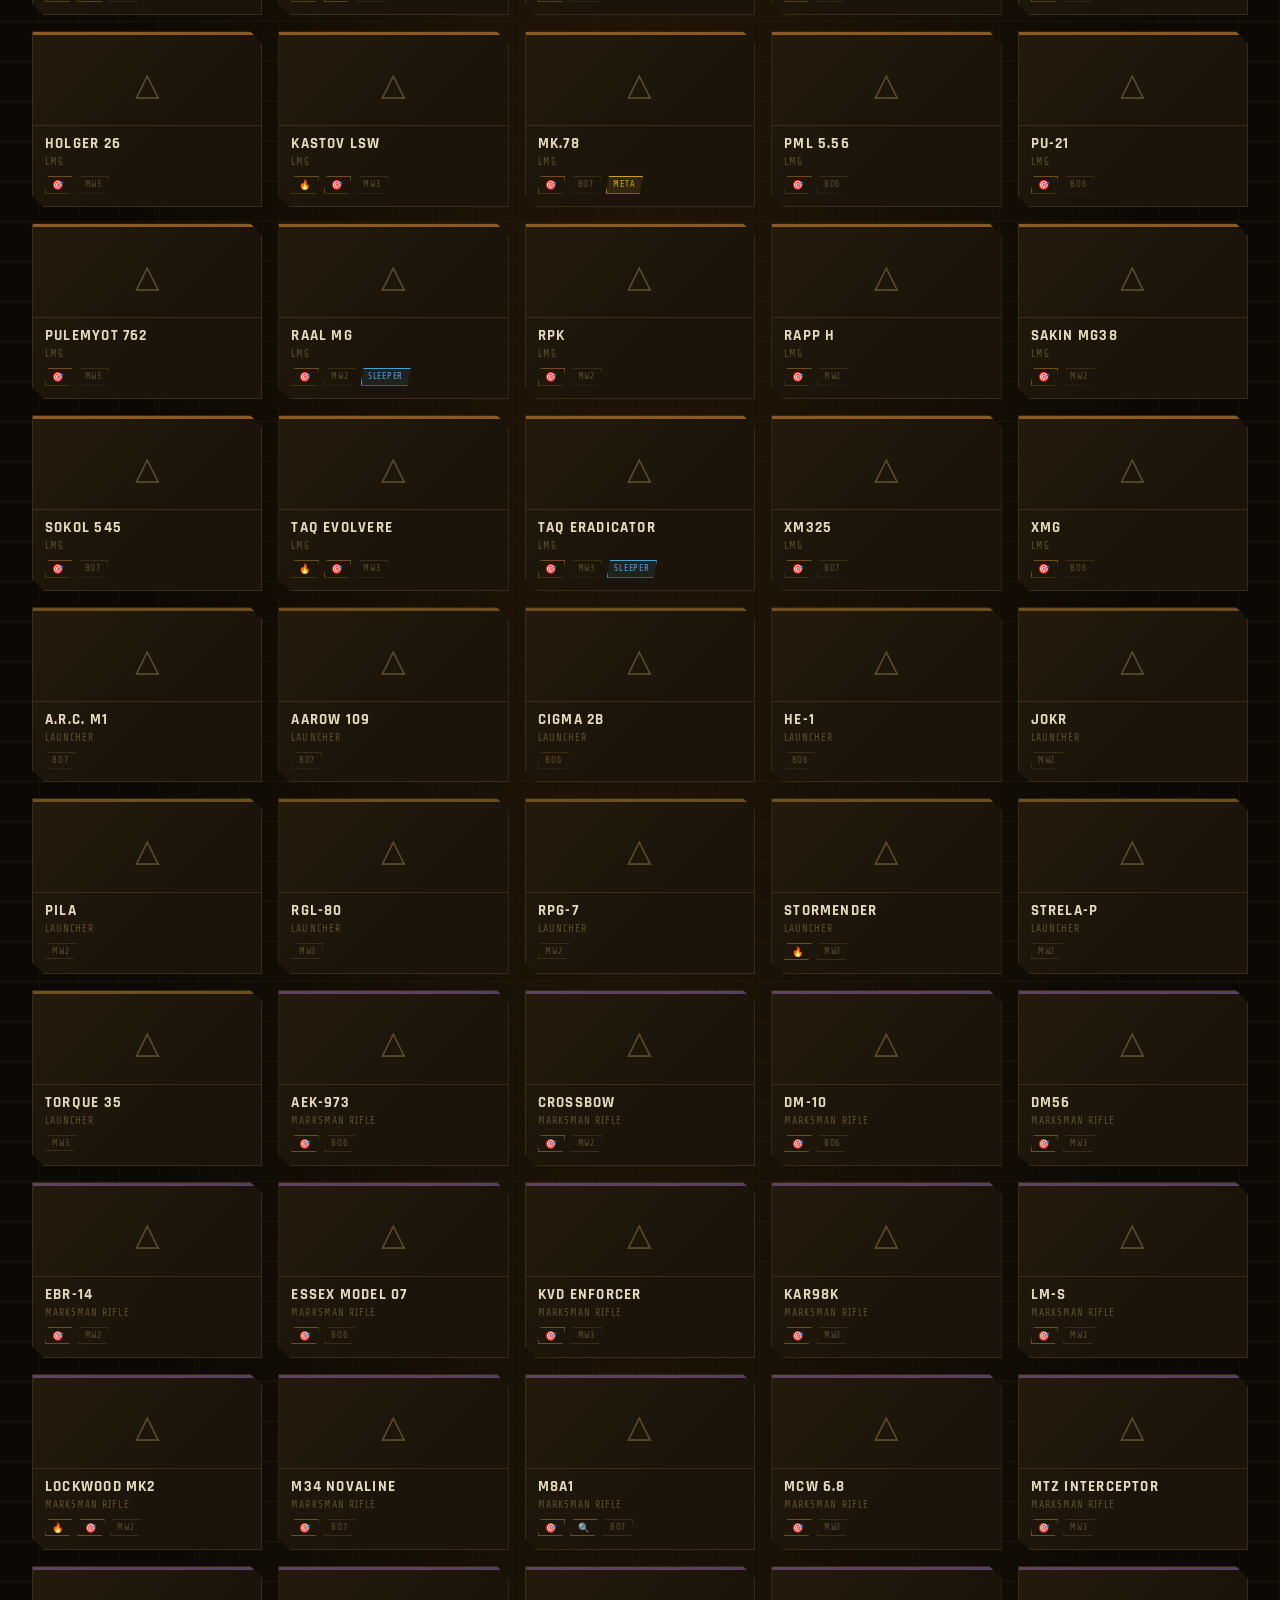
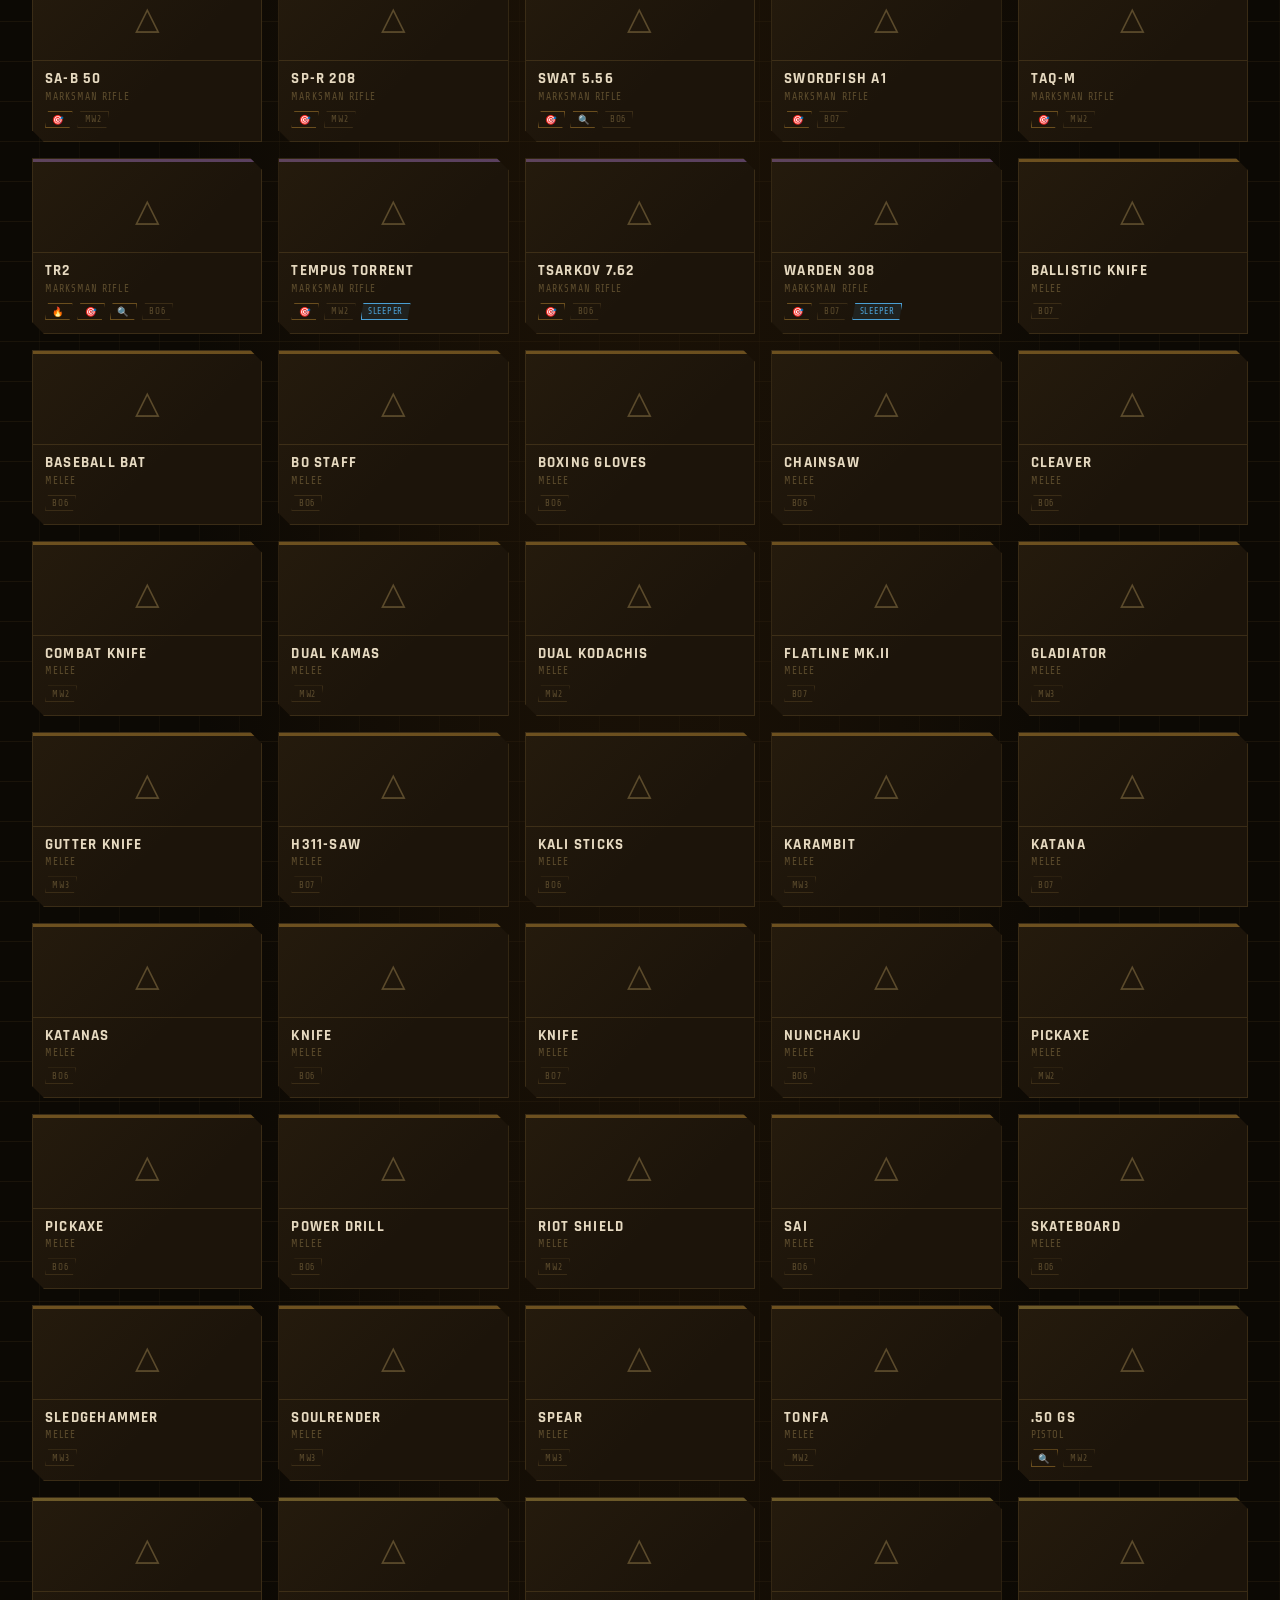
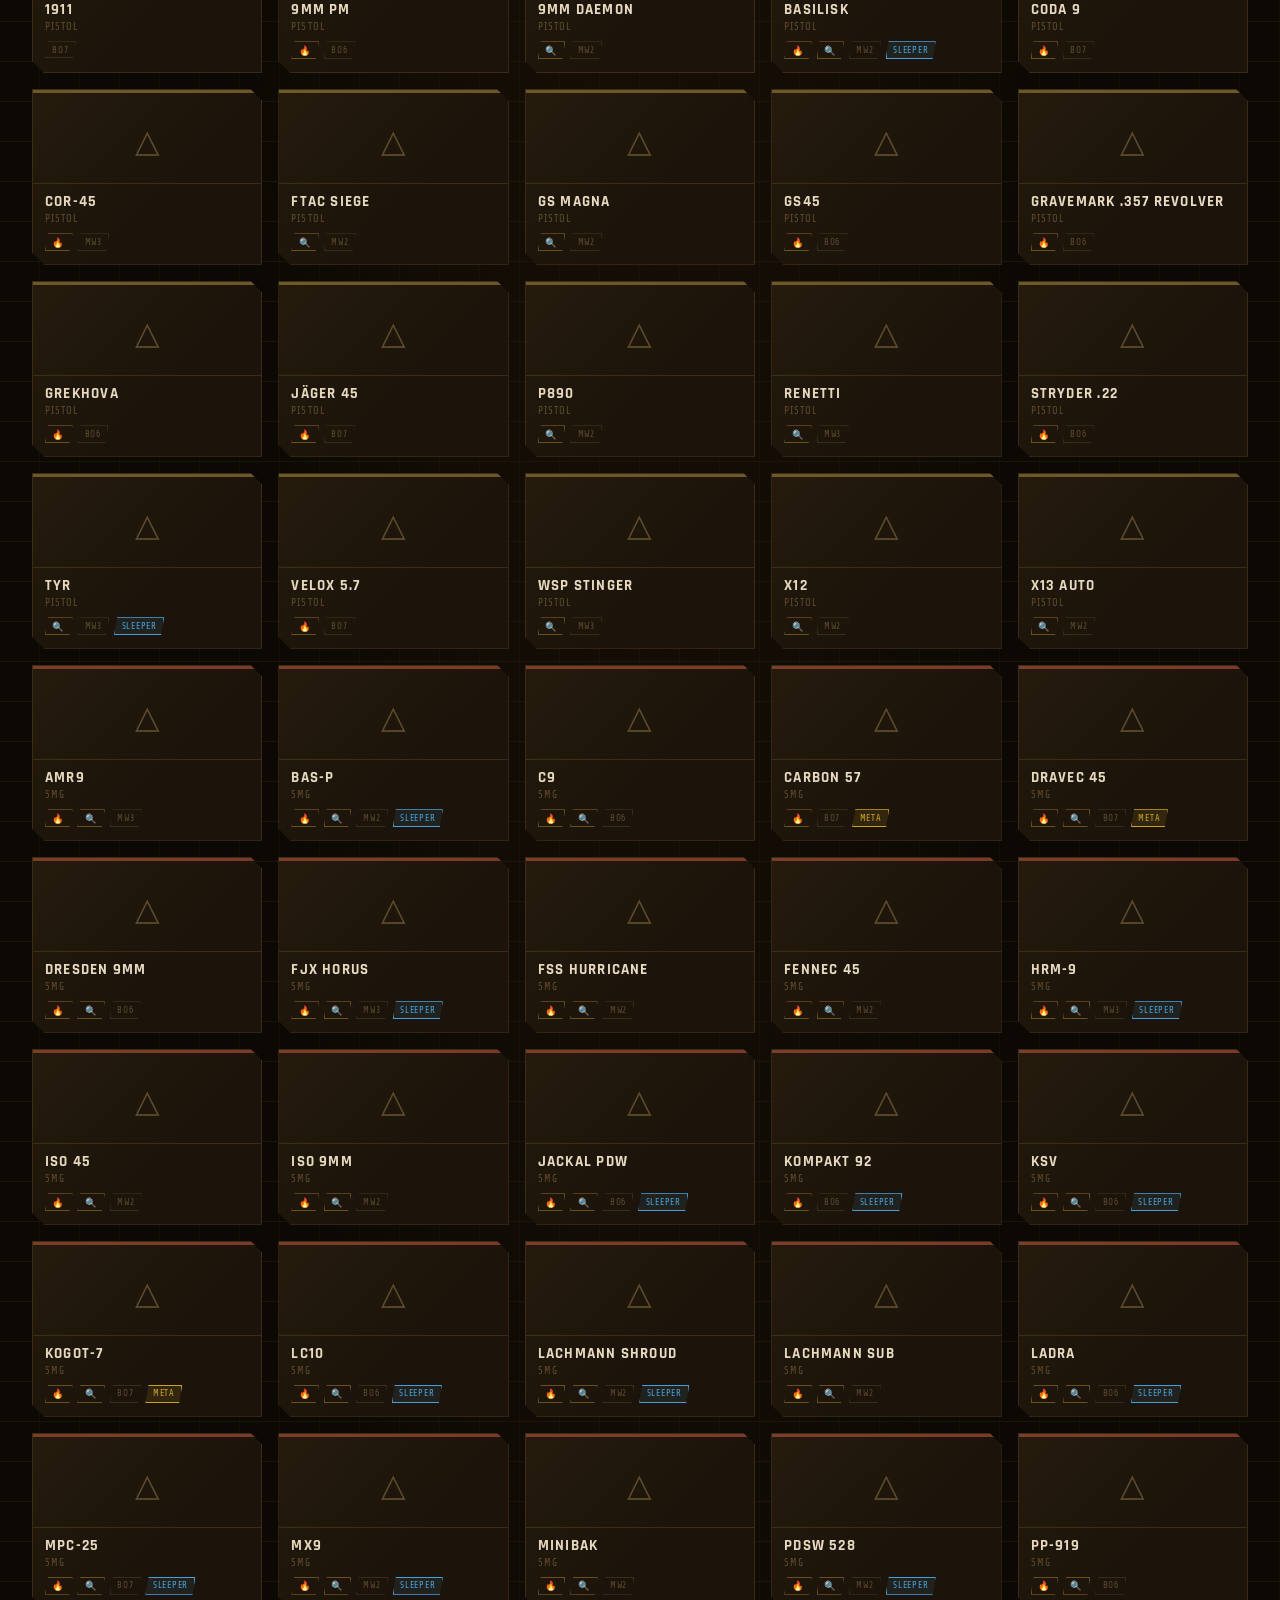
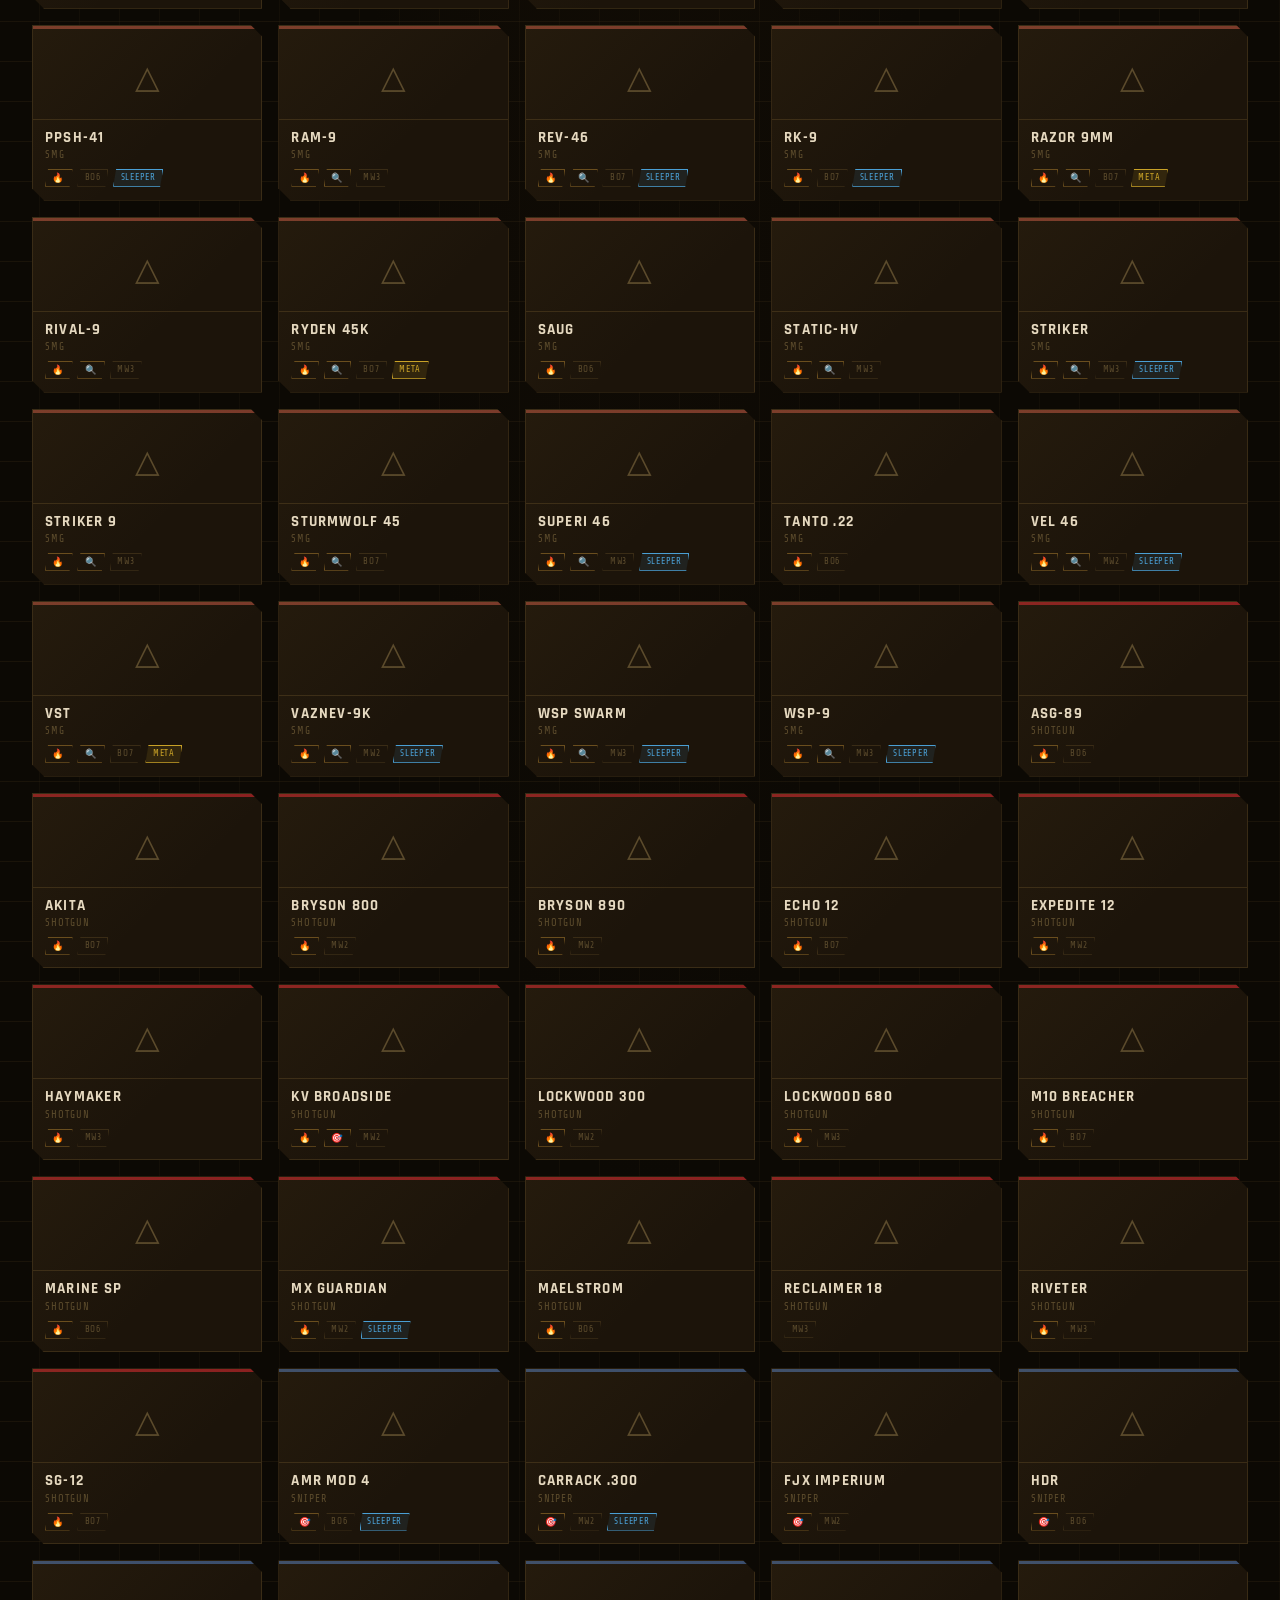
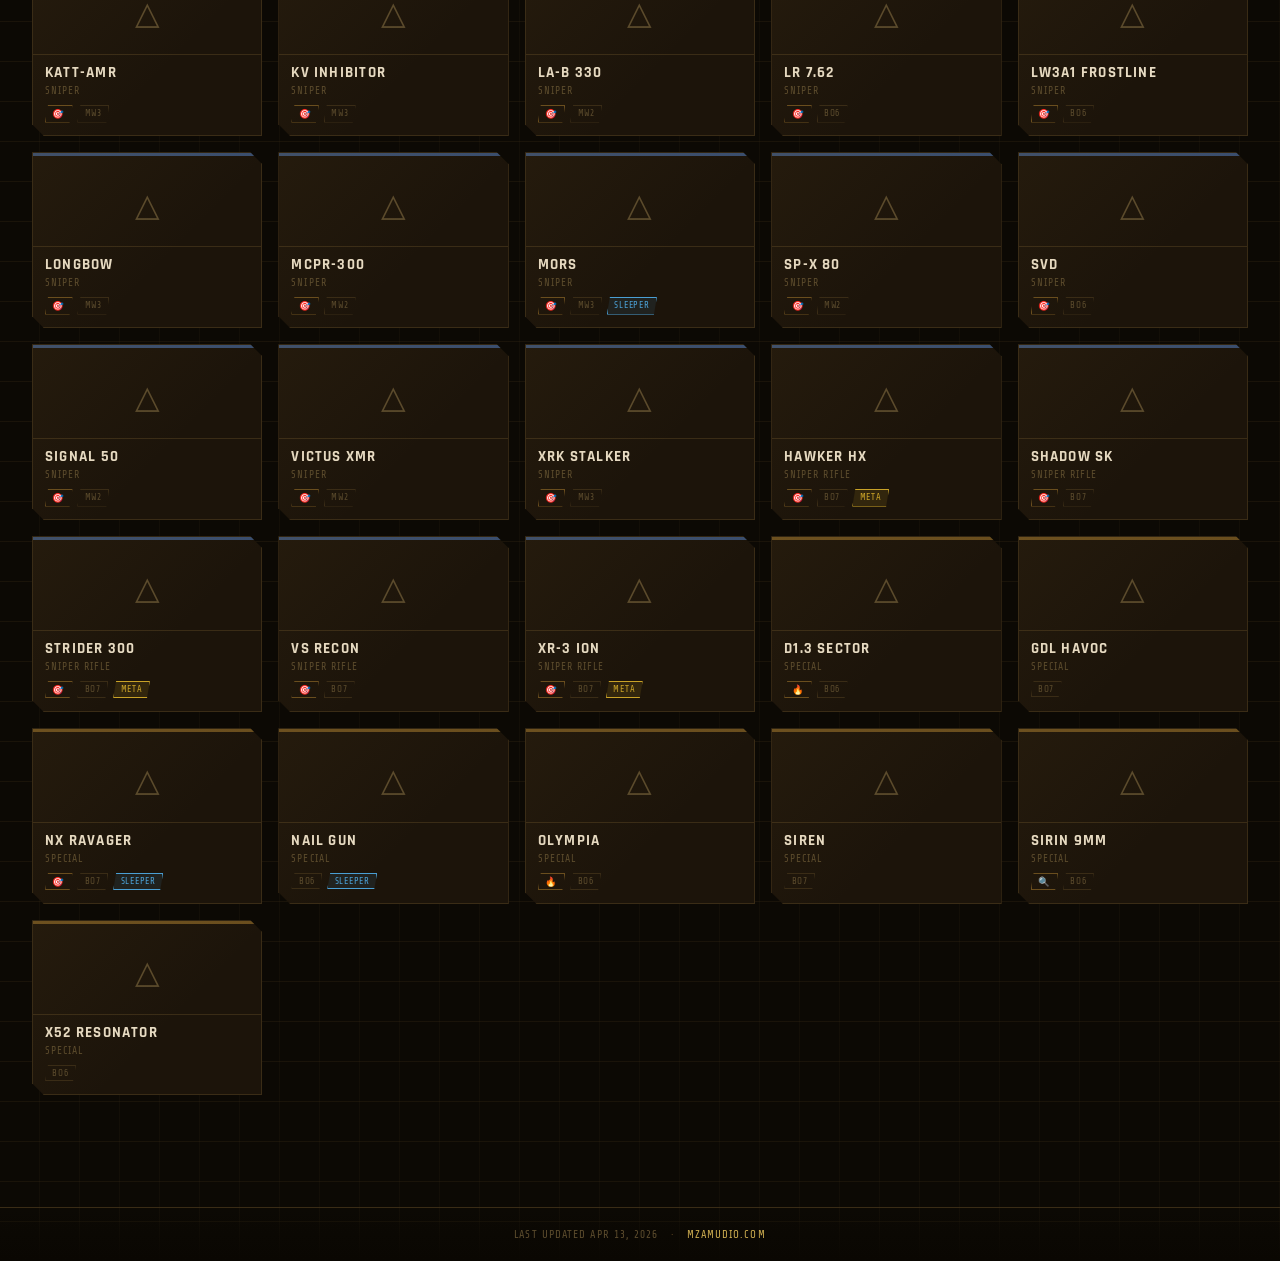
==== commit d58a0671: "feat: attachment search, meta/sleeper badges, personal TTK accuracy slider - P1-A: Reverse attachmen" ====
--- a/frontend/index.html
+++ b/frontend/index.html
@@ -94,11 +94,11 @@
       <div class="search-module">
         <div class="module-desc">
           <span class="module-label">&#9632; Search</span>
-          Type any weapon name to instantly filter results.
+          Search by weapon name <em>or</em> attachment name — find every weapon that uses a specific attachment.
         </div>
         <div class="search-bar">
           <span class="search-icon">&#128269;</span>
-          <input type="text" id="search-input" placeholder="Search weapon..." autocomplete="off" spellcheck="false">
+          <input type="text" id="search-input" placeholder="Search weapon or attachment..." autocomplete="off" spellcheck="false">
         </div>
       </div>
 
--- a/frontend/css/style.css
+++ b/frontend/css/style.css
@@ -483,8 +483,20 @@
   clip-path: polygon(3px 0%, 100% 0%, calc(100% - 3px) 100%, 0% 100%);
 }
 
-.badge-loadout { border-color: var(--sand-dim); color: var(--sand-bright); }
-.badge-game    { border-color: var(--border); color: var(--text-muted); }
+.badge-loadout  { border-color: var(--sand-dim); color: var(--sand-bright); }
+.badge-game     { border-color: var(--border); color: var(--text-muted); }
+.badge-meta     { border-color: var(--gold); color: var(--gold); background: rgba(201,162,39,0.12); }
+.badge-sleeper  { border-color: #4a9fd4; color: #4a9fd4; background: rgba(74,159,212,0.10); }
+
+.card-attach-match {
+  font-size: 0.58rem;
+  color: var(--sand-bright);
+  margin-top: 0.35rem;
+  white-space: nowrap;
+  overflow: hidden;
+  text-overflow: ellipsis;
+  letter-spacing: 0.04em;
+}
 
 /* ---- Detail Panel ---- */
 .detail-overlay {
--- a/frontend/css/analytics.css
+++ b/frontend/css/analytics.css
@@ -222,6 +222,92 @@
   color: var(--text-muted);
   text-transform: uppercase;
   margin-top: 0.75rem;
+}
+
+/* ---- Accuracy Slider (P1-C) ---- */
+.ttk-accuracy-row {
+  background: var(--bg-surface);
+  border: 1px solid var(--border);
+  border-top: none;
+  padding: 0.9rem 1.25rem;
+  display: flex;
+  flex-direction: column;
+  gap: 0.5rem;
+}
+
+.ttk-accuracy-header {
+  display: flex;
+  align-items: center;
+  gap: 0.5rem;
+  flex-wrap: wrap;
+}
+
+.ttk-accuracy-icon { font-size: 0.9rem; }
+
+.ttk-accuracy-title {
+  font-family: var(--font-title);
+  font-size: 0.85rem;
+  font-weight: 600;
+  letter-spacing: 0.1em;
+  text-transform: uppercase;
+  color: var(--text-primary);
+}
+
+.ttk-hs-val {
+  font-family: var(--font-body);
+  font-size: 0.78rem;
+  color: var(--sand-bright);
+  margin-left: 0.25rem;
+}
+
+.ttk-accuracy-slider-wrap {
+  display: flex;
+  align-items: center;
+  gap: 0.75rem;
+}
+
+.ttk-slider-end {
+  font-size: 0.65rem;
+  color: var(--text-muted);
+  min-width: 26px;
+  text-align: center;
+}
+
+.ttk-hs-slider {
+  flex: 1;
+  -webkit-appearance: none;
+  appearance: none;
+  height: 4px;
+  background: linear-gradient(90deg, var(--sand-bright) var(--slider-pct, 0%), var(--border) var(--slider-pct, 0%));
+  border-radius: 2px;
+  outline: none;
+  cursor: pointer;
+}
+
+.ttk-hs-slider::-webkit-slider-thumb {
+  -webkit-appearance: none;
+  width: 14px;
+  height: 14px;
+  border-radius: 50%;
+  background: var(--sand-bright);
+  border: 2px solid var(--bg-base);
+  cursor: pointer;
+}
+
+.ttk-hs-slider::-moz-range-thumb {
+  width: 14px;
+  height: 14px;
+  border-radius: 50%;
+  background: var(--sand-bright);
+  border: 2px solid var(--bg-base);
+  cursor: pointer;
+}
+
+.ttk-accuracy-hint {
+  font-size: 0.65rem;
+  color: var(--text-muted);
+  letter-spacing: 0.04em;
+  line-height: 1.4;
 }
 
 /* ---- CSS Bars (attachment / slot lists — no canvas) ---- */
